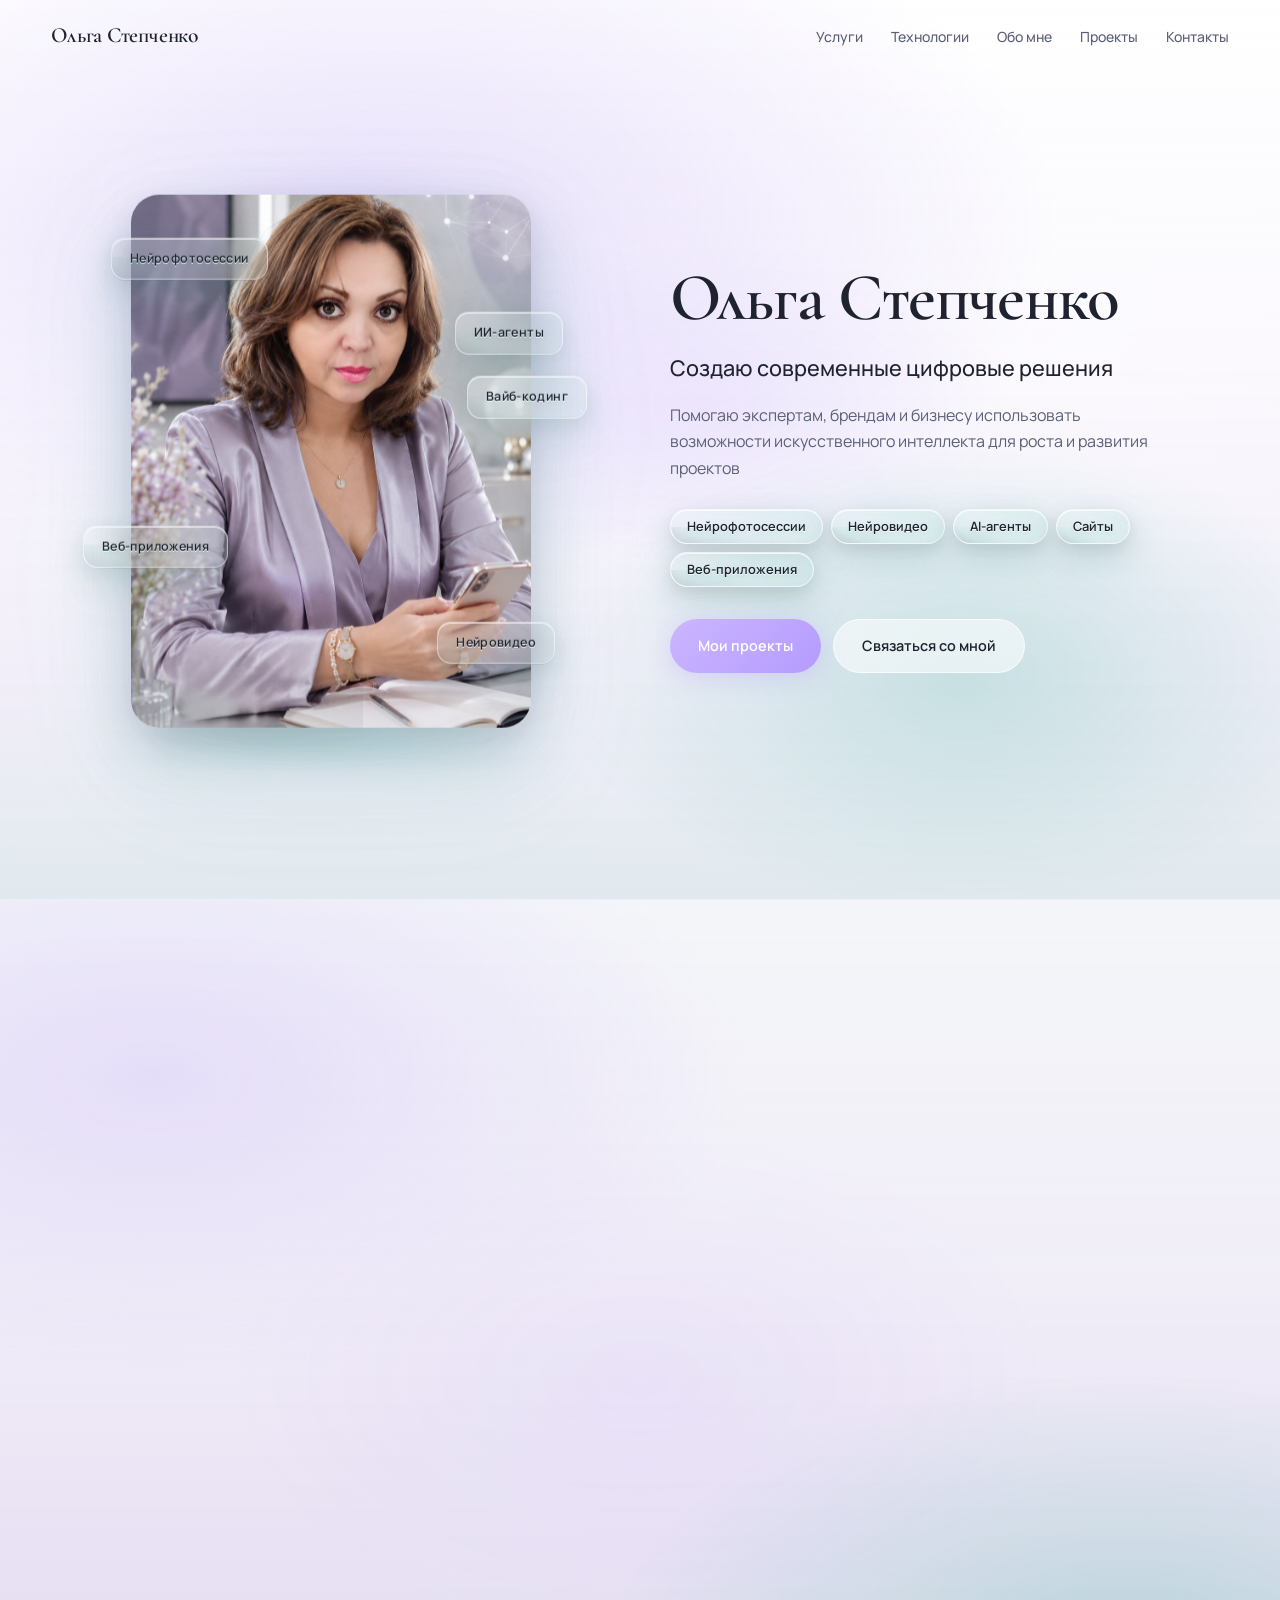
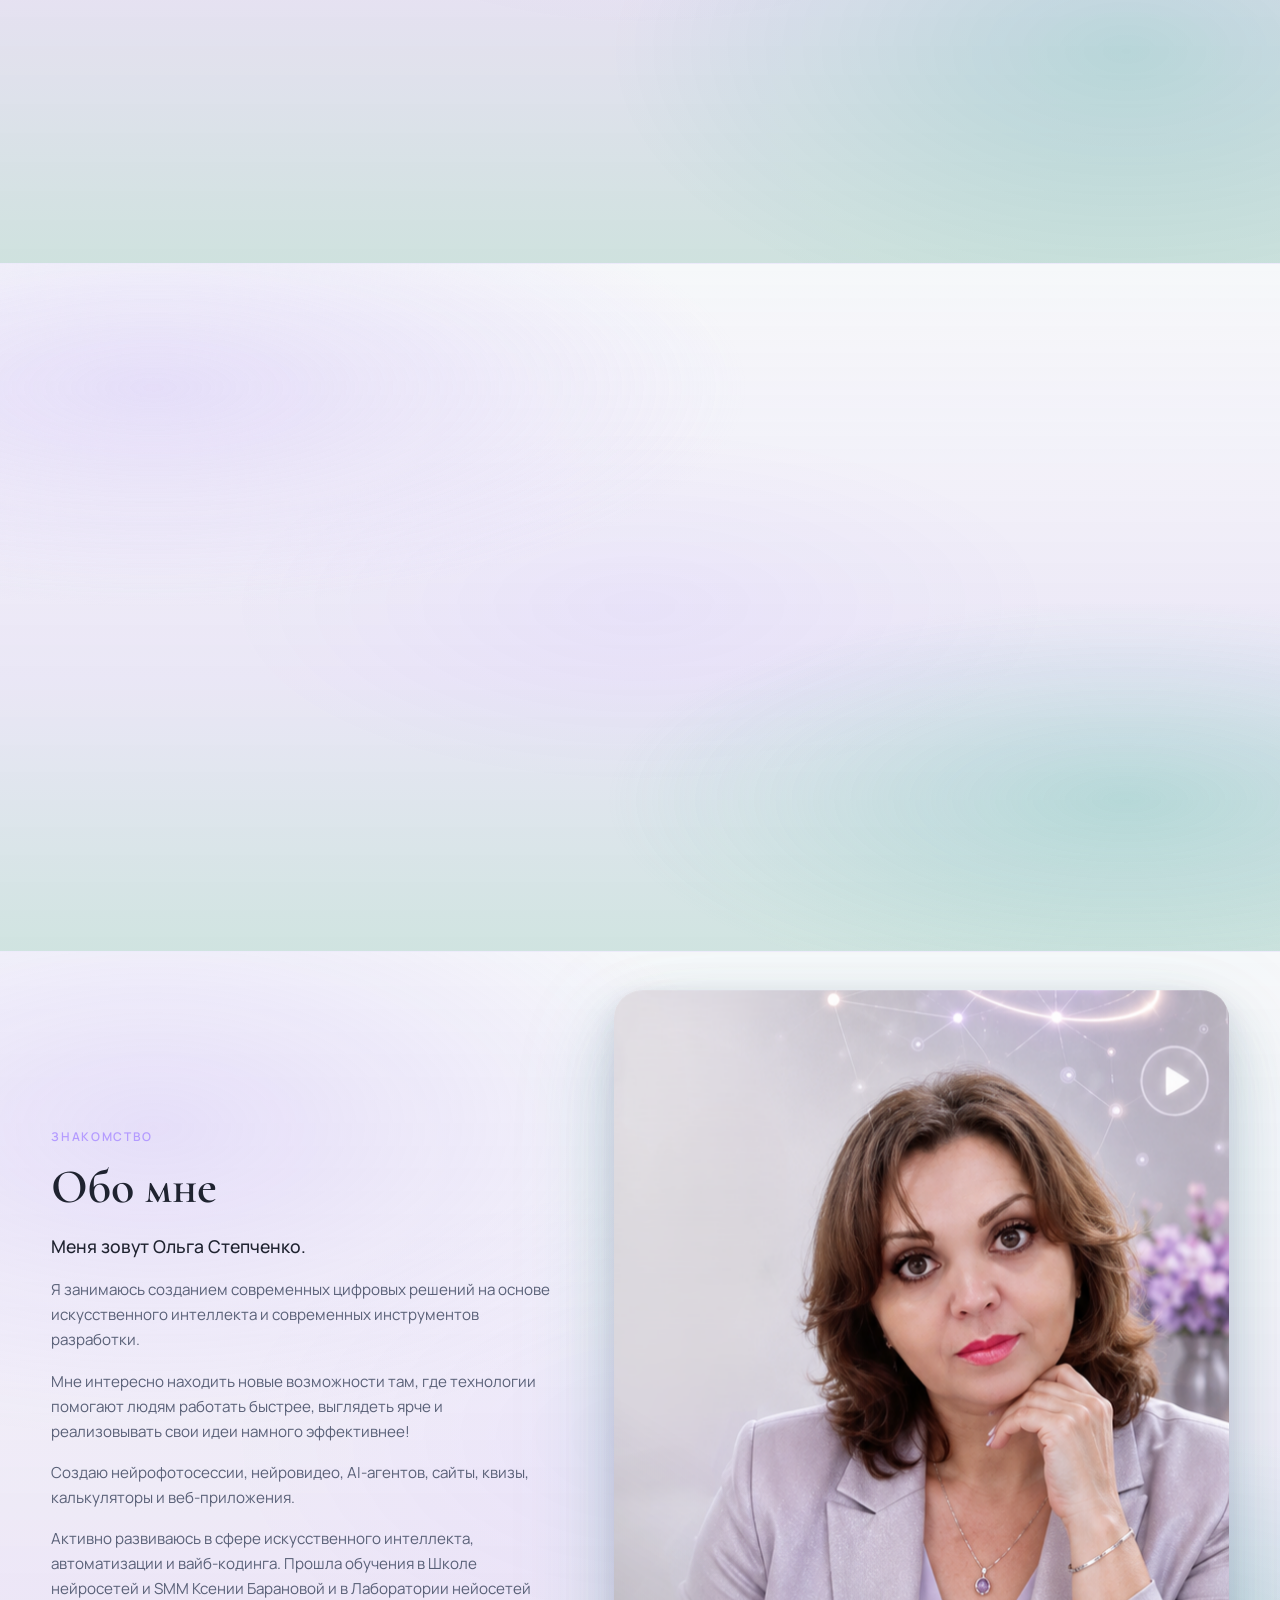
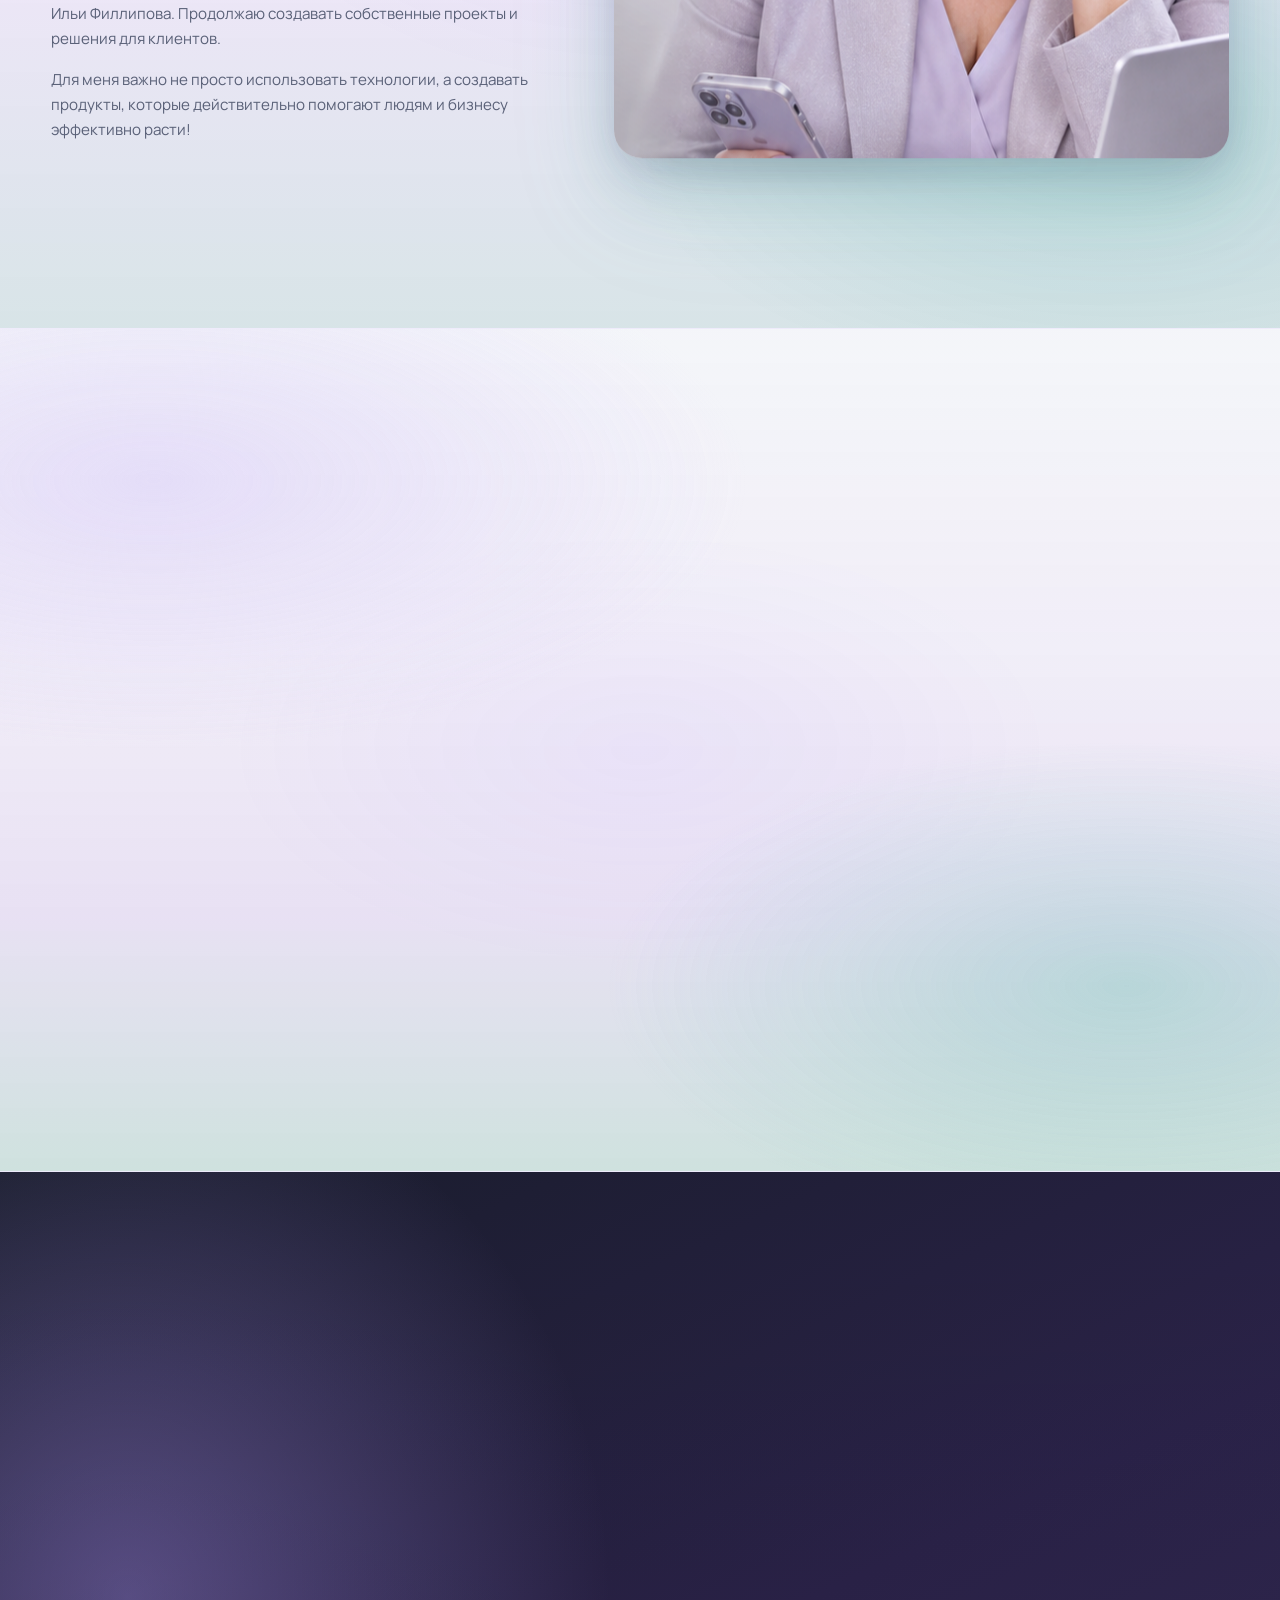
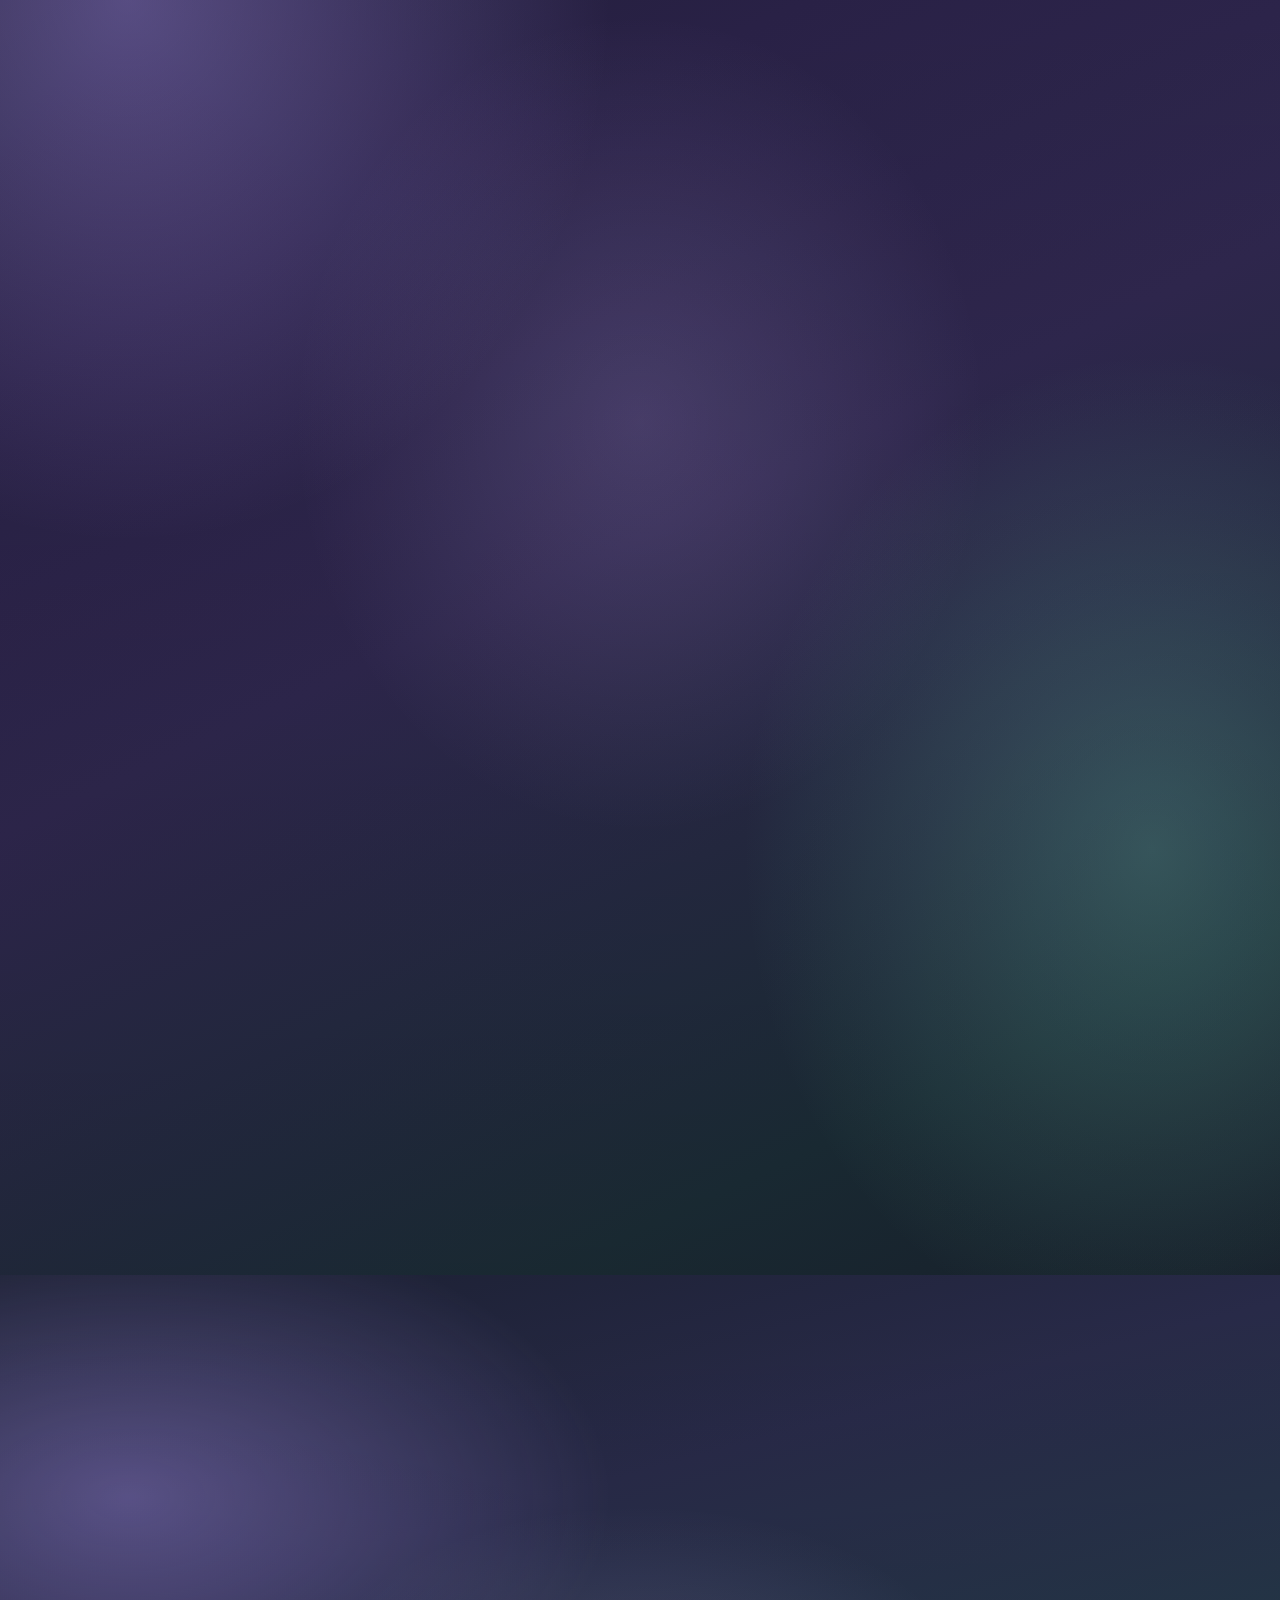
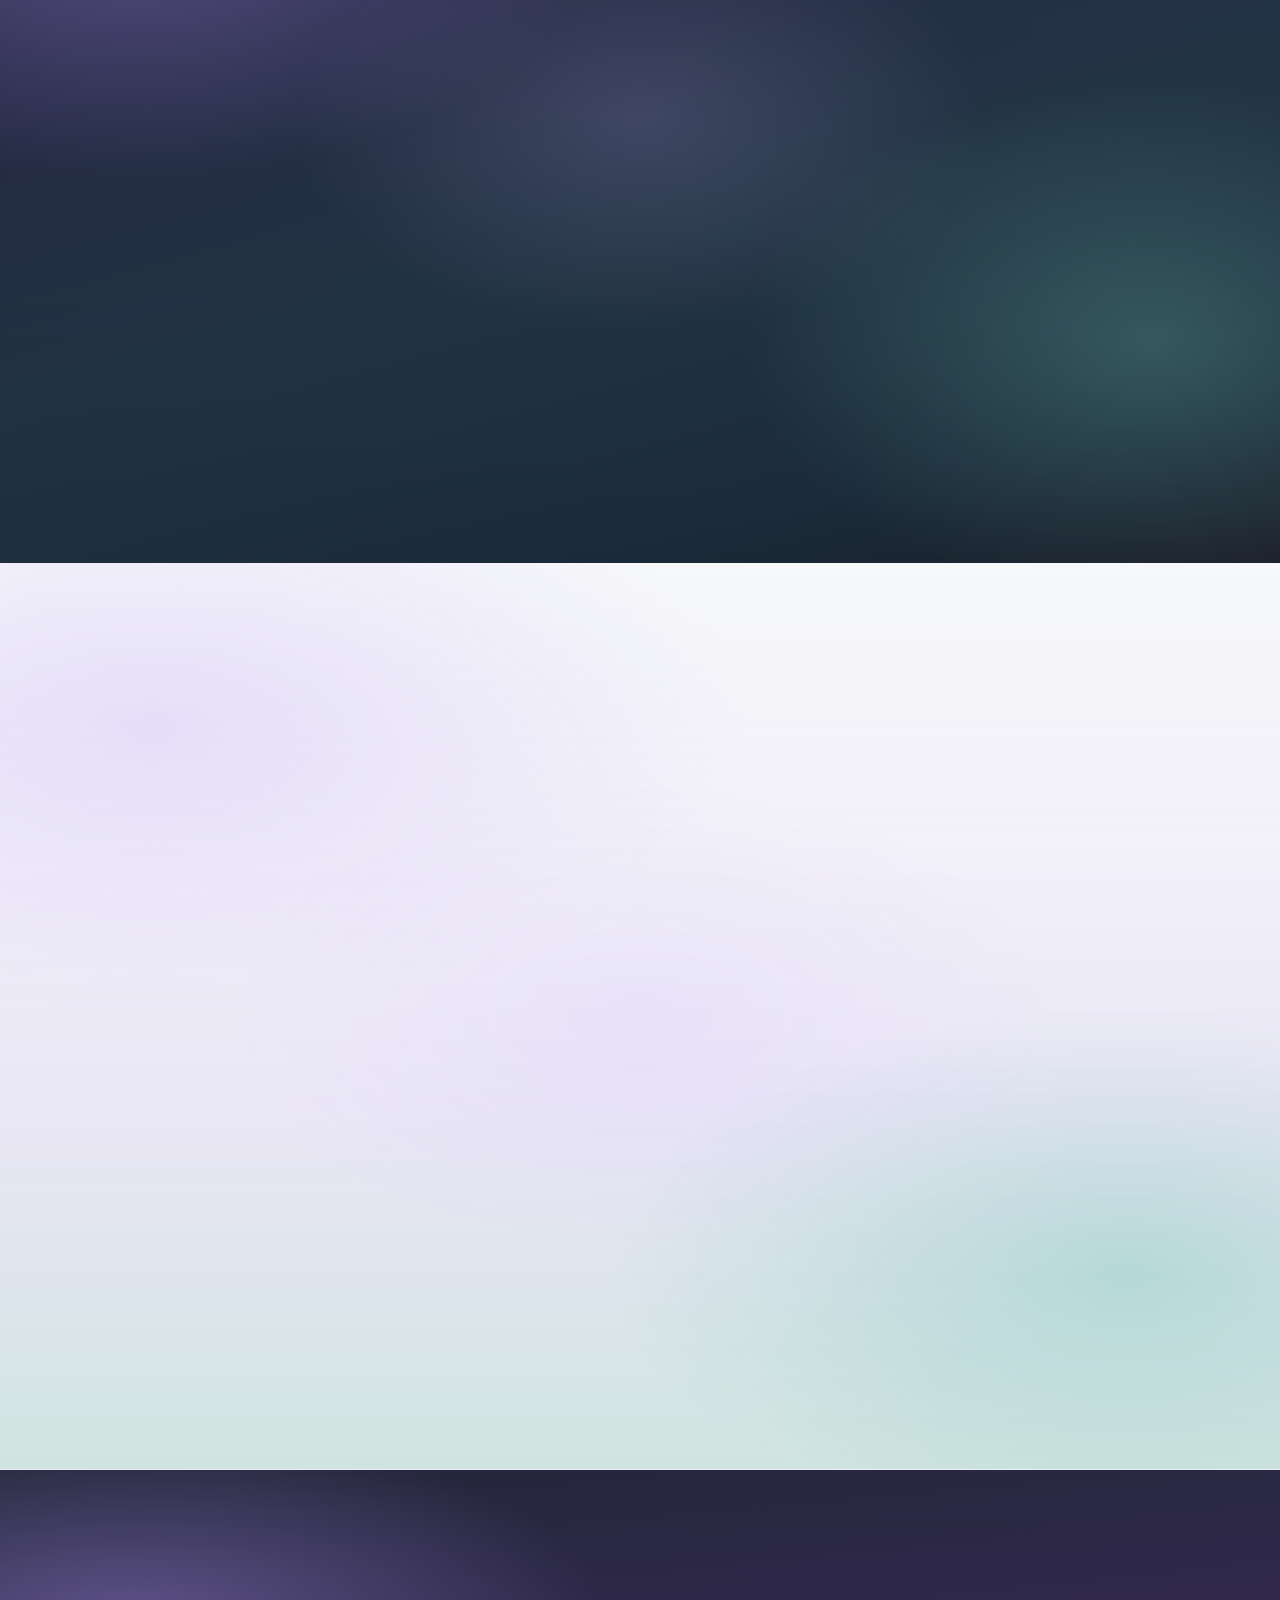
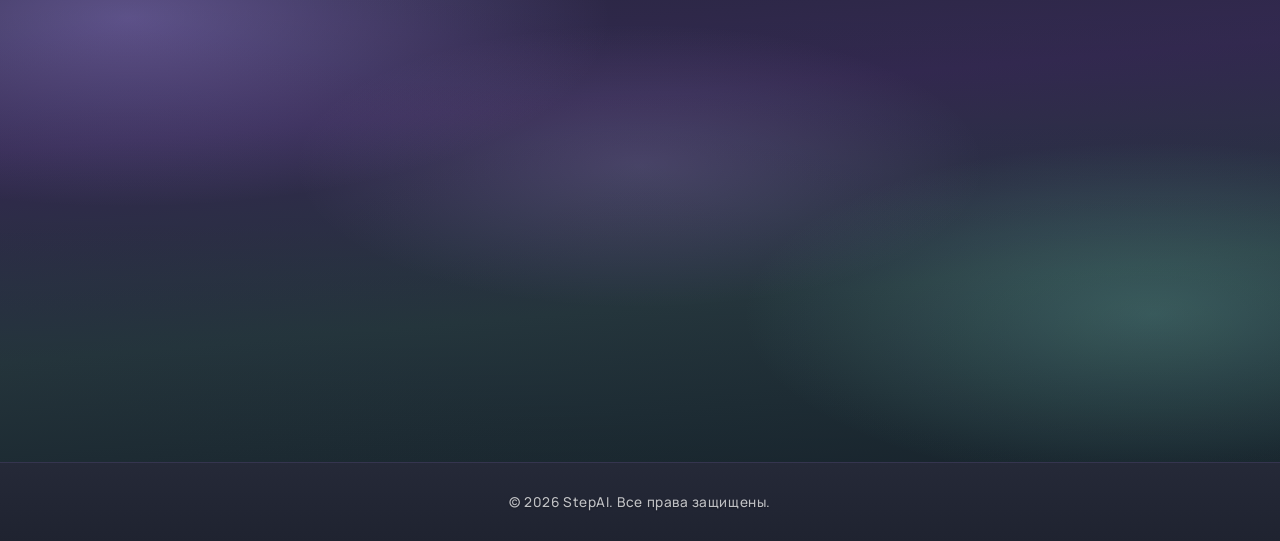
==== index.html @ 73347bc1 "Портфолио StepAI — Ольга Степченко Production-ready сайт-портфолио с демо-проектами.  Co-authored-by" ====
<!DOCTYPE html>
<html lang="ru">
<head>
  <meta charset="UTF-8">
  <meta name="viewport" content="width=device-width, initial-scale=1.0">
  <meta name="description" content="Ольга Степченко — специалист по AI, нейрофотосессиям, веб-разработке и цифровым решениям">
  <title>Ольга Степченко — AI & Digital Solutions</title>
  <link rel="preconnect" href="https://fonts.googleapis.com">
  <link rel="preconnect" href="https://fonts.gstatic.com" crossorigin>
  <link href="https://fonts.googleapis.com/css2?family=Cormorant+Garamond:ital,wght@0,400;0,500;0,600;0,700;1,400&family=Manrope:wght@300;400;500;600;700&display=swap" rel="stylesheet">
  <style>
    *, *::before, *::after { box-sizing: border-box; margin: 0; padding: 0; }

    :root {
      --white: #FFFFFF;
      --bg-1: #FAFBFC;
      --bg-2: #F5F7FA;
      --bg-3: #EEF2F5;
      --accent-1: #D9CCF8;
      --accent-2: #CBB6FF;
      --accent-3: #B49BFF;
      --teal-1: #74C2B6;
      --teal-2: #5AB5A7;
      --dark-1: #1F2330;
      --dark-2: #252938;
      --dark-3: #2B3142;
      --text: #1F2330;
      --text-muted: #5a6178;
      --glass: rgba(255, 255, 255, 0.55);
      --glass-border: rgba(255, 255, 255, 0.7);
      --radius: 20px;
      --radius-lg: 28px;
      --shadow: 0 8px 40px rgba(31, 35, 48, 0.08);
      --shadow-lg: 0 20px 60px rgba(31, 35, 48, 0.12);
      --shadow-levitate:
        0 8px 24px rgba(31, 35, 48, 0.06),
        0 22px 56px rgba(31, 35, 48, 0.11),
        0 40px 90px rgba(90, 181, 167, 0.14),
        0 16px 40px rgba(180, 155, 255, 0.08);
      --shadow-glass:
        0 6px 20px rgba(31, 35, 48, 0.08),
        0 14px 40px rgba(90, 181, 167, 0.16),
        0 24px 56px rgba(31, 35, 48, 0.06),
        inset 0 1px 0 rgba(255, 255, 255, 0.65),
        inset 0 -1px 0 rgba(116, 194, 182, 0.12);
      --font-heading: 'Cormorant Garamond', Georgia, serif;
      --font-body: 'Manrope', system-ui, sans-serif;
      --nav-h: 72px;
    }

    html { scroll-behavior: smooth; }

    body {
      font-family: var(--font-body);
      color: var(--text);
      background: #E8ECF2;
      line-height: 1.65;
      overflow-x: hidden;
      -webkit-font-smoothing: antialiased;
    }

    .page {
      position: relative;
      z-index: 1;
      background: transparent;
    }

    h1, h2, h3, h4 { font-family: var(--font-heading); font-weight: 600; line-height: 1.2; }

    img { max-width: 100%; height: auto; display: block; }

    a { color: inherit; text-decoration: none; }

    /* ─── Aurora Background ─── */
    .aurora {
      position: fixed;
      inset: 0;
      z-index: 0;
      overflow: hidden;
      pointer-events: none;
      background: linear-gradient(180deg, #FFFFFF 0%, #F8F6FC 50%, #EEF2F5 100%);
    }

    .aurora__orb {
      position: absolute;
      border-radius: 50%;
      filter: blur(60px);
      will-change: transform, opacity;
      mix-blend-mode: screen;
    }

    .aurora__ribbon {
      position: absolute;
      width: 120%;
      height: 45%;
      left: -10%;
      filter: blur(50px);
      opacity: 0.55;
      will-change: transform, opacity;
      mix-blend-mode: screen;
    }

    .aurora__ribbon--1 {
      top: 5%;
      background: linear-gradient(105deg,
        transparent 10%,
        rgba(217, 204, 248, 0.7) 35%,
        rgba(180, 155, 255, 0.5) 55%,
        rgba(116, 194, 182, 0.35) 75%,
        transparent 95%);
      animation: aurora-ribbon-1 24s ease-in-out infinite alternate;
    }

    .aurora__ribbon--2 {
      top: 40%;
      background: linear-gradient(75deg,
        transparent 5%,
        rgba(116, 194, 182, 0.45) 30%,
        rgba(203, 182, 255, 0.55) 60%,
        rgba(217, 204, 248, 0.4) 80%,
        transparent 100%);
      animation: aurora-ribbon-2 30s ease-in-out infinite alternate;
    }

    .aurora__ribbon--3 {
      bottom: 0;
      height: 50%;
      background: linear-gradient(0deg,
        rgba(90, 181, 167, 0.35) 0%,
        rgba(180, 155, 255, 0.4) 40%,
        transparent 80%);
      animation: aurora-ribbon-3 28s ease-in-out infinite alternate;
    }

    @keyframes aurora-ribbon-1 {
      0%   { transform: translateX(-5%) skewY(-3deg); opacity: 0.45; }
      100% { transform: translateX(8%) skewY(2deg); opacity: 0.72; }
    }
    @keyframes aurora-ribbon-2 {
      0%   { transform: translateX(6%) skewY(2deg); opacity: 0.4; }
      100% { transform: translateX(-8%) skewY(-2deg); opacity: 0.65; }
    }
    @keyframes aurora-ribbon-3 {
      0%   { transform: translateY(0); opacity: 0.35; }
      100% { transform: translateY(-5vh); opacity: 0.58; }
    }

    .aurora__orb--1 {
      width: 60vw; height: 60vw;
      top: -18%; left: -12%;
      background: radial-gradient(circle, rgba(217, 204, 248, 0.85) 0%, rgba(180, 155, 255, 0.3) 45%, transparent 72%);
      animation: aurora-drift-1 22s ease-in-out infinite;
    }

    .aurora__orb--2 {
      width: 50vw; height: 50vw;
      top: 15%; right: -18%;
      background: radial-gradient(circle, rgba(203, 182, 255, 0.75) 0%, rgba(180, 155, 255, 0.25) 50%, transparent 72%);
      animation: aurora-drift-2 26s ease-in-out infinite;
    }

    .aurora__orb--3 {
      width: 55vw; height: 55vw;
      bottom: 5%; left: 15%;
      background: radial-gradient(circle, rgba(116, 194, 182, 0.55) 0%, rgba(90, 181, 167, 0.2) 50%, transparent 72%);
      animation: aurora-drift-3 30s ease-in-out infinite;
    }

    .aurora__orb--4 {
      width: 40vw; height: 40vw;
      top: 45%; left: 42%;
      background: radial-gradient(circle, rgba(210, 210, 230, 0.7) 0%, rgba(217, 204, 248, 0.25) 50%, transparent 72%);
      animation: aurora-drift-4 34s ease-in-out infinite;
    }

    .aurora__orb--5 {
      width: 35vw; height: 35vw;
      bottom: 25%; right: 10%;
      background: radial-gradient(circle, rgba(180, 155, 255, 0.5) 0%, transparent 70%);
      animation: aurora-drift-5 28s ease-in-out infinite;
    }

    .aurora__orb--6 {
      width: 30vw; height: 30vw;
      top: 60%; left: -5%;
      background: radial-gradient(circle, rgba(116, 194, 182, 0.45) 0%, transparent 70%);
      animation: aurora-drift-6 32s ease-in-out infinite;
    }

    .aurora__mist {
      position: absolute;
      inset: 0;
      background:
        linear-gradient(180deg, rgba(255,255,255,0.04) 0%, transparent 45%, rgba(238,242,245,0.06) 100%);
      animation: aurora-mist-pulse 20s ease-in-out infinite alternate;
      pointer-events: none;
    }

    @keyframes aurora-drift-1 {
      0%, 100% { transform: translate(0, 0) scale(1); opacity: 0.65; }
      33%      { transform: translate(12vw, 8vh) scale(1.12); opacity: 0.8; }
      66%      { transform: translate(5vw, 14vh) scale(1.05); opacity: 0.7; }
    }
    @keyframes aurora-drift-2 {
      0%, 100% { transform: translate(0, 0) scale(1); opacity: 0.6; }
      33%      { transform: translate(-10vw, 10vh) scale(1.1); opacity: 0.75; }
      66%      { transform: translate(-14vw, 4vh) scale(1.08); opacity: 0.65; }
    }
    @keyframes aurora-drift-3 {
      0%, 100% { transform: translate(0, 0) scale(1); opacity: 0.55; }
      33%      { transform: translate(8vw, -8vh) scale(1.14); opacity: 0.7; }
      66%      { transform: translate(-6vw, -12vh) scale(1.06); opacity: 0.6; }
    }
    @keyframes aurora-drift-4 {
      0%, 100% { transform: translate(0, 0) scale(1); opacity: 0.5; }
      50%      { transform: translate(-8vw, 10vh) scale(1.15); opacity: 0.68; }
    }
    @keyframes aurora-drift-5 {
      0%, 100% { transform: translate(0, 0) scale(1); opacity: 0.45; }
      50%      { transform: translate(10vw, -6vh) scale(1.1); opacity: 0.62; }
    }
    @keyframes aurora-drift-6 {
      0%, 100% { transform: translate(0, 0) scale(1); opacity: 0.4; }
      50%      { transform: translate(6vw, 8vh) scale(1.12); opacity: 0.58; }
    }
    @keyframes aurora-mist-pulse {
      0%   { opacity: 0.7; }
      100% { opacity: 1; }
    }

    /* ─── Layout ─── */
    .container {
      width: min(1180px, 92vw);
      margin: 0 auto;
    }

    .section {
      padding: 100px 0;
      position: relative;
      overflow: hidden;
    }

    /* Светлые блоки — полупрозрачные, aurora просвечивает */
    .section--light-a {
      background: linear-gradient(180deg,
        rgba(255, 255, 255, 0.62) 0%,
        rgba(249, 245, 252, 0.68) 35%,
        rgba(238, 228, 248, 0.72) 65%,
        rgba(210, 225, 228, 0.76) 100%);
    }

    .section--light-b {
      background: linear-gradient(180deg,
        rgba(252, 252, 254, 0.6) 0%,
        rgba(245, 238, 250, 0.66) 40%,
        rgba(232, 220, 244, 0.7) 70%,
        rgba(198, 222, 215, 0.74) 100%);
    }

    .section--light-c {
      background: linear-gradient(180deg,
        rgba(255, 255, 255, 0.61) 0%,
        rgba(247, 243, 252, 0.67) 30%,
        rgba(235, 228, 248, 0.71) 60%,
        rgba(200, 225, 218, 0.75) 100%);
    }

    .section--light-a::before,
    .section--light-b::before,
    .section--light-c::before {
      content: '';
      position: absolute;
      inset: 0;
      background:
        radial-gradient(ellipse 80% 55% at 12% 18%, rgba(217, 204, 248, 0.55) 0%, transparent 58%),
        radial-gradient(ellipse 70% 50% at 88% 78%, rgba(116, 194, 182, 0.38) 0%, transparent 58%),
        radial-gradient(ellipse 50% 40% at 50% 50%, rgba(203, 182, 255, 0.15) 0%, transparent 65%);
      pointer-events: none;
      animation: section-aurora-glow 22s ease-in-out infinite alternate;
    }

    @keyframes section-aurora-glow {
      0%   { opacity: 0.65; transform: scale(1); }
      100% { opacity: 1; transform: scale(1.02); }
    }

    .section--light-a .container,
    .section--light-b .container,
    .section--light-c .container { position: relative; z-index: 1; }

    .section--light-a,
    .section--light-b,
    .section--light-c,
    .hero--light {
      border-bottom: 1px solid rgba(180, 155, 255, 0.14);
    }

    .hero--light {
      background: linear-gradient(180deg,
        rgba(255, 255, 255, 0.58) 0%,
        rgba(250, 248, 253, 0.65) 40%,
        rgba(240, 235, 248, 0.7) 75%,
        rgba(220, 230, 235, 0.74) 100%);
      position: relative;
      overflow: hidden;
    }

    .hero--light::before {
      content: '';
      position: absolute;
      inset: 0;
      background:
        radial-gradient(ellipse 85% 65% at 30% 25%, rgba(217, 204, 248, 0.6) 0%, transparent 62%),
        radial-gradient(ellipse 55% 45% at 75% 75%, rgba(116, 194, 182, 0.35) 0%, transparent 58%),
        radial-gradient(ellipse 40% 30% at 55% 45%, rgba(203, 182, 255, 0.2) 0%, transparent 60%);
      pointer-events: none;
      animation: section-aurora-glow 20s ease-in-out infinite alternate;
    }

    .hero--light .container { position: relative; z-index: 1; }

    .section--dark {
      color: var(--white);
      position: relative;
      overflow: hidden;
    }

    #projects.section--dark {
      background: linear-gradient(155deg,
        #181c2a 0%,
        #2a2248 35%,
        #302850 55%,
        #1c2e38 85%,
        #1a2430 100%);
    }

    #testimonials.section--dark {
      background: linear-gradient(165deg,
        #1a1f30 0%,
        #282a48 30%,
        #243848 60%,
        #1e3040 85%,
        #1F2330 100%);
    }

    #final.section--dark {
      background: linear-gradient(175deg,
        #222638 0%,
        #342a52 40%,
        #283a42 70%,
        #1a2832 100%);
    }

    .section--dark::before {
      content: '';
      position: absolute;
      inset: 0;
      background:
        radial-gradient(ellipse 65% 55% at 10% 25%, rgba(180, 155, 255, 0.38) 0%, transparent 58%),
        radial-gradient(ellipse 55% 50% at 90% 75%, rgba(116, 194, 182, 0.32) 0%, transparent 58%),
        radial-gradient(ellipse 45% 40% at 50% 50%, rgba(203, 182, 255, 0.18) 0%, transparent 60%);
      pointer-events: none;
      animation: dark-glow-shift 18s ease-in-out infinite alternate;
    }

    .section--dark::after {
      content: '';
      position: absolute;
      inset: 0;
      background: linear-gradient(180deg, transparent 0%, rgba(0, 0, 0, 0.12) 100%);
      pointer-events: none;
    }

    @keyframes dark-glow-shift {
      0%   { opacity: 0.85; transform: scale(1); }
      100% { opacity: 1; transform: scale(1.03); }
    }

    .section--dark .container { position: relative; z-index: 1; }

    .section__label {
      display: inline-block;
      font-size: 0.75rem;
      font-weight: 600;
      letter-spacing: 0.14em;
      text-transform: uppercase;
      color: var(--accent-3);
      margin-bottom: 12px;
    }

    .section--dark .section__label { color: var(--accent-2); }

    .section__title {
      font-size: clamp(2rem, 4vw, 3rem);
      margin-bottom: 16px;
    }

    .section__subtitle {
      font-size: 1.05rem;
      color: var(--text-muted);
      max-width: 560px;
      margin-bottom: 48px;
    }

    .section--dark .section__subtitle { color: rgba(255, 255, 255, 0.65); }

    /* ─── Navigation ─── */
    .nav {
      position: fixed;
      top: 0; left: 0; right: 0;
      z-index: 1000;
      height: var(--nav-h);
      display: flex;
      align-items: center;
      transition: background 0.4s, box-shadow 0.4s, backdrop-filter 0.4s;
    }

    .nav--scrolled {
      background: rgba(255, 255, 255, 0.75);
      backdrop-filter: blur(20px);
      -webkit-backdrop-filter: blur(20px);
      box-shadow: 0 1px 0 rgba(31, 35, 48, 0.06);
    }

    .nav__inner {
      width: min(1180px, 92vw);
      margin: 0 auto;
      display: flex;
      align-items: center;
      justify-content: space-between;
    }

    .nav__logo {
      font-family: var(--font-heading);
      font-size: 1.35rem;
      font-weight: 600;
      letter-spacing: -0.01em;
    }

    .nav__links {
      display: flex;
      gap: 28px;
      list-style: none;
    }

    .nav__links a {
      font-size: 0.875rem;
      font-weight: 500;
      color: var(--text-muted);
      transition: color 0.25s;
    }

    .nav__links a:hover { color: var(--text); }

    .nav__burger {
      display: none;
      flex-direction: column;
      gap: 5px;
      background: none;
      border: none;
      cursor: pointer;
      padding: 8px;
    }

    .nav__burger span {
      display: block;
      width: 22px;
      height: 2px;
      background: var(--text);
      border-radius: 2px;
      transition: transform 0.3s, opacity 0.3s;
    }

    .nav__burger.active span:nth-child(1) { transform: translateY(7px) rotate(45deg); }
    .nav__burger.active span:nth-child(2) { opacity: 0; }
    .nav__burger.active span:nth-child(3) { transform: translateY(-7px) rotate(-45deg); }

    /* ─── Buttons ─── */
    .btn {
      display: inline-flex;
      align-items: center;
      justify-content: center;
      gap: 8px;
      padding: 14px 28px;
      border-radius: 100px;
      font-family: var(--font-body);
      font-size: 0.9rem;
      font-weight: 600;
      border: none;
      cursor: pointer;
      transition: transform 0.3s, box-shadow 0.3s;
      position: relative;
      overflow: hidden;
    }

    .btn::after {
      content: '';
      position: absolute;
      inset: 0;
      background: linear-gradient(105deg, transparent 40%, rgba(255,255,255,0.35) 50%, transparent 60%);
      transform: translateX(-120%);
      transition: none;
    }

    .btn.shimmer::after {
      animation: btn-shimmer 0.8s ease forwards;
    }

    @keyframes btn-shimmer {
      to { transform: translateX(120%); }
    }

    .btn--primary {
      background: linear-gradient(135deg, var(--accent-2), var(--accent-3));
      color: var(--white);
      box-shadow: 0 4px 24px rgba(180, 155, 255, 0.35);
    }

    .btn--primary:hover {
      transform: translateY(-2px);
      box-shadow: 0 8px 32px rgba(180, 155, 255, 0.45);
    }

    .btn--ghost {
      background: var(--glass);
      backdrop-filter: blur(12px);
      -webkit-backdrop-filter: blur(12px);
      border: 1px solid var(--glass-border);
      color: var(--text);
    }

    .btn--ghost:hover {
      transform: translateY(-2px);
      box-shadow: var(--shadow);
    }

    .btn--outline-light {
      background: transparent;
      border: 1px solid rgba(255, 255, 255, 0.25);
      color: var(--white);
    }

    .btn--outline-light:hover {
      background: rgba(255, 255, 255, 0.08);
      transform: translateY(-2px);
    }

    /* ─── Glass panels (unified) ─── */
    .glass-card,
    .contact-list li,
    .tag {
      position: relative;
      overflow: hidden;
      background: linear-gradient(
        148deg,
        rgba(255, 255, 255, 0.34) 0%,
        rgba(215, 242, 236, 0.28) 48%,
        rgba(195, 232, 224, 0.22) 100%
      );
      backdrop-filter: blur(26px) saturate(1.35);
      -webkit-backdrop-filter: blur(26px) saturate(1.35);
      border: 1px solid rgba(255, 255, 255, 0.52);
      box-shadow:
        0 10px 28px rgba(31, 35, 48, 0.1),
        0 18px 44px rgba(90, 181, 167, 0.16),
        0 6px 16px rgba(31, 35, 48, 0.07),
        inset 0 1px 0 rgba(255, 255, 255, 0.75),
        inset 0 0 24px rgba(116, 194, 182, 0.1);
      transition: transform 0.45s cubic-bezier(0.22, 1, 0.36, 1), box-shadow 0.45s;
    }

    .glass-card::before,
    .contact-list li::before,
    .tag::before {
      content: '';
      position: absolute;
      bottom: 0;
      left: 0;
      width: 58%;
      height: 50%;
      border-bottom-left-radius: inherit;
      background: linear-gradient(
        30deg,
        rgba(31, 35, 48, 0.14) 0%,
        rgba(90, 181, 167, 0.06) 35%,
        transparent 65%
      );
      pointer-events: none;
      z-index: 0;
    }

    .glass-card::after,
    .contact-list li::after,
    .tag::after {
      content: '';
      position: absolute;
      bottom: -12px;
      left: 10%;
      width: 55%;
      height: 20px;
      background: radial-gradient(ellipse at 25% 50%,
        rgba(31, 35, 48, 0.16) 0%,
        rgba(90, 181, 167, 0.07) 50%,
        transparent 75%);
      filter: blur(10px);
      pointer-events: none;
      z-index: -1;
    }

    .glass-card > *,
    .contact-list li > * {
      position: relative;
      z-index: 1;
    }

    .glass-card h3,
    .glass-card p,
    .approach-card h3,
    .approach-card p,
    .contact-list a,
    .contact-list span,
    .tag {
      text-shadow:
        0 1px 0 rgba(255, 255, 255, 0.9),
        0 2px 4px rgba(90, 181, 167, 0.18),
        0 -0.5px 0 rgba(31, 35, 48, 0.06);
    }

    .glass-card {
      border-radius: var(--radius-lg);
    }

    .glass-card:hover,
    .contact-list li:hover {
      transform: translateY(-5px);
      box-shadow:
        0 14px 36px rgba(31, 35, 48, 0.12),
        0 24px 56px rgba(90, 181, 167, 0.2),
        0 8px 20px rgba(31, 35, 48, 0.08),
        inset 0 1px 0 rgba(255, 255, 255, 0.8),
        inset 0 0 28px rgba(116, 194, 182, 0.14);
    }

    /* ─── Fade-up ─── */
    .fade-up {
      opacity: 0;
      transform: translateY(32px);
      transition: opacity 0.7s cubic-bezier(0.22, 1, 0.36, 1), transform 0.7s cubic-bezier(0.22, 1, 0.36, 1);
    }

    .fade-up.visible {
      opacity: 1;
      transform: translateY(0);
    }

    .fade-up[data-delay="1"] { transition-delay: 0.1s; }
    .fade-up[data-delay="2"] { transition-delay: 0.2s; }
    .fade-up[data-delay="3"] { transition-delay: 0.3s; }
    .fade-up[data-delay="4"] { transition-delay: 0.4s; }
    .fade-up[data-delay="5"] { transition-delay: 0.5s; }

    /* ─── HERO ─── */
    .hero {
      min-height: 100vh;
      display: flex;
      align-items: center;
      padding: calc(var(--nav-h) + 40px) 0 80px;
    }

    @media (prefers-reduced-motion: reduce) {
      .aurora__orb, .aurora__mist, .aurora__ribbon, .living-photo, .float-card, .tech-badge,
      .section--dark::before, .section--light-a::before, .section--light-b::before,
      .section--light-c::before, .hero--light::before { animation: none !important; }
    }

    @media (min-width: 1025px) {
      .hero__visual { order: -1; }
      .hero__content { order: 1; }

      .about__layout {
        grid-template-columns: 1.1fr 0.9fr;
      }
      .about__photo-wrap { order: 2; }
      .about__text { order: 1; }
    }

    .hero__grid {
      display: grid;
      grid-template-columns: 1fr 1fr;
      gap: 60px;
      align-items: center;
    }

    .hero__title {
      font-size: clamp(2.8rem, 5.5vw, 4.2rem);
      margin-bottom: 12px;
      letter-spacing: -0.02em;
    }

    .hero__tagline {
      font-size: clamp(1.1rem, 2vw, 1.35rem);
      font-weight: 500;
      color: var(--text);
      margin-bottom: 16px;
    }

    .hero__desc {
      font-size: 1rem;
      color: var(--text-muted);
      margin-bottom: 28px;
      max-width: 480px;
    }

    .hero__tags {
      display: flex;
      flex-wrap: wrap;
      gap: 8px;
      margin-bottom: 32px;
    }

    .tag {
      padding: 6px 16px;
      border-radius: 100px;
      font-size: 0.8rem;
      font-weight: 600;
      color: var(--text);
    }

    .tag::before {
      border-bottom-left-radius: 100px;
    }

    .tag::after {
      bottom: -8px;
      height: 14px;
    }

    .hero__actions {
      display: flex;
      flex-wrap: wrap;
      gap: 12px;
    }

    .hero__visual {
      position: relative;
      display: flex;
      justify-content: center;
      align-items: center;
      min-height: 480px;
      perspective: 1400px;
    }

    .hero__photo-scene {
      position: relative;
      transform-style: preserve-3d;
      will-change: transform;
    }

    .hero__photo-wrap {
      position: relative;
      z-index: 2;
    }

    .hero__photo {
      width: min(400px, 80vw);
      aspect-ratio: 3/4;
      object-fit: cover;
      border-radius: var(--radius-lg);
      box-shadow: var(--shadow-levitate);
      will-change: transform;
    }

    .living-photo {
      animation: hero-photo-float 5.5s ease-in-out infinite;
      animation-delay: var(--photo-delay, 0s);
      will-change: transform;
    }

    .hero__photo-glow {
      position: absolute;
      inset: -28px -20px -36px -20px;
      border-radius: calc(var(--radius-lg) + 16px);
      background:
        radial-gradient(ellipse at 50% 75%, rgba(90, 181, 167, 0.22) 0%, transparent 65%),
        radial-gradient(ellipse at 50% 40%, rgba(180, 155, 255, 0.18) 0%, transparent 60%);
      z-index: -1;
      animation: hero-glow-pulse 6s ease-in-out infinite alternate;
      pointer-events: none;
      filter: blur(8px);
    }

    @keyframes hero-photo-float {
      0%, 100% { transform: translateY(0) scale(1); }
      50%      { transform: translateY(-18px) scale(1.012); }
    }

    @keyframes hero-glow-pulse {
      0%   { opacity: 0.5; transform: scale(0.98); }
      100% { opacity: 0.9; transform: scale(1.04); }
    }

    /* ─── Photo lift & parallax scenes ─── */
    .photo-scene {
      position: relative;
      transform-style: preserve-3d;
      will-change: transform;
    }

    .hero__visual,
    .services__photo-wrap,
    .tech__visual,
    .about__photo-wrap,
    .approach__photo-wrap,
    .contacts__photo-wrap {
      perspective: 1400px;
    }

    .photo-lift-wrap {
      position: relative;
      display: inline-block;
      width: 100%;
    }

    .photo-lift-ground {
      position: absolute;
      bottom: -18px;
      left: 8%;
      right: 18%;
      height: 28px;
      background: radial-gradient(ellipse at 30% 50%,
        rgba(31, 35, 48, 0.22) 0%,
        rgba(90, 181, 167, 0.08) 45%,
        transparent 75%);
      filter: blur(14px);
      z-index: 0;
      pointer-events: none;
    }

    .photo-lift-corner {
      position: absolute;
      bottom: 0;
      left: 0;
      width: 58%;
      height: 48%;
      border-bottom-left-radius: var(--radius-lg);
      background: linear-gradient(
        32deg,
        rgba(31, 35, 48, 0.2) 0%,
        rgba(31, 35, 48, 0.08) 30%,
        transparent 62%
      );
      pointer-events: none;
      z-index: 3;
    }

    .tech__photo-scene {
      display: inline-block;
      width: min(300px, 70vw);
    }

    .hero__float-desktop {
      position: absolute;
      inset: 0;
      pointer-events: none;
    }

    .float-card,
    .tech-badge {
      position: relative;
      overflow: hidden;
      background: linear-gradient(
        145deg,
        rgba(255, 255, 255, 0.28) 0%,
        rgba(210, 240, 234, 0.22) 45%,
        rgba(190, 228, 220, 0.18) 100%
      );
      backdrop-filter: blur(22px) saturate(1.2);
      -webkit-backdrop-filter: blur(22px) saturate(1.2);
      border: 1px solid rgba(255, 255, 255, 0.42);
      box-shadow: var(--shadow-glass);
      color: var(--text);
      font-weight: 600;
      letter-spacing: 0.03em;
      text-shadow:
        0 1px 0 rgba(255, 255, 255, 0.9),
        0 2px 4px rgba(90, 181, 167, 0.2),
        0 -0.5px 0 rgba(31, 35, 48, 0.08);
    }

    .float-card::before,
    .tech-badge::before {
      content: '';
      position: absolute;
      bottom: 0;
      left: 0;
      width: 55%;
      height: 55%;
      border-bottom-left-radius: inherit;
      background: linear-gradient(
        30deg,
        rgba(31, 35, 48, 0.12) 0%,
        rgba(90, 181, 167, 0.06) 40%,
        transparent 65%
      );
      pointer-events: none;
    }

    .float-card {
      position: absolute;
      padding: 10px 18px;
      border-radius: 14px;
      font-size: 0.78rem;
      white-space: nowrap;
      z-index: 3;
      animation: float-slow var(--float-dur, 8s) ease-in-out infinite alternate;
    }

    .tech-badge { position: absolute; }

    .float-card--1 { top: 8%;  left: -5%;  --float-dur: 9s;  animation-delay: 0s; }
    .float-card--2 { top: 22%; right: -8%; --float-dur: 11s; animation-delay: -2s; }
    .float-card--3 { bottom: 30%; left: -12%; --float-dur: 10s; animation-delay: -4s; }
    .float-card--4 { bottom: 12%; right: -6%; --float-dur: 12s; animation-delay: -1s; }
    .float-card--5 { top: 34%;  right: -14%; --float-dur: 8s; animation-delay: -3s; }

    @keyframes float-slow {
      0%   { transform: translateY(0) rotate(0deg); filter: drop-shadow(0 10px 24px rgba(90, 181, 167, 0.12)); }
      100% { transform: translateY(-12px) rotate(1deg); filter: drop-shadow(0 18px 36px rgba(90, 181, 167, 0.2)); }
    }

    /* ─── Services ─── */
    .services__layout {
      display: grid;
      grid-template-columns: 1fr 1.2fr;
      gap: 60px;
      align-items: center;
    }

    .services__photo {
      border-radius: var(--radius-lg);
      box-shadow: var(--shadow-levitate);
      width: 100%;
      aspect-ratio: 4/5;
      object-fit: cover;
    }

    .services__photo-wrap,
    .about__photo-wrap,
    .approach__photo-wrap,
    .contacts__photo-wrap,
    .hero__photo-wrap,
    .tech__visual {
      filter: drop-shadow(0 28px 48px rgba(90, 181, 167, 0.1));
    }

    .services__grid {
      display: grid;
      grid-template-columns: 1fr 1fr;
      gap: 20px;
    }

    .service-card {
      padding: 28px;
    }

    .service-card__icon {
      width: 44px;
      height: 44px;
      border-radius: 12px;
      display: flex;
      align-items: center;
      justify-content: center;
      font-size: 1.2rem;
      margin-bottom: 16px;
      background: linear-gradient(135deg, rgba(217, 204, 248, 0.5), rgba(180, 155, 255, 0.3));
    }

    .service-card h3 {
      font-size: 1.25rem;
      margin-bottom: 10px;
    }

    .service-card p {
      font-size: 0.88rem;
      color: var(--text-muted);
      line-height: 1.6;
    }

    /* ─── Tech ─── */
    .tech__layout {
      display: grid;
      grid-template-columns: 1fr 1fr;
      gap: 60px;
      align-items: center;
    }

    #tech.section {
      overflow: visible;
    }

    .tech__visual {
      position: relative;
      display: flex;
      flex-direction: column;
      align-items: center;
      justify-content: center;
      min-height: 460px;
      overflow: visible;
      padding: 36px 28px 44px;
    }

    .tech__photo {
      width: 100%;
      aspect-ratio: 3/4;
      object-fit: cover;
      border-radius: var(--radius-lg);
      box-shadow: var(--shadow-levitate);
      position: relative;
      z-index: 2;
    }

    .tech-badge {
      position: absolute;
      padding: 8px 16px;
      border-radius: 100px;
      font-size: 0.75rem;
      white-space: nowrap;
      animation: badge-float var(--badge-dur, 6s) ease-in-out infinite alternate;
      z-index: 3;
    }

    .tech-badge--1  { top: 8%;   left: 2%;   --badge-dur: 7s; }
    .tech-badge--2  { top: 16%;  right: -2%; --badge-dur: 8s; animation-delay: -1s; }
    .tech-badge--3  { top: 38%;  left: -10%; --badge-dur: 6s; animation-delay: -2s; }
    .tech-badge--4  {
      top: auto;
      bottom: -10px;
      left: 50%;
      right: auto;
      --badge-dur: 9s;
      animation: badge-float-center 6s ease-in-out infinite alternate;
      z-index: 5;
    }
    .tech-badge--5  { bottom: 22%; left: -6%; --badge-dur: 7s; animation-delay: -1.5s; }
    .tech-badge--6  { bottom: 14%; right: -4%; --badge-dur: 8s; animation-delay: -2.5s; }
    .tech-badge--7  { bottom: 4%;  left: 10%; --badge-dur: 6s; animation-delay: -0.5s; }
    .tech-badge--8  { top: -18px; left: 28%; --badge-dur: 10s; animation-delay: -4s; }
    .tech-badge--9  { top: 50%;  left: -16%; --badge-dur: 7s; animation-delay: -3.5s; }
    .tech-badge--10 { bottom: 36%; right: -12%; --badge-dur: 9s; animation-delay: -2s; }
    .tech-badge--11 { top: 4%;   right: -18%; --badge-dur: 8s; animation-delay: -1s; }

    @keyframes badge-float {
      0%   { transform: translateY(0); filter: drop-shadow(0 8px 20px rgba(90, 181, 167, 0.1)); }
      100% { transform: translateY(-8px); filter: drop-shadow(0 16px 32px rgba(90, 181, 167, 0.18)); }
    }

    @keyframes badge-float-center {
      0%   { transform: translateX(-50%) translateY(0); filter: drop-shadow(0 8px 20px rgba(90, 181, 167, 0.12)); }
      100% { transform: translateX(-50%) translateY(-8px); filter: drop-shadow(0 16px 32px rgba(90, 181, 167, 0.2)); }
    }

    .tech__text p {
      font-size: 1rem;
      color: var(--text-muted);
      margin-bottom: 16px;
    }

    /* ─── About ─── */
    .about__layout {
      display: grid;
      grid-template-columns: 0.9fr 1.1fr;
      gap: 60px;
      align-items: center;
    }

    .about__photo {
      border-radius: var(--radius-lg);
      box-shadow: var(--shadow-levitate);
      width: 100%;
      aspect-ratio: 4/5;
      object-fit: cover;
    }

    .about__text p {
      font-size: 0.95rem;
      color: var(--text-muted);
      margin-bottom: 16px;
    }

    .about__text p:first-of-type {
      font-size: 1.1rem;
      color: var(--text);
      font-weight: 500;
    }

    /* ─── Approach ─── */
    .approach__layout {
      display: grid;
      grid-template-columns: 1fr 1.2fr;
      gap: 60px;
      align-items: center;
    }

    .approach__photo {
      border-radius: var(--radius-lg);
      box-shadow: var(--shadow-levitate);
      width: 100%;
      aspect-ratio: 4/5;
      object-fit: cover;
    }

    .approach__grid {
      display: grid;
      grid-template-columns: 1fr 1fr;
      gap: 20px;
    }

    .approach-card {
      padding: 28px;
    }

    .approach-card h3 {
      font-size: 1.15rem;
      margin-bottom: 8px;
    }

    .approach-card p {
      font-size: 0.88rem;
      color: var(--text-muted);
    }

    /* ─── Projects ─── */
    .projects__grid {
      display: grid;
      grid-template-columns: repeat(3, 1fr);
      gap: 24px;
      margin-bottom: 48px;
    }

    .project-card {
      position: relative;
      overflow: hidden;
      background: linear-gradient(
        148deg,
        rgba(255, 255, 255, 0.1) 0%,
        rgba(116, 194, 182, 0.08) 48%,
        rgba(180, 155, 255, 0.06) 100%
      );
      backdrop-filter: blur(22px) saturate(1.25);
      -webkit-backdrop-filter: blur(22px) saturate(1.25);
      border: 1px solid rgba(255, 255, 255, 0.14);
      border-radius: var(--radius-lg);
      padding: 32px;
      display: flex;
      flex-direction: column;
      box-shadow:
        0 10px 28px rgba(0, 0, 0, 0.18),
        0 18px 44px rgba(90, 181, 167, 0.12),
        inset 0 1px 0 rgba(255, 255, 255, 0.12),
        inset 0 0 20px rgba(116, 194, 182, 0.06);
      transition: transform 0.4s, box-shadow 0.4s, border-color 0.4s;
    }

    .project-card::before {
      content: '';
      position: absolute;
      bottom: 0;
      left: 0;
      width: 58%;
      height: 50%;
      border-bottom-left-radius: var(--radius-lg);
      background: linear-gradient(
        30deg,
        rgba(0, 0, 0, 0.22) 0%,
        rgba(90, 181, 167, 0.08) 35%,
        transparent 65%
      );
      pointer-events: none;
    }

    .project-card::after {
      content: '';
      position: absolute;
      bottom: -12px;
      left: 10%;
      width: 55%;
      height: 20px;
      background: radial-gradient(ellipse at 25% 50%,
        rgba(0, 0, 0, 0.25) 0%,
        rgba(90, 181, 167, 0.1) 50%,
        transparent 75%);
      filter: blur(10px);
      pointer-events: none;
      z-index: -1;
    }

    .project-card > * { position: relative; z-index: 1; }

    .project-card h3,
    .project-card p {
      text-shadow:
        0 1px 0 rgba(255, 255, 255, 0.15),
        0 2px 6px rgba(0, 0, 0, 0.2),
        0 0 12px rgba(116, 194, 182, 0.12);
    }

    .project-card:hover {
      transform: translateY(-6px);
      border-color: rgba(180, 155, 255, 0.28);
      box-shadow:
        0 14px 36px rgba(0, 0, 0, 0.22),
        0 24px 56px rgba(90, 181, 167, 0.16),
        inset 0 1px 0 rgba(255, 255, 255, 0.16),
        inset 0 0 26px rgba(116, 194, 182, 0.1);
    }

    .project-card__num {
      font-family: var(--font-heading);
      font-size: 2.5rem;
      color: rgba(180, 155, 255, 0.3);
      line-height: 1;
      margin-bottom: 16px;
    }

    .project-card h3 {
      font-size: 1.2rem;
      margin-bottom: 10px;
      color: var(--white);
    }

    .project-card p {
      font-size: 0.88rem;
      color: rgba(255, 255, 255, 0.6);
      flex: 1;
      margin-bottom: 20px;
    }

    .project-card .btn { margin-top: auto; align-self: flex-start; }

    .quiz-embed {
      position: relative;
      border-radius: var(--radius-lg);
      overflow: hidden;
      border: 1px solid rgba(255, 255, 255, 0.14);
      background: rgba(0, 0, 0, 0.15);
      box-shadow:
        0 10px 28px rgba(0, 0, 0, 0.2),
        0 18px 44px rgba(90, 181, 167, 0.1);
    }

    .quiz-embed__header {
      position: relative;
      overflow: hidden;
      padding: 20px 28px;
      border-bottom: 1px solid rgba(255, 255, 255, 0.1);
      background: linear-gradient(
        148deg,
        rgba(255, 255, 255, 0.1) 0%,
        rgba(116, 194, 182, 0.08) 50%,
        rgba(180, 155, 255, 0.06) 100%
      );
      backdrop-filter: blur(16px);
      -webkit-backdrop-filter: blur(16px);
    }

    .quiz-embed__header::before {
      content: '';
      position: absolute;
      bottom: 0;
      left: 0;
      width: 50%;
      height: 100%;
      background: linear-gradient(30deg, rgba(0,0,0,0.15) 0%, transparent 60%);
      pointer-events: none;
    }

    .quiz-embed__header h3 {
      position: relative;
      font-size: 1.2rem;
      color: var(--white);
      text-shadow:
        0 1px 0 rgba(255, 255, 255, 0.12),
        0 2px 6px rgba(0, 0, 0, 0.2);
    }

    .quiz-embed iframe {
      width: 100%;
      height: 600px;
      border: none;
      display: block;
      background: var(--white);
    }

    /* ─── Testimonials ─── */
    .testimonials__grid {
      display: grid;
      grid-template-columns: repeat(3, 1fr);
      gap: 24px;
    }

    .testimonial-card {
      position: relative;
      overflow: hidden;
      background: linear-gradient(
        148deg,
        rgba(255, 255, 255, 0.1) 0%,
        rgba(116, 194, 182, 0.08) 48%,
        rgba(180, 155, 255, 0.06) 100%
      );
      backdrop-filter: blur(22px) saturate(1.25);
      -webkit-backdrop-filter: blur(22px) saturate(1.25);
      border: 1px solid rgba(255, 255, 255, 0.14);
      border-radius: var(--radius-lg);
      padding: 32px;
      display: flex;
      flex-direction: column;
      box-shadow:
        0 10px 28px rgba(0, 0, 0, 0.18),
        0 18px 44px rgba(90, 181, 167, 0.12),
        inset 0 1px 0 rgba(255, 255, 255, 0.12),
        inset 0 0 20px rgba(116, 194, 182, 0.06);
      transition: transform 0.4s, box-shadow 0.4s, border-color 0.4s;
    }

    .testimonial-card::before {
      content: '';
      position: absolute;
      bottom: 0;
      left: 0;
      width: 58%;
      height: 50%;
      border-bottom-left-radius: var(--radius-lg);
      background: linear-gradient(
        30deg,
        rgba(0, 0, 0, 0.22) 0%,
        rgba(90, 181, 167, 0.08) 35%,
        transparent 65%
      );
      pointer-events: none;
    }

    .testimonial-card::after {
      content: '';
      position: absolute;
      bottom: -12px;
      left: 10%;
      width: 55%;
      height: 20px;
      background: radial-gradient(ellipse at 25% 50%,
        rgba(0, 0, 0, 0.25) 0%,
        rgba(90, 181, 167, 0.1) 50%,
        transparent 75%);
      filter: blur(10px);
      pointer-events: none;
      z-index: -1;
    }

    .testimonial-card > * { position: relative; z-index: 1; }

    .testimonial-card__quote,
    .testimonial-card__author {
      text-shadow:
        0 1px 0 rgba(255, 255, 255, 0.12),
        0 2px 6px rgba(0, 0, 0, 0.18);
    }

    .testimonial-card:hover {
      transform: translateY(-5px);
      border-color: rgba(180, 155, 255, 0.28);
      box-shadow:
        0 14px 36px rgba(0, 0, 0, 0.22),
        0 24px 56px rgba(90, 181, 167, 0.16),
        inset 0 1px 0 rgba(255, 255, 255, 0.16),
        inset 0 0 26px rgba(116, 194, 182, 0.1);
    }

    .testimonial-card__quote {
      font-size: 0.92rem;
      line-height: 1.7;
      color: rgba(255, 255, 255, 0.8);
      flex: 1;
      margin-bottom: 24px;
      font-style: italic;
    }

    .testimonial-card__quote::before {
      content: '«';
      font-family: var(--font-heading);
      font-size: 2rem;
      color: var(--accent-2);
      display: block;
      line-height: 1;
      margin-bottom: 8px;
      font-style: normal;
    }

    .testimonial-card__author {
      font-size: 0.85rem;
      font-weight: 600;
      color: var(--accent-2);
    }

    /* ─── Contacts ─── */
    .contacts__layout {
      display: grid;
      grid-template-columns: 1fr 1fr;
      gap: 60px;
      align-items: center;
    }

    .contacts__photo {
      border-radius: var(--radius-lg);
      box-shadow: var(--shadow-levitate);
      width: 100%;
      aspect-ratio: 4/5;
      object-fit: cover;
    }

    .contact-list {
      list-style: none;
      display: flex;
      flex-direction: column;
      gap: 20px;
      margin-top: 32px;
    }

    .contact-list li {
      display: flex;
      align-items: center;
      gap: 16px;
      padding: 16px 20px;
      border-radius: var(--radius);
    }

    .contact-list li:hover {
      transform: translateX(4px) translateY(-3px);
    }

    .contact-list__icon {
      width: 40px;
      height: 40px;
      border-radius: 10px;
      display: flex;
      align-items: center;
      justify-content: center;
      background: linear-gradient(135deg, var(--accent-1), var(--accent-2));
      font-size: 1rem;
      flex-shrink: 0;
    }

    .contact-list__label {
      font-size: 0.75rem;
      font-weight: 600;
      text-transform: uppercase;
      letter-spacing: 0.08em;
      color: var(--text-muted);
      display: block;
      margin-bottom: 2px;
    }

    .contact-list a, .contact-list span {
      font-size: 0.95rem;
      font-weight: 500;
    }

    .contact-list a:hover { color: var(--accent-3); }

    /* ─── Final ─── */
    .final {
      text-align: center;
      padding: 120px 0;
    }

    .final__photo {
      width: min(200px, 40vw);
      aspect-ratio: 1;
      object-fit: cover;
      border-radius: 50%;
      margin: 0 auto 32px;
      box-shadow: 0 16px 48px rgba(0, 0, 0, 0.3);
      border: 3px solid rgba(180, 155, 255, 0.3);
      animation: hero-photo-float 6s ease-in-out infinite;
    }

    .final__title {
      font-size: clamp(1.8rem, 3.5vw, 2.5rem);
      margin-bottom: 16px;
      color: var(--white);
    }

    .final__text {
      font-size: 1.05rem;
      color: rgba(255, 255, 255, 0.7);
      max-width: 520px;
      margin: 0 auto;
    }

    /* ─── Footer ─── */
    .footer {
      position: relative;
      z-index: 2;
      text-align: center;
      padding: 28px 24px;
      font-size: 0.85rem;
      font-weight: 500;
      letter-spacing: 0.04em;
      color: rgba(255, 255, 255, 0.72);
      background: linear-gradient(180deg, var(--dark-2) 0%, var(--dark-1) 100%);
      border-top: 1px solid rgba(180, 155, 255, 0.15);
    }

    .footer p {
      text-shadow: 0 1px 2px rgba(0, 0, 0, 0.3);
    }

    /* ─── Mobile tech badges grid ─── */
    .tech-badges-mobile {
      display: none;
    }

    .hero__float-mobile {
      display: none;
    }

    /* ─── Responsive ─── */
    @media (max-width: 1024px) {
      .hero__grid,
      .services__layout,
      .tech__layout,
      .about__layout,
      .approach__layout,
      .contacts__layout {
        grid-template-columns: 1fr;
        gap: 40px;
      }

      .hero__visual { order: -1; }
      .services__layout .services__photo-wrap { order: -1; max-width: 400px; margin: 0 auto; }
      .about__photo-wrap { order: -1; max-width: 400px; margin: 0 auto; }
      .about__text { order: 1; }
      .approach__photo-wrap { order: -1; max-width: 400px; margin: 0 auto; }
      .tech__visual { order: -1; }
      .contacts__photo-wrap { max-width: 360px; margin: 0 auto; }

      .projects__grid,
      .testimonials__grid {
        grid-template-columns: 1fr 1fr;
      }

      .float-card--1, .float-card--3 { left: 0; }
      .float-card--2, .float-card--4, .float-card--5 { right: 0; }
    }

    @media (max-width: 768px) {
      :root { --nav-h: 64px; }

      .section { padding: 64px 0; }
      .hero { padding: calc(var(--nav-h) + 20px) 0 56px; }

      .container { width: min(1180px, 90vw); }

      .nav__links {
        position: fixed;
        top: var(--nav-h);
        left: 0; right: 0;
        background: rgba(255, 255, 255, 0.97);
        backdrop-filter: blur(20px);
        -webkit-backdrop-filter: blur(20px);
        flex-direction: column;
        padding: 20px 24px 28px;
        gap: 4px;
        transform: translateY(-120%);
        opacity: 0;
        pointer-events: none;
        transition: transform 0.35s, opacity 0.35s;
        box-shadow: 0 8px 32px rgba(31, 35, 48, 0.1);
        border-bottom: 1px solid rgba(180, 155, 255, 0.15);
      }

      .nav__links a {
        display: block;
        padding: 14px 0;
        font-size: 1rem;
        border-bottom: 1px solid rgba(31, 35, 48, 0.06);
      }

      .nav__links li:last-child a { border-bottom: none; }

      .nav__links.open {
        transform: translateY(0);
        opacity: 1;
        pointer-events: auto;
      }

      .nav__burger { display: flex; }

      .hero { min-height: auto; }
      .hero__grid { gap: 32px; }
      .hero__visual { min-height: auto; padding: 0 4px; }
      .hero__title { font-size: clamp(2.2rem, 8vw, 3rem); }
      .hero__desc { max-width: 100%; }

      .hero__float-desktop { display: none; }

      .hero__float-mobile {
        display: flex;
        flex-wrap: wrap;
        gap: 8px;
        justify-content: center;
        margin-top: 20px;
        padding: 0 8px;
      }

      .hero__float-mobile .float-card {
        position: static;
        white-space: normal;
        text-align: center;
        font-size: 0.72rem;
        padding: 8px 14px;
        animation: float-slow 7s ease-in-out infinite alternate;
      }

      .services__grid,
      .approach__grid {
        grid-template-columns: 1fr;
      }

      .projects__grid,
      .testimonials__grid {
        grid-template-columns: 1fr;
      }

      .project-card,
      .testimonial-card,
      .service-card,
      .approach-card {
        padding: 24px;
      }

      .tech__visual { min-height: auto; padding-bottom: 16px; }
      .tech__visual .tech-badge { display: none; }

      .tech-badges-mobile {
        display: flex;
        flex-wrap: wrap;
        gap: 8px;
        justify-content: center;
        margin-top: 20px;
      }

      .tech-badges-mobile .tech-badge {
        position: static;
        animation: badge-float 6s ease-in-out infinite alternate;
      }

      .quiz-embed iframe { height: 480px; }

      .contact-list li { padding: 14px 16px; }

      .final { padding: 80px 0; }
      .final__photo { width: min(160px, 45vw); }

      .section__title { font-size: clamp(1.75rem, 6vw, 2.5rem); }
      .section__subtitle { margin-bottom: 32px; font-size: 0.95rem; }
    }

    @media (max-width: 480px) {
      .section { padding: 52px 0; }

      .hero__actions { flex-direction: column; }
      .hero__actions .btn { width: 100%; min-height: 48px; }

      .hero__photo { width: min(320px, 85vw); }

      .tag { font-size: 0.72rem; padding: 5px 12px; }

      .btn { padding: 14px 24px; min-height: 48px; }

      .quiz-embed iframe { height: 420px; }

      .testimonial-card__quote { font-size: 0.88rem; }
    }
  </style>
</head>
<body>

  <!-- Aurora Background -->
  <div class="aurora" aria-hidden="true">
    <div class="aurora__orb aurora__orb--1"></div>
    <div class="aurora__orb aurora__orb--2"></div>
    <div class="aurora__orb aurora__orb--3"></div>
    <div class="aurora__orb aurora__orb--4"></div>
    <div class="aurora__orb aurora__orb--5"></div>
    <div class="aurora__orb aurora__orb--6"></div>
    <div class="aurora__ribbon aurora__ribbon--1"></div>
    <div class="aurora__ribbon aurora__ribbon--2"></div>
    <div class="aurora__ribbon aurora__ribbon--3"></div>
    <div class="aurora__mist"></div>
  </div>

  <!-- Navigation -->
  <nav class="nav" id="nav">
    <div class="nav__inner">
      <a href="#" class="nav__logo">Ольга Степченко</a>
      <ul class="nav__links" id="navLinks">
        <li><a href="#services">Услуги</a></li>
        <li><a href="#tech">Технологии</a></li>
        <li><a href="#about">Обо мне</a></li>
        <li><a href="#projects">Проекты</a></li>
        <li><a href="#contacts">Контакты</a></li>
      </ul>
      <button class="nav__burger" id="navBurger" aria-label="Меню">
        <span></span><span></span><span></span>
      </button>
    </div>
  </nav>

  <main class="page">

  <!-- HERO -->
  <section class="hero hero--light" id="hero">
    <div class="container">
      <div class="hero__grid">
        <div class="hero__content fade-up">
          <h1 class="hero__title">Ольга Степченко</h1>
          <p class="hero__tagline">Создаю современные цифровые решения</p>
          <p class="hero__desc">Помогаю экспертам, брендам и бизнесу использовать возможности искусственного интеллекта для роста и развития проектов</p>
          <div class="hero__tags">
            <span class="tag">Нейрофотосессии</span>
            <span class="tag">Нейровидео</span>
            <span class="tag">AI-агенты</span>
            <span class="tag">Сайты</span>
            <span class="tag">Веб-приложения</span>
          </div>
          <div class="hero__actions">
            <a href="#projects" class="btn btn--primary">Мои проекты</a>
            <a href="#contacts" class="btn btn--ghost">Связаться со мной</a>
          </div>
        </div>
        <div class="hero__visual fade-up" data-delay="2">
          <div class="hero__photo-scene photo-scene" id="heroPhotoScene">
            <div class="hero__photo-wrap photo-lift-wrap">
              <div class="hero__photo-glow" aria-hidden="true"></div>
              <div class="photo-lift-ground" aria-hidden="true"></div>
              <div class="photo-lift-corner" aria-hidden="true"></div>
              <img src="images/olga-main.jpg" alt="Ольга Степченко" class="hero__photo living-photo" id="heroPhoto" width="400" height="533" style="--photo-delay: 0s">
              <div class="hero__float-desktop">
                <div class="float-card float-card--1">Нейрофотосессии</div>
                <div class="float-card float-card--2">ИИ-агенты</div>
                <div class="float-card float-card--3">Веб-приложения</div>
                <div class="float-card float-card--4">Нейровидео</div>
                <div class="float-card float-card--5">Вайб-кодинг</div>
              </div>
            </div>
          </div>
          <div class="hero__float-mobile" aria-hidden="true">
            <div class="float-card">Нейрофотосессии</div>
            <div class="float-card">ИИ-агенты</div>
            <div class="float-card">Веб-приложения</div>
            <div class="float-card">Нейровидео</div>
            <div class="float-card">Вайб-кодинг</div>
          </div>
        </div>
      </div>
    </div>
  </section>

  <!-- ЧТО Я СОЗДАЮ -->
  <section class="section section--light-b" id="services">
    <div class="container">
      <div class="services__layout">
        <div class="services__photo-wrap fade-up">
          <div class="photo-scene" style="--photo-delay: 0.4s">
            <div class="photo-lift-wrap">
              <div class="photo-lift-ground" aria-hidden="true"></div>
              <div class="photo-lift-corner" aria-hidden="true"></div>
              <img src="images/olga-main2.jpg" alt="Ольга Степченко — цифровые решения" class="services__photo living-photo" width="480" height="600" style="--photo-delay: 0.4s">
            </div>
          </div>
        </div>
        <div>
          <span class="section__label fade-up">Услуги</span>
          <h2 class="section__title fade-up">Что я создаю</h2>
          <p class="section__subtitle fade-up">Комплексные AI-решения и цифровые продукты для роста вашего бизнеса</p>
          <div class="services__grid">
            <div class="glass-card service-card fade-up" data-delay="1">
              <div class="service-card__icon">✦</div>
              <h3>Нейрофотосессии</h3>
              <p>Создаю премиальные нейрофотосессии для экспертов, предпринимателей, блогеров и личных брендов. Подбираю стиль, образ и визуальную концепцию под задачи клиента!</p>
            </div>
            <div class="glass-card service-card fade-up" data-delay="2">
              <div class="service-card__icon">▶</div>
              <h3>Нейровидео</h3>
              <p>Создаю современный видеоконтент с использованием искусственного интеллекта для социальных сетей, презентаций и продвижения</p>
            </div>
            <div class="glass-card service-card fade-up" data-delay="3">
              <div class="service-card__icon">◈</div>
              <h3>AI-агенты</h3>
              <p>Разрабатываю интеллектуальных помощников для консультаций клиентов, автоматизации процессов и работы с контентом</p>
            </div>
            <div class="glass-card service-card fade-up" data-delay="4">
              <div class="service-card__icon">◇</div>
              <h3>Сайты и веб-приложения</h3>
              <p>Создаю лендинги, сайты, квизы, калькуляторы, мини-приложения и другие цифровые решения</p>
            </div>
          </div>
        </div>
      </div>
    </div>
  </section>

  <!-- ТЕХНОЛОГИИ -->
  <section class="section section--light-c" id="tech">
    <div class="container">
      <div class="tech__layout">
        <div class="tech__visual fade-up">
          <div class="photo-scene tech__photo-scene" style="--photo-delay: 0.8s">
            <div class="photo-lift-wrap">
              <div class="photo-lift-ground" aria-hidden="true"></div>
              <div class="photo-lift-corner" aria-hidden="true"></div>
              <img src="images/olga-main3.jpg" alt="Технологии" class="tech__photo living-photo" width="300" height="400" style="--photo-delay: 0.8s">
            </div>
            <span class="tech-badge tech-badge--4">HTML5</span>
          </div>
          <span class="tech-badge tech-badge--1">ChatGPT</span>
          <span class="tech-badge tech-badge--2">Perplexity</span>
          <span class="tech-badge tech-badge--3">Cursor</span>
          <span class="tech-badge tech-badge--5">CSS3</span>
          <span class="tech-badge tech-badge--6">JavaScript</span>
          <span class="tech-badge tech-badge--7">AI-агенты</span>
          <span class="tech-badge tech-badge--8">Вайб-кодинг</span>
          <span class="tech-badge tech-badge--9">UX/UI</span>
          <span class="tech-badge tech-badge--10">Автоматизация</span>
          <span class="tech-badge tech-badge--11">Prompt Engineering</span>
          <div class="tech-badges-mobile">
            <span class="tech-badge">ChatGPT</span>
            <span class="tech-badge">Perplexity</span>
            <span class="tech-badge">Cursor</span>
            <span class="tech-badge">HTML5</span>
            <span class="tech-badge">CSS3</span>
            <span class="tech-badge">JavaScript</span>
            <span class="tech-badge">AI-агенты</span>
            <span class="tech-badge">Вайб-кодинг</span>
            <span class="tech-badge">UX/UI</span>
            <span class="tech-badge">Автоматизация</span>
            <span class="tech-badge">Prompt Engineering</span>
          </div>
        </div>
        <div class="tech__text">
          <span class="section__label fade-up">Стек</span>
          <h2 class="section__title fade-up">Технологии</h2>
          <p class="fade-up">Работаю с передовыми AI-инструментами и современными технологиями веб-разработки, чтобы создавать решения, которые работают эффективно и выглядят безупречно.</p>
          <p class="fade-up" data-delay="1">От prompt engineering и автоматизации до полноценных веб-приложений — каждый проект строится на актуальном технологическом фундаменте.</p>
        </div>
      </div>
    </div>
  </section>

  <!-- ОБО МНЕ -->
  <section class="section section--light-a" id="about">
    <div class="container">
      <div class="about__layout">
        <div class="about__photo-wrap fade-up">
          <div class="photo-scene" style="--photo-delay: 1.2s">
            <div class="photo-lift-wrap">
              <div class="photo-lift-ground" aria-hidden="true"></div>
              <div class="photo-lift-corner" aria-hidden="true"></div>
              <img src="images/olga-main4.jpg" alt="Ольга Степченко" class="about__photo living-photo" width="480" height="600" style="--photo-delay: 1.2s">
            </div>
          </div>
        </div>
        <div class="about__text">
          <span class="section__label fade-up">Знакомство</span>
          <h2 class="section__title fade-up">Обо мне</h2>
          <p class="fade-up">Меня зовут Ольга Степченко.</p>
          <p class="fade-up" data-delay="1">Я занимаюсь созданием современных цифровых решений на основе искусственного интеллекта и современных инструментов разработки.</p>
          <p class="fade-up" data-delay="2">Мне интересно находить новые возможности там, где технологии помогают людям работать быстрее, выглядеть ярче и реализовывать свои идеи намного эффективнее!</p>
          <p class="fade-up" data-delay="3">Создаю нейрофотосессии, нейровидео, AI-агентов, сайты, квизы, калькуляторы и веб-приложения.</p>
          <p class="fade-up" data-delay="4">Активно развиваюсь в сфере искусственного интеллекта, автоматизации и вайб-кодинга. Прошла обучения в Школе нейросетей и SMM Ксении Барановой и в Лаборатории нейосетей Ильи Филлипова. Продолжаю создавать собственные проекты и решения для клиентов.</p>
          <p class="fade-up" data-delay="5">Для меня важно не просто использовать технологии, а создавать продукты, которые действительно помогают людям и бизнесу эффективно расти!</p>
        </div>
      </div>
    </div>
  </section>

  <!-- ПОДХОД -->
  <section class="section section--light-b" id="approach">
    <div class="container">
      <div class="approach__layout">
        <div class="approach__photo-wrap fade-up">
          <div class="photo-scene" style="--photo-delay: 1.6s">
            <div class="photo-lift-wrap">
              <div class="photo-lift-ground" aria-hidden="true"></div>
              <div class="photo-lift-corner" aria-hidden="true"></div>
              <img src="images/olga-main5.jpg" alt="Подход к сотрудничеству" class="approach__photo living-photo" width="480" height="600" style="--photo-delay: 1.6s">
            </div>
          </div>
        </div>
        <div>
          <span class="section__label fade-up">Философия</span>
          <h2 class="section__title fade-up">Мой подход к сотрудничеству</h2>
          <div class="approach__grid">
            <div class="glass-card approach-card fade-up" data-delay="1">
              <h3>Индивидуальный подход</h3>
              <p>Каждый проект создаётся под конкретную задачу клиента.</p>
            </div>
            <div class="glass-card approach-card fade-up" data-delay="2">
              <h3>Современные технологии</h3>
              <p>Использую актуальные AI-инструменты и цифровые решения.</p>
            </div>
            <div class="glass-card approach-card fade-up" data-delay="3">
              <h3>Эстетика и удобство</h3>
              <p>Объединяю визуальную привлекательность и удобство использования.</p>
            </div>
            <div class="glass-card approach-card fade-up" data-delay="4">
              <h3>Практическая польза</h3>
              <p>Проекты должны приносить результат, а не просто красиво выглядеть.</p>
            </div>
          </div>
        </div>
      </div>
    </div>
  </section>

  <!-- ПРОЕКТЫ -->
  <section class="section section--dark" id="projects">
    <div class="container">
      <span class="section__label fade-up">Портфолио</span>
      <h2 class="section__title fade-up">Мои проекты</h2>
      <p class="section__subtitle fade-up">Реальные кейсы — от образовательных платформ до интерактивных инструментов</p>

      <div class="projects__grid">
        <div class="project-card fade-up" data-delay="1">
          <div class="project-card__num">01</div>
          <h3>История Алтайского края</h3>
          <p>Интерактивная образовательная платформа для учителей и школьников.</p>
          <a href="projects/history-app/index.html" class="btn btn--outline-light" target="_blank" rel="noopener">Открыть проект</a>
        </div>
        <div class="project-card fade-up" data-delay="2">
          <div class="project-card__num">02</div>
          <h3>Персональная AI-диагностика</h3>
          <p>Интерактивный квиз для подбора цифровых решений.</p>
          <a href="projects/ai-quiz/index.html" class="btn btn--outline-light" target="_blank" rel="noopener">Пройти диагностику</a>
        </div>
        <div class="project-card fade-up" data-delay="3">
          <div class="project-card__num">03</div>
          <h3>AI-консультант</h3>
          <p>Демонстрационный AI-помощник для консультаций пользователей.</p>
          <a href="projects/ai-chat/index.html" class="btn btn--outline-light" target="_blank" rel="noopener">Открыть проект</a>
        </div>
        <div class="project-card fade-up" data-delay="4">
          <div class="project-card__num">04</div>
          <h3>Калькулятор для бьюти</h3>
          <p>Интерактивный инструмент расчёта стоимости услуг с подведением итогов.</p>
          <a href="projects/beauty-calculator/index.html" class="btn btn--outline-light" target="_blank" rel="noopener">Открыть проект</a>
        </div>
        <div class="project-card fade-up" data-delay="5">
          <div class="project-card__num">05</div>
          <h3>Калькулятор стоимости услуг</h3>
          <p>Калькулятор для расчёта стоимости проектов.</p>
          <a href="projects/services-calculator/index.html" class="btn btn--outline-light" target="_blank" rel="noopener">Открыть проект</a>
        </div>
        <div class="project-card fade-up" data-delay="5">
          <div class="project-card__num">06</div>
          <h3>Мини-игра «Лови монетки»</h3>
          <p>Пример реализации игровых механик средствами современной веб-разработки.</p>
          <a href="projects/coin-game/index.html" class="btn btn--outline-light" target="_blank" rel="noopener">Открыть проект</a>
        </div>
      </div>

      <div class="quiz-embed fade-up">
        <div class="quiz-embed__header">
          <h3>Персональная AI-диагностика</h3>
        </div>
        <iframe src="projects/ai-quiz/quiz-olga-ai.html" title="AI-диагностика" loading="lazy"></iframe>
      </div>
    </div>
  </section>

  <!-- ОТЗЫВЫ -->
  <section class="section section--dark" id="testimonials">
    <div class="container">
      <span class="section__label fade-up">Отзывы</span>
      <h2 class="section__title fade-up">Что говорят клиенты</h2>
      <p class="section__subtitle fade-up">Реальные отзывы от довольных заказчиков</p>

      <div class="testimonials__grid">
        <div class="testimonial-card fade-up" data-delay="1">
          <p class="testimonial-card__quote">Столько работ шикарных в канале у тебя! Какая же красота! Вау, сколько красоты!!! Знаешь, сколько работ я отсмотрела и ей показала)) Так вот, твои работы действительно впечатлили клиента: качественно, красиво, стильно, современно, схожесть замечательная!! Из всех вариантов именно твои понравились больше всего!!!!</p>
          <span class="testimonial-card__author">Елена Поликарова</span>
        </div>
        <div class="testimonial-card fade-up" data-delay="2">
          <p class="testimonial-card__quote">Оля, огромное спасибо тебе за такую красоту! Благодарю, что откликнулась и взяла работу! Твои аватарки получились самые стильные, оригинальные и современные, просто огонь!!! Так что продолжай, развивайся, думаю, мы ещё с удовольствием посотрудничаем!!</p>
          <span class="testimonial-card__author">Елена Поликарова</span>
        </div>
        <div class="testimonial-card fade-up" data-delay="3">
          <p class="testimonial-card__quote">Клиентке очень понравилась твоя работа! Оля, хочу сказать огромное спасибо за твою потрясающую работу! Ты просто волшебница!!! Учла все наши пожелания до мельчайших деталей, и результат превзошёл все ожидания! Клиент безумно доволен!) Аватарки получились стильные, оригинальные и главное — живые! Просто нереально красиво, у тебя талант! Потому что просто уметь пользоваться инструментом не достаточно, в твоей работе чувствуется душевный подход. Спасибо тебе ещё раз за такую красоту!!! Ты лучшая!!</p>
          <span class="testimonial-card__author">Елена Поликарова</span>
        </div>
      </div>
    </div>
  </section>

  <!-- КОНТАКТЫ -->
  <section class="section section--light-c" id="contacts">
    <div class="container">
      <div class="contacts__layout">
        <div class="contacts__photo-wrap fade-up">
          <div class="photo-scene" style="--photo-delay: 2s">
            <div class="photo-lift-wrap">
              <div class="photo-lift-ground" aria-hidden="true"></div>
              <div class="photo-lift-corner" aria-hidden="true"></div>
              <img src="images/olga-main_kontakt.jpg" alt="Связаться с Ольгой Степченко" class="contacts__photo living-photo" width="480" height="600" style="--photo-delay: 2s">
            </div>
          </div>
        </div>
        <div>
          <span class="section__label fade-up">Связь</span>
          <h2 class="section__title fade-up">Давайте обсудим ваш проект</h2>
          <ul class="contact-list">
            <li class="fade-up" data-delay="1">
              <div class="contact-list__icon">✈</div>
              <div>
                <span class="contact-list__label">Telegram</span>
                <a href="https://t.me/olga_stepchenko" target="_blank" rel="noopener">@olga_stepchenko</a>
              </div>
            </li>
            <li class="fade-up" data-delay="2">
              <div class="contact-list__icon">📢</div>
              <div>
                <span class="contact-list__label">Телеграм-канал</span>
                <a href="https://t.me/stepneurovibe" target="_blank" rel="noopener">t.me/stepneurovibe</a>
              </div>
            </li>
            <li class="fade-up" data-delay="3">
              <div class="contact-list__icon">📷</div>
              <div>
                <span class="contact-list__label">Instagram</span>
                <a href="https://instagram.com/ostepfotoai" target="_blank" rel="noopener">@ostepfotoai</a>
              </div>
            </li>
            <li class="fade-up" data-delay="4">
              <div class="contact-list__icon">✉</div>
              <div>
                <span class="contact-list__label">Email</span>
                <a href="mailto:stepchenko_olga@mail.ru">stepchenko_olga@mail.ru</a>
              </div>
            </li>
          </ul>
        </div>
      </div>
    </div>
  </section>

  <!-- ФИНАЛ -->
  <section class="section section--dark final" id="final">
    <div class="container">
      <img src="images/olga-main_itog.jpg" alt="Ольга Степченко" class="final__photo fade-up" width="200" height="200">
      <h2 class="final__title fade-up" data-delay="1">Спасибо за ваш интерес!</h2>
      <p class="final__text fade-up" data-delay="2">Буду рада сотрудничеству, новым проектам и интересным задачам!)</p>
    </div>
  </section>

  </main>

  <footer class="footer">
    <p>© 2026 StepAI. Все права защищены.</p>
  </footer>

  <script>
    (function () {
      'use strict';

      /* ─── Nav scroll & burger ─── */
      const nav = document.getElementById('nav');
      const navLinks = document.getElementById('navLinks');
      const navBurger = document.getElementById('navBurger');

      window.addEventListener('scroll', function () {
        nav.classList.toggle('nav--scrolled', window.scrollY > 40);
      }, { passive: true });

      navBurger.addEventListener('click', function () {
        navBurger.classList.toggle('active');
        navLinks.classList.toggle('open');
      });

      navLinks.querySelectorAll('a').forEach(function (link) {
        link.addEventListener('click', function () {
          navBurger.classList.remove('active');
          navLinks.classList.remove('open');
        });
      });

      /* ─── Intersection Observer: fade-up ─── */
      const fadeEls = document.querySelectorAll('.fade-up');
      const fadeObserver = new IntersectionObserver(function (entries) {
        entries.forEach(function (entry) {
          if (entry.isIntersecting) {
            entry.target.classList.add('visible');
            fadeObserver.unobserve(entry.target);
          }
        });
      }, { threshold: 0.12, rootMargin: '0px 0px -40px 0px' });

      fadeEls.forEach(function (el) { fadeObserver.observe(el); });

      /* ─── All photos: parallax, tilt, float on hover & scroll ─── */
      const prefersReduced = window.matchMedia('(prefers-reduced-motion: reduce)').matches;
      const photoScenes = document.querySelectorAll('.photo-scene');
      const pointer = { x: window.innerWidth / 2, y: window.innerHeight / 2 };

      function lerp(a, b, t) { return a + (b - a) * t; }

      if (photoScenes.length && !prefersReduced) {
        const states = Array.from(photoScenes).map(function (el) {
          return { el: el, mx: 0, my: 0, tmx: 0, tmy: 0 };
        });

        function updatePointer(clientX, clientY) {
          pointer.x = clientX;
          pointer.y = clientY;
          states.forEach(function (s) {
            const rect = s.el.getBoundingClientRect();
            const cx = rect.left + rect.width * 0.5;
            const cy = rect.top + rect.height * 0.5;
            const reach = Math.max(rect.width, rect.height) * 0.85;
            const dist = Math.hypot(clientX - cx, clientY - cy);
            if (dist < reach) {
              s.tmx = Math.max(-1, Math.min(1, (clientX - cx) / (rect.width * 0.45)));
              s.tmy = Math.max(-1, Math.min(1, (clientY - cy) / (rect.height * 0.45)));
            } else {
              s.tmx *= 0.92;
              s.tmy *= 0.92;
            }
          });
        }

        document.addEventListener('mousemove', function (e) {
          updatePointer(e.clientX, e.clientY);
        });

        document.addEventListener('touchmove', function (e) {
          if (e.touches[0]) updatePointer(e.touches[0].clientX, e.touches[0].clientY);
        }, { passive: true });

        function animatePhotos() {
          const vh = window.innerHeight;
          states.forEach(function (s) {
            s.mx = lerp(s.mx, s.tmx, 0.07);
            s.my = lerp(s.my, s.tmy, 0.07);
            const rect = s.el.getBoundingClientRect();
            const center = rect.top + rect.height * 0.5;
            const scrollDist = (center - vh * 0.5) / vh;
            const scrollLift = scrollDist * -22;
            const isHero = s.el.id === 'heroPhotoScene';
            const tiltStr = isHero ? 10 : 7;
            const tiltX = s.my * -tiltStr;
            const tiltY = s.mx * tiltStr;
            const floatY = s.my * -5 + scrollLift;
            s.el.style.transform =
              'translateY(' + floatY + 'px) rotateX(' + tiltX + 'deg) rotateY(' + tiltY + 'deg)';
          });
          requestAnimationFrame(animatePhotos);
        }

        requestAnimationFrame(animatePhotos);
      }

      /* ─── Button shimmer on scroll into view ─── */
      const buttons = document.querySelectorAll('.btn--primary, .btn--ghost');
      const btnObserver = new IntersectionObserver(function (entries) {
        entries.forEach(function (entry) {
          if (entry.isIntersecting) {
            entry.target.classList.add('shimmer');
            btnObserver.unobserve(entry.target);
          }
        });
      }, { threshold: 0.5 });

      buttons.forEach(function (btn) { btnObserver.observe(btn); });

      /* ─── Smooth anchor scroll offset for fixed nav ─── */
      document.querySelectorAll('a[href^="#"]').forEach(function (anchor) {
        anchor.addEventListener('click', function (e) {
          const id = this.getAttribute('href');
          if (id === '#') return;
          const target = document.querySelector(id);
          if (!target) return;
          e.preventDefault();
          const top = target.getBoundingClientRect().top + window.scrollY - nav.offsetHeight - 16;
          window.scrollTo({ top: top, behavior: 'smooth' });
        });
      });
    })();
  </script>
</body>
</html>
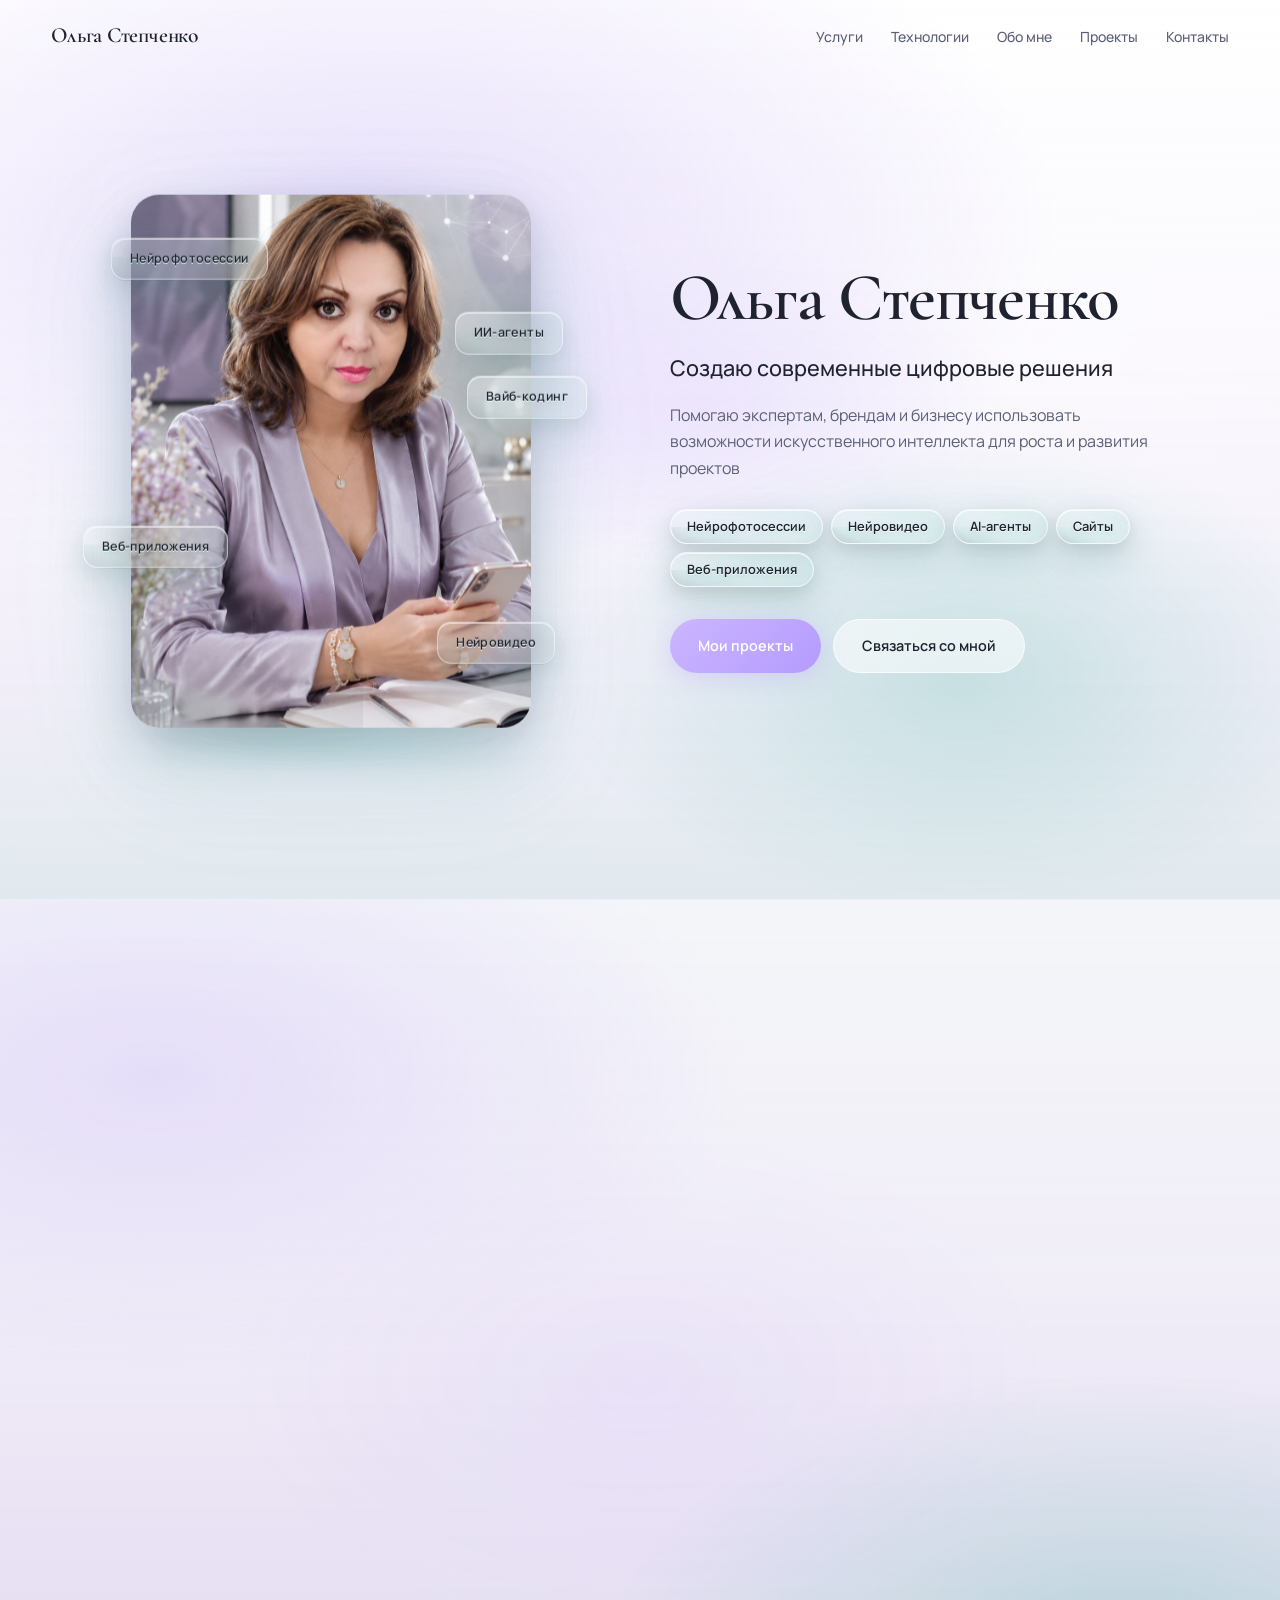
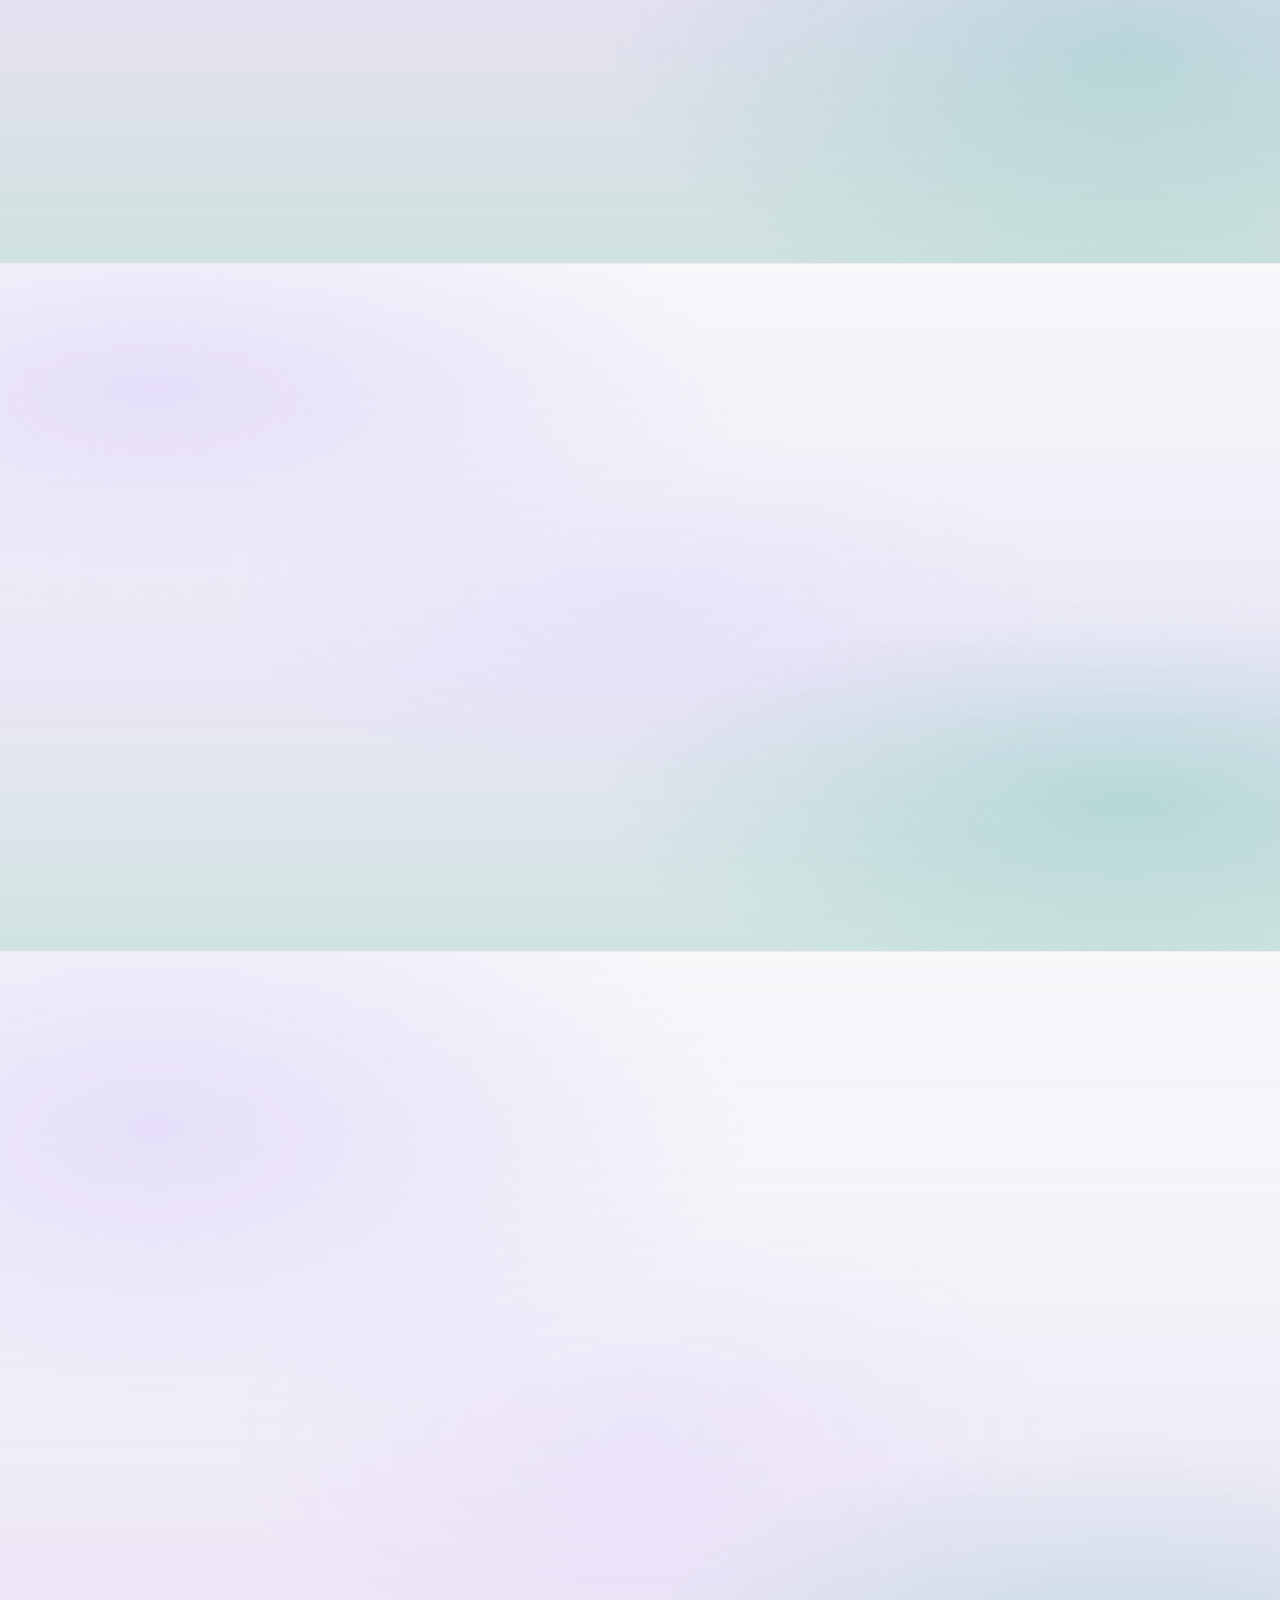
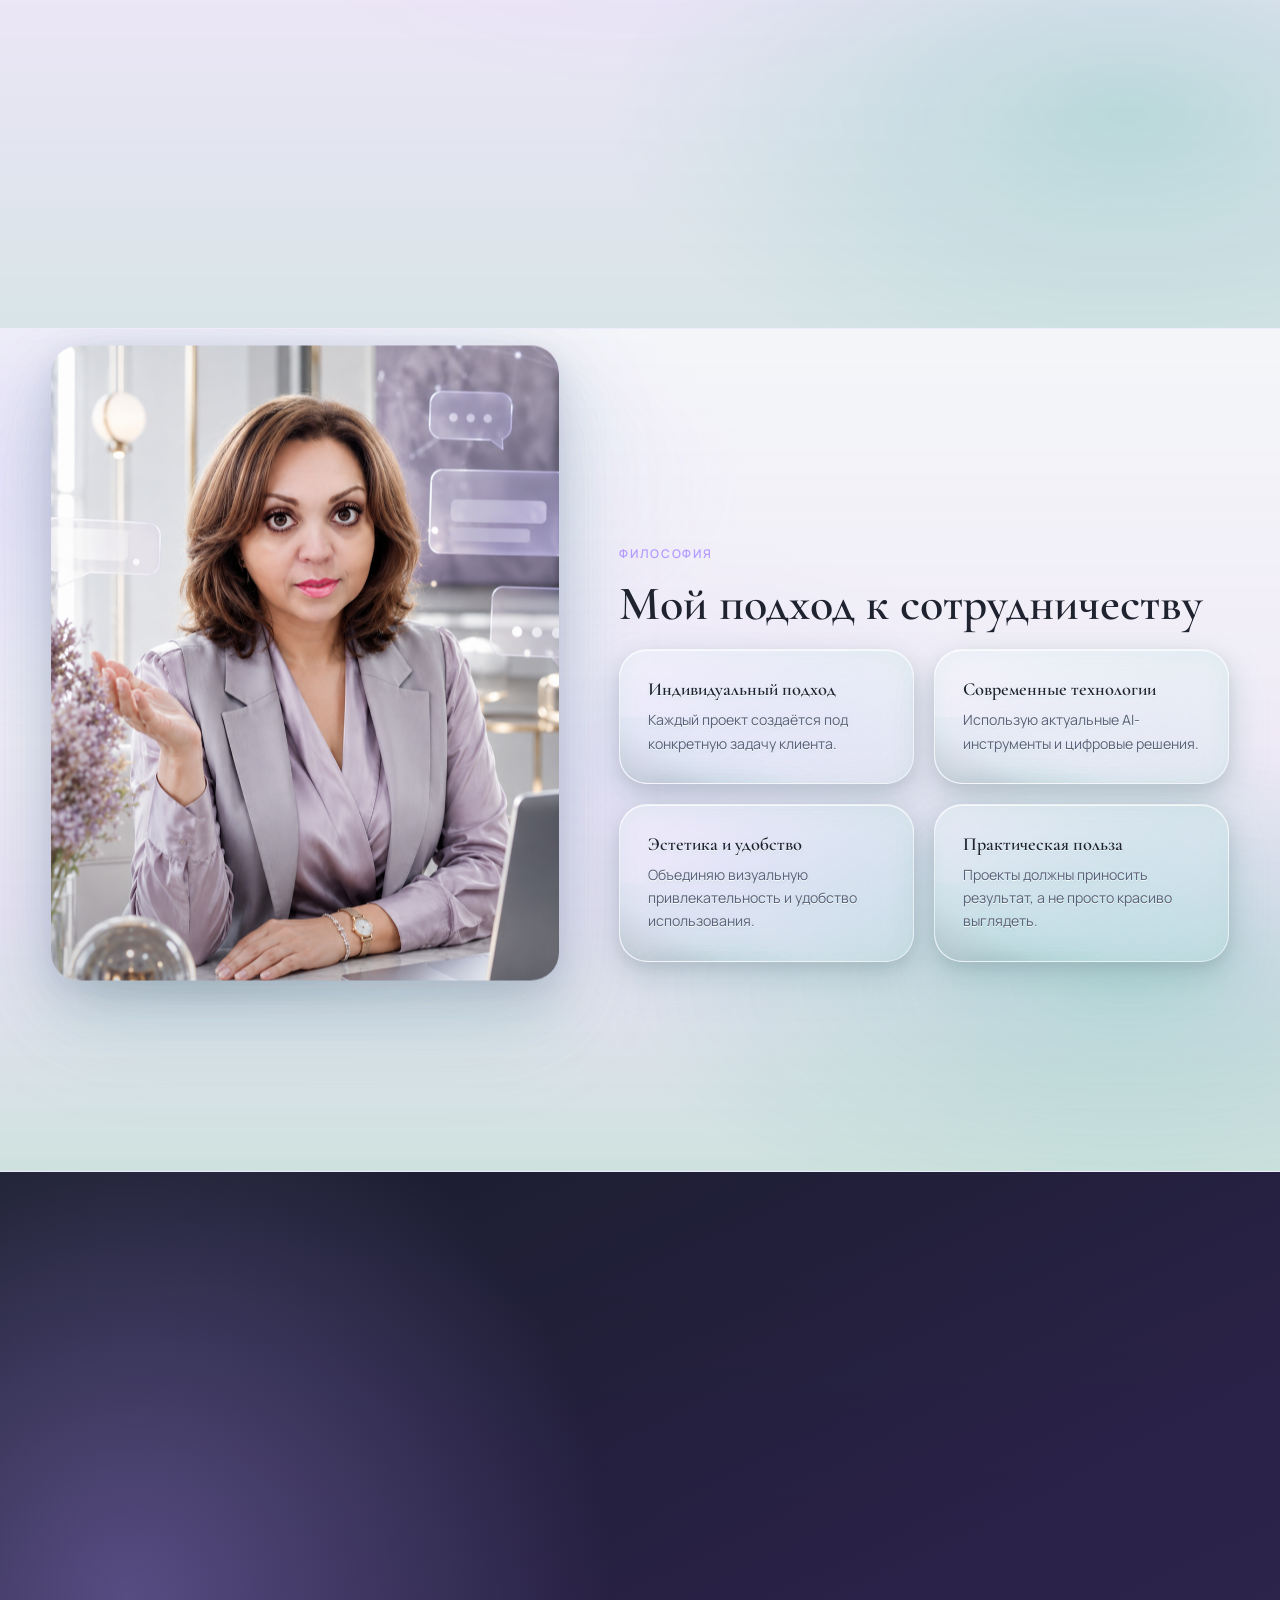
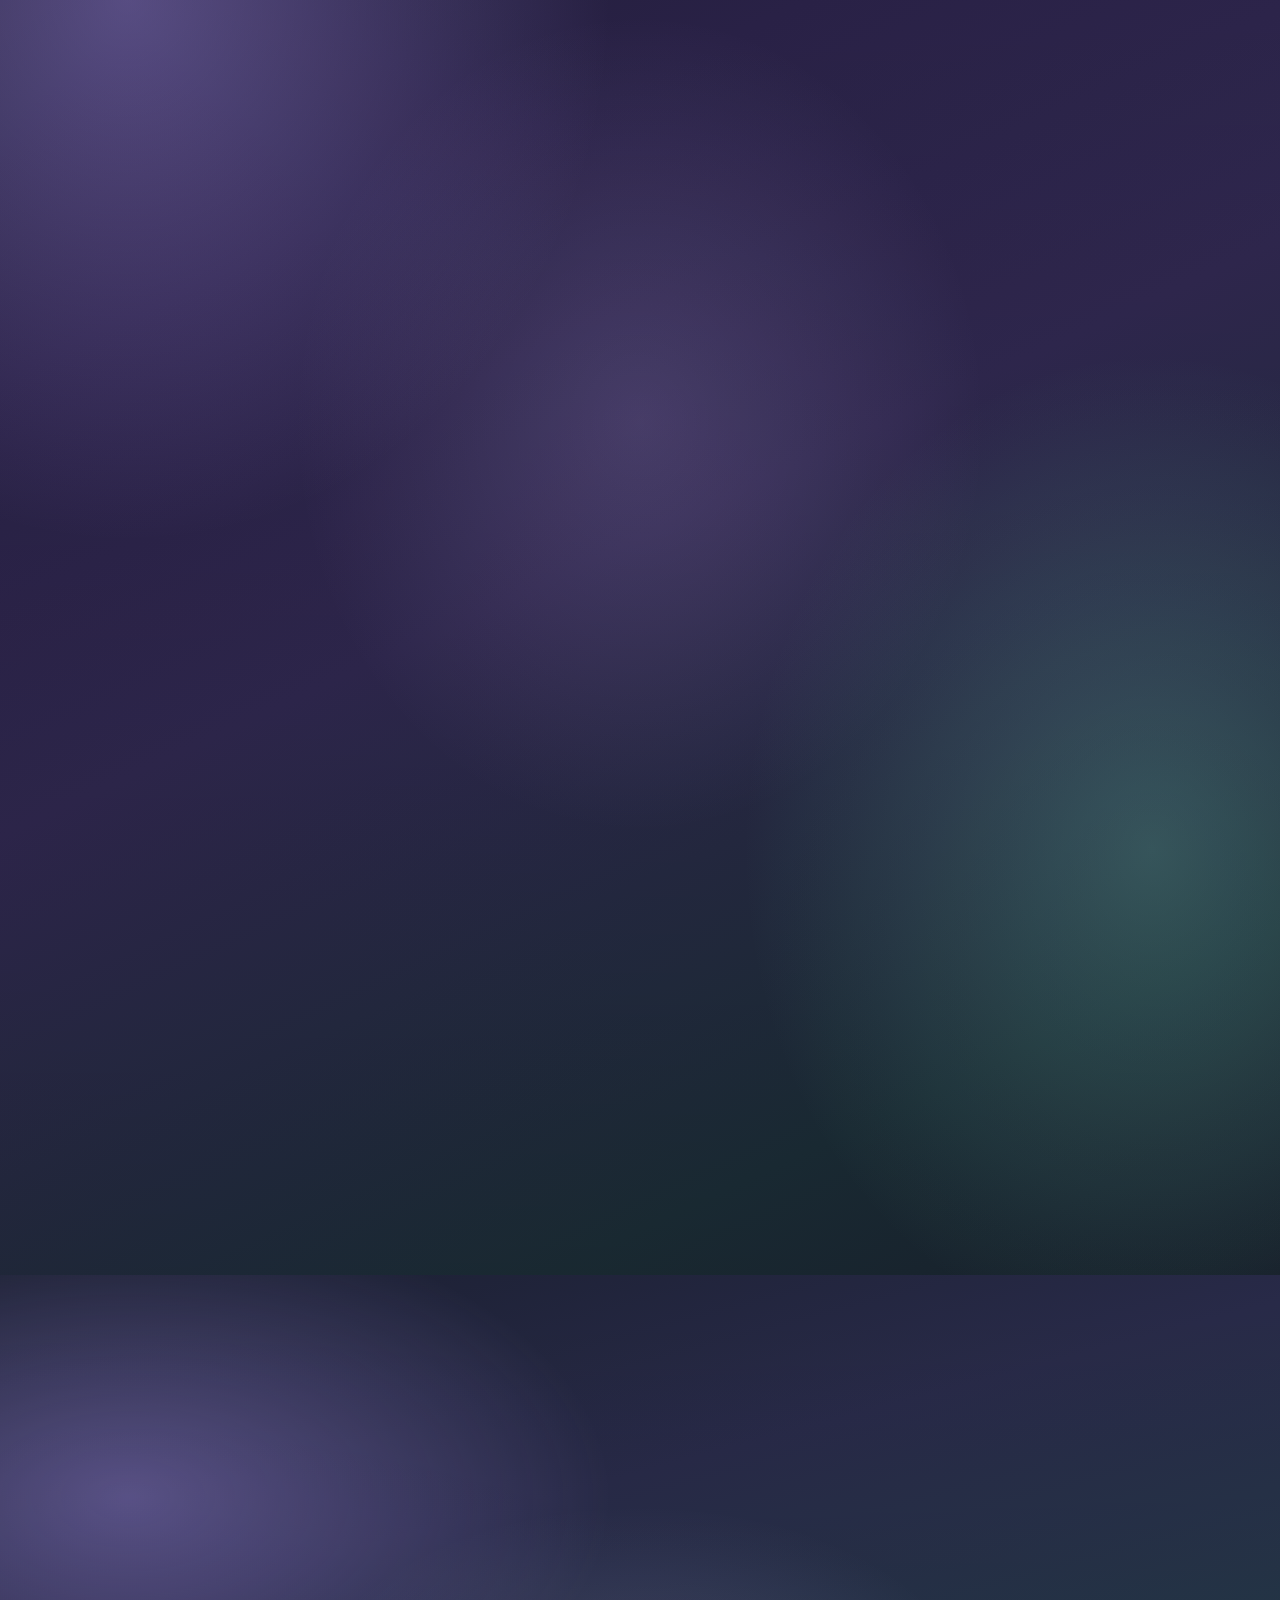
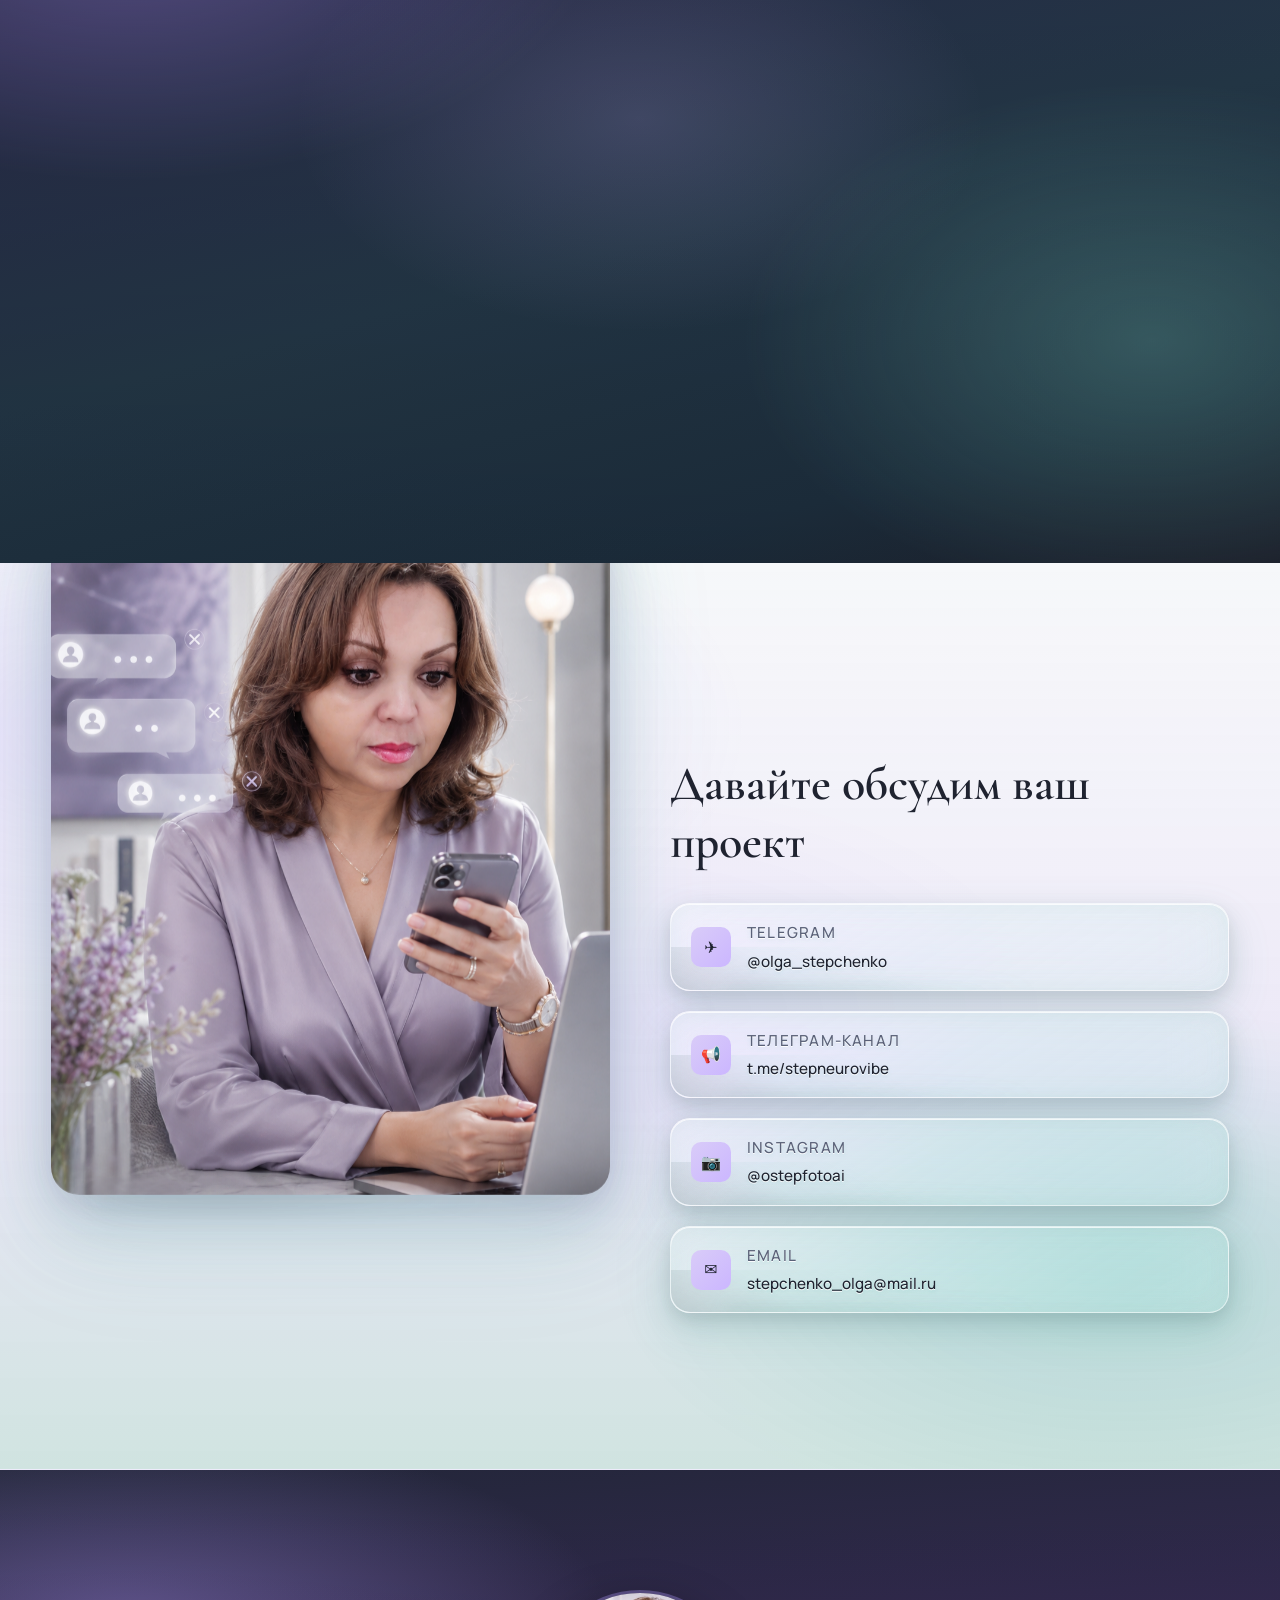
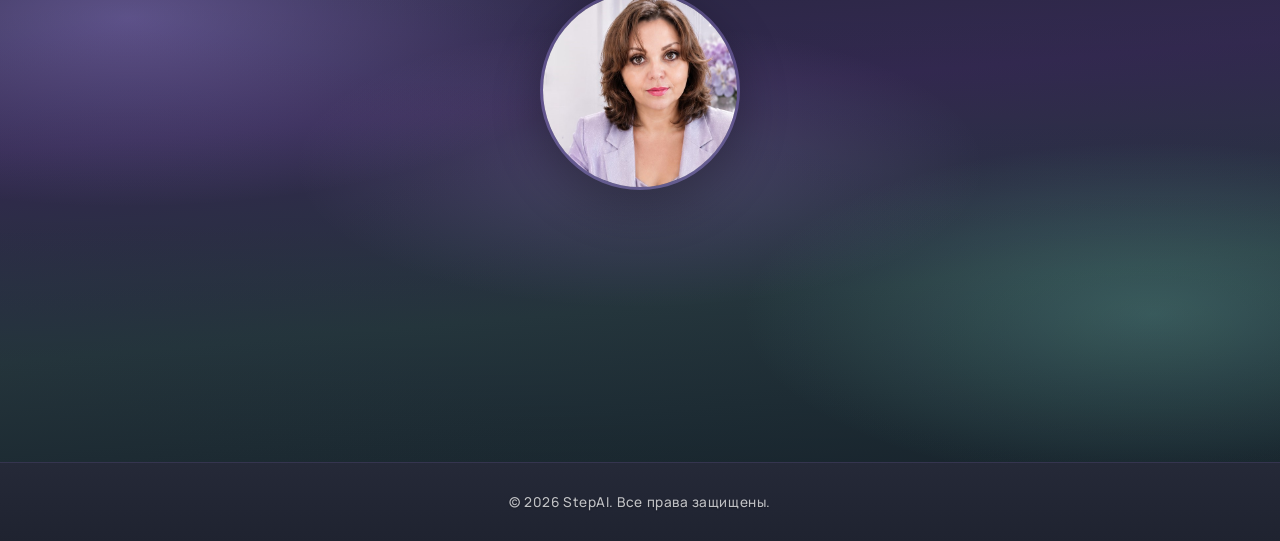
==== commit fbb4745e: "Переименовать проект в «Моё портфолио» Co-authored-by: Cursor <cursoragent@cursor.com>" ====
--- a/index.html
+++ b/index.html
@@ -3,8 +3,8 @@
 <head>
   <meta charset="UTF-8">
   <meta name="viewport" content="width=device-width, initial-scale=1.0">
-  <meta name="description" content="Ольга Степченко — специалист по AI, нейрофотосессиям, веб-разработке и цифровым решениям">
-  <title>Ольга Степченко — AI & Digital Solutions</title>
+  <meta name="description" content="Моё портфолио — Ольга Степченко, специалист по AI, нейрофотосессиям, веб-разработке и цифровым решениям">
+  <title>Моё портфолио — Ольга Степченко</title>
   <link rel="preconnect" href="https://fonts.googleapis.com">
   <link rel="preconnect" href="https://fonts.gstatic.com" crossorigin>
   <link href="https://fonts.googleapis.com/css2?family=Cormorant+Garamond:ital,wght@0,400;0,500;0,600;0,700;1,400&family=Manrope:wght@300;400;500;600;700&display=swap" rel="stylesheet">
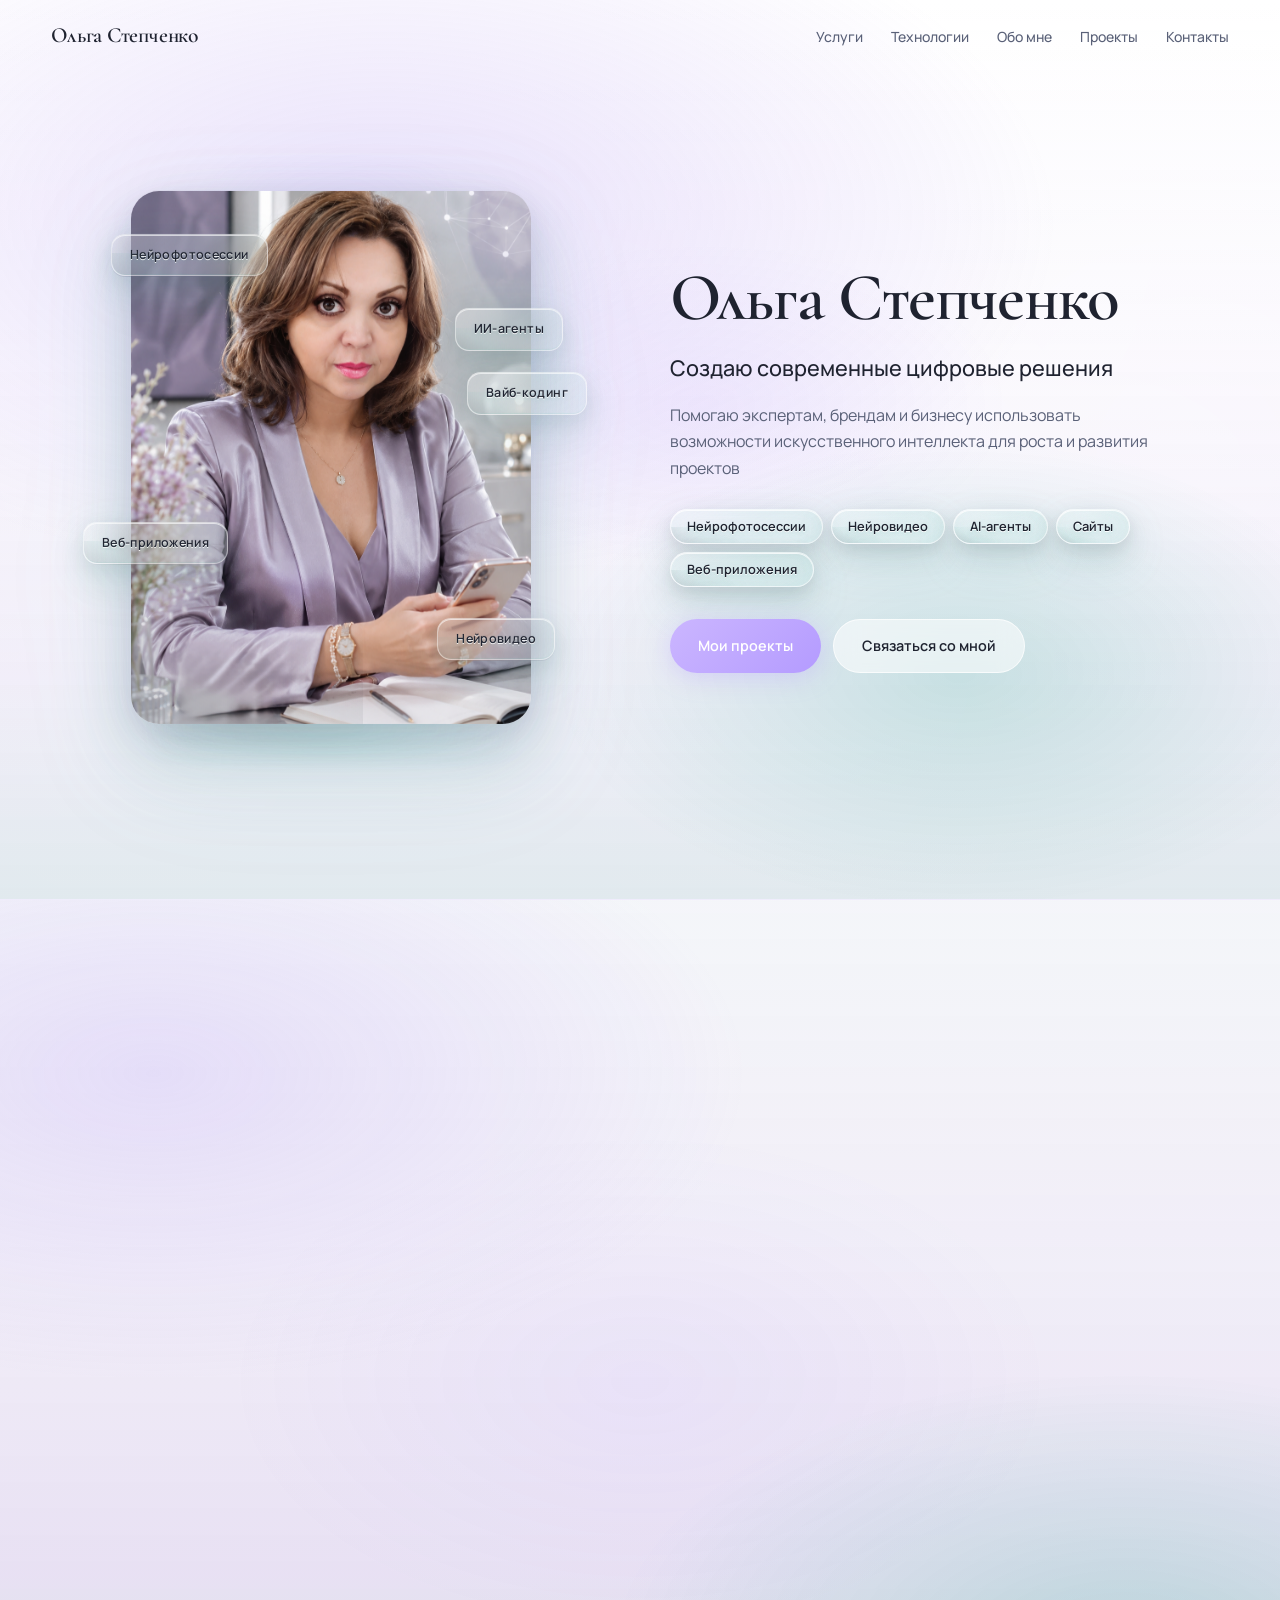
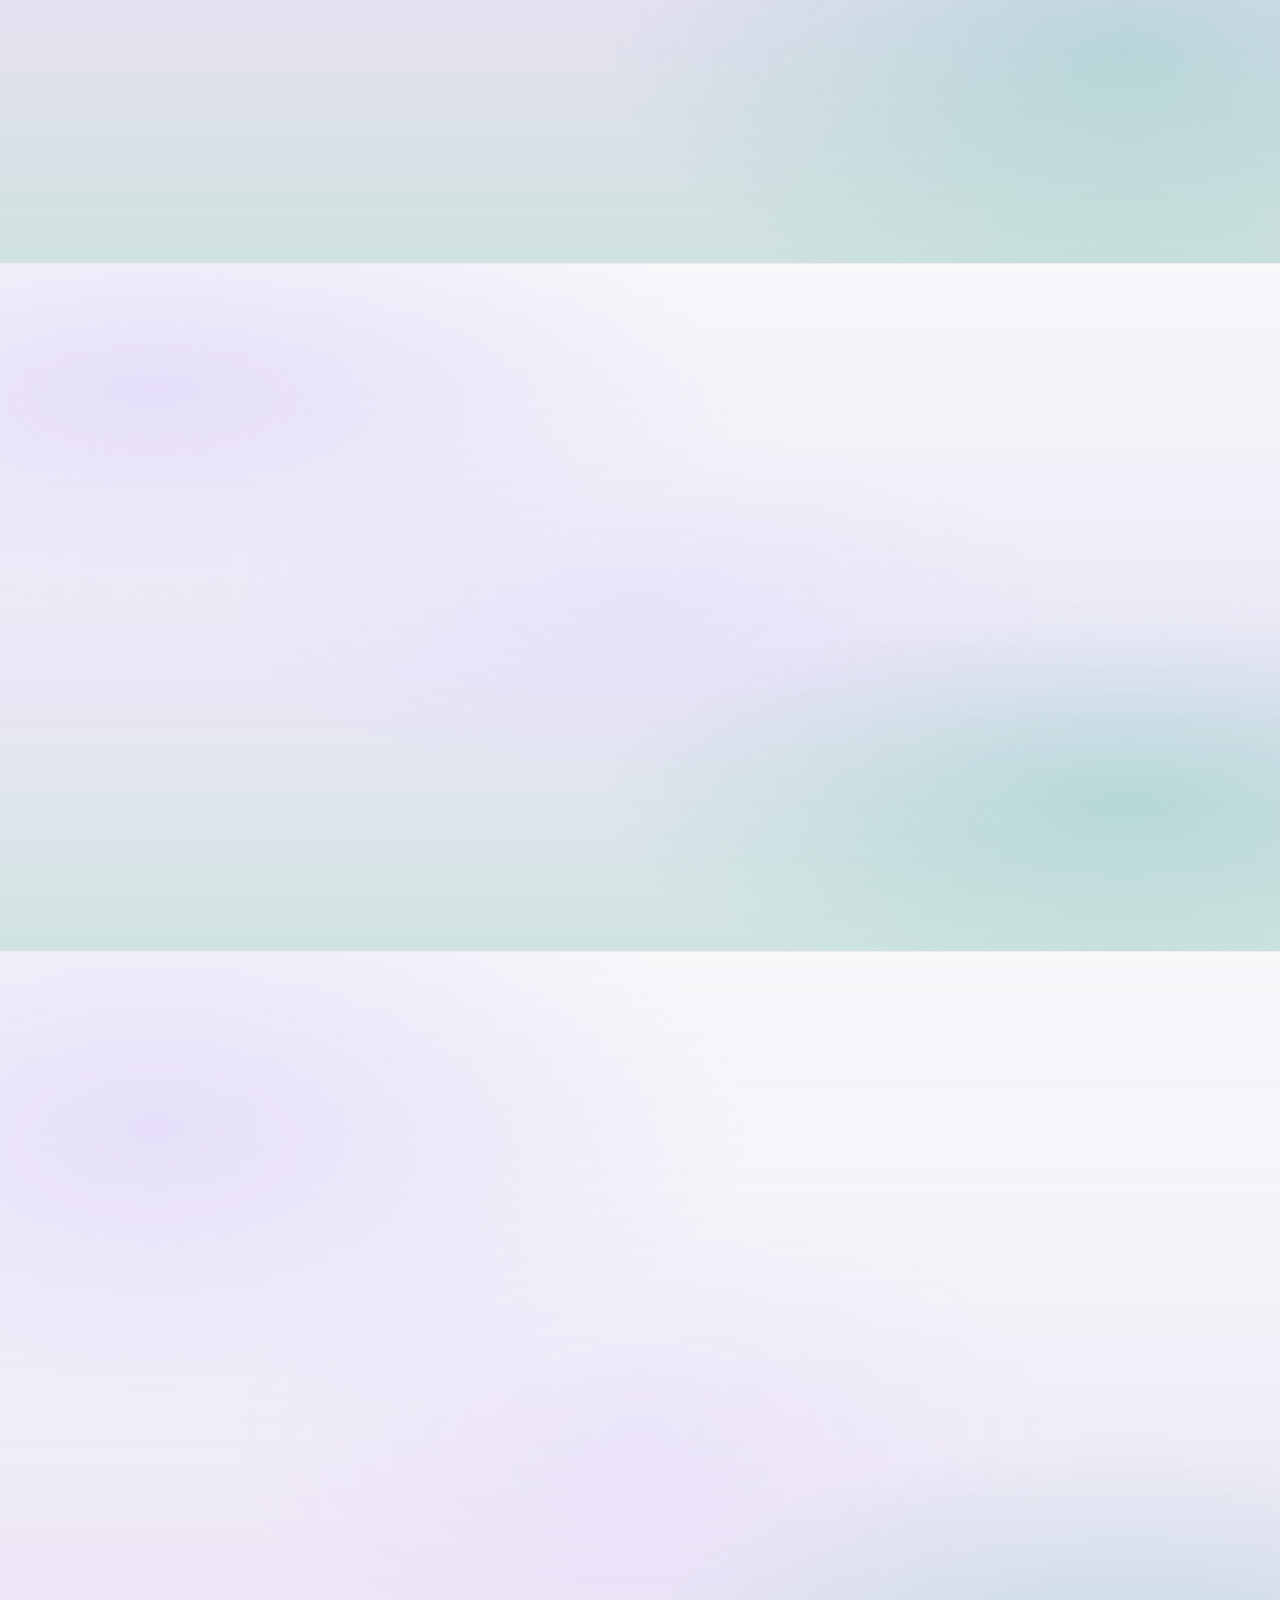
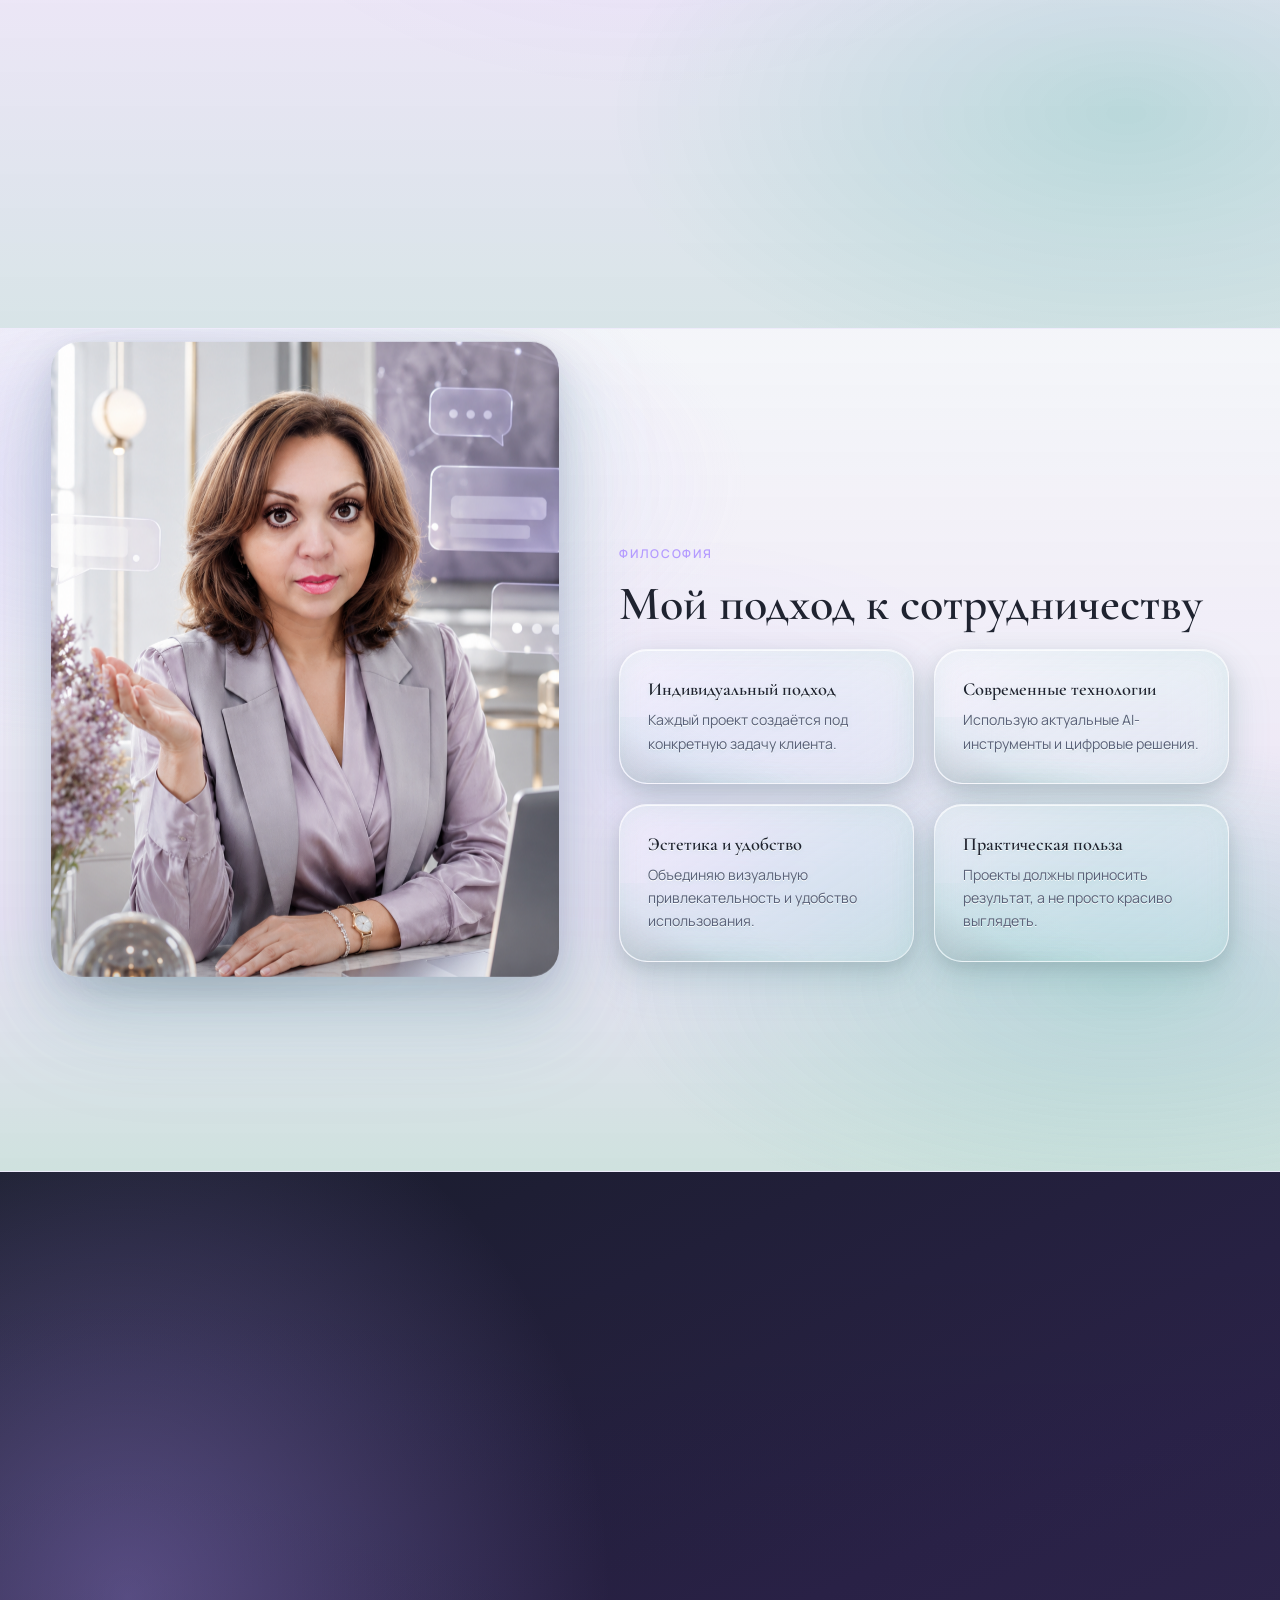
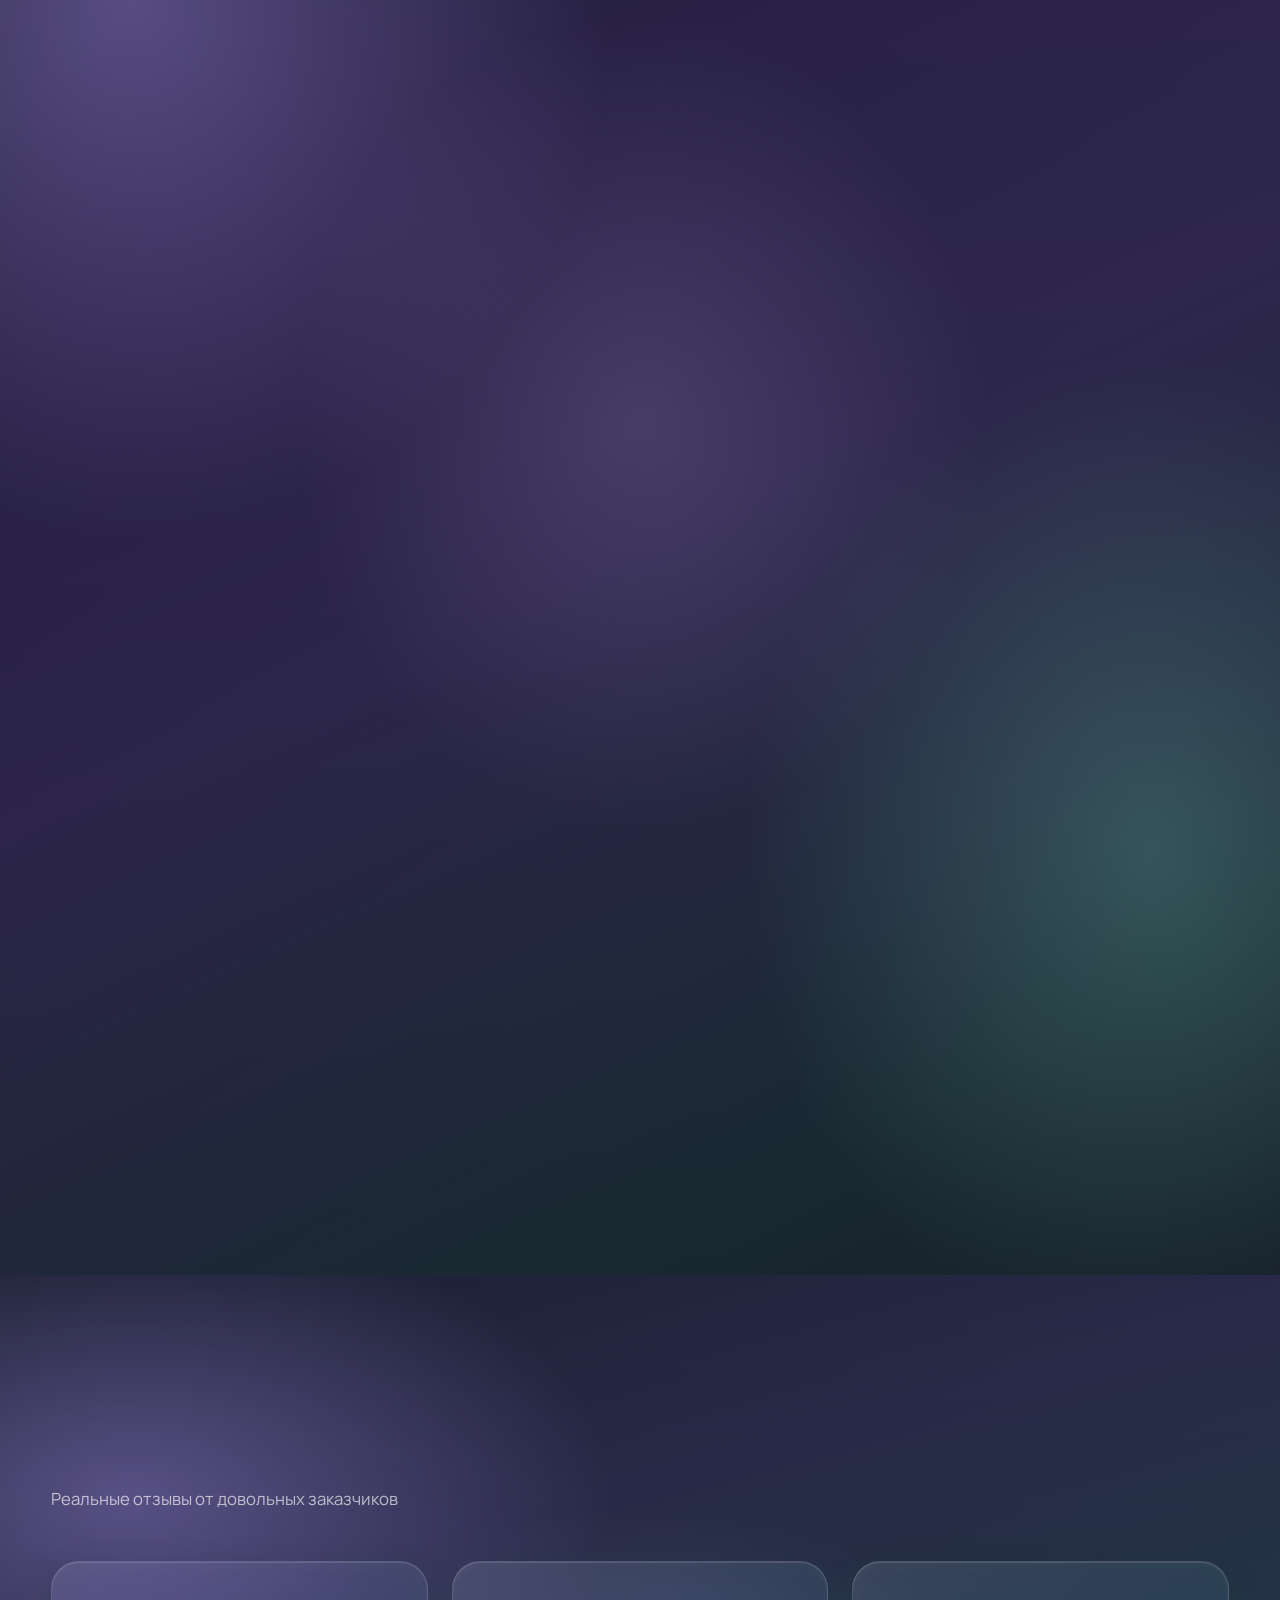
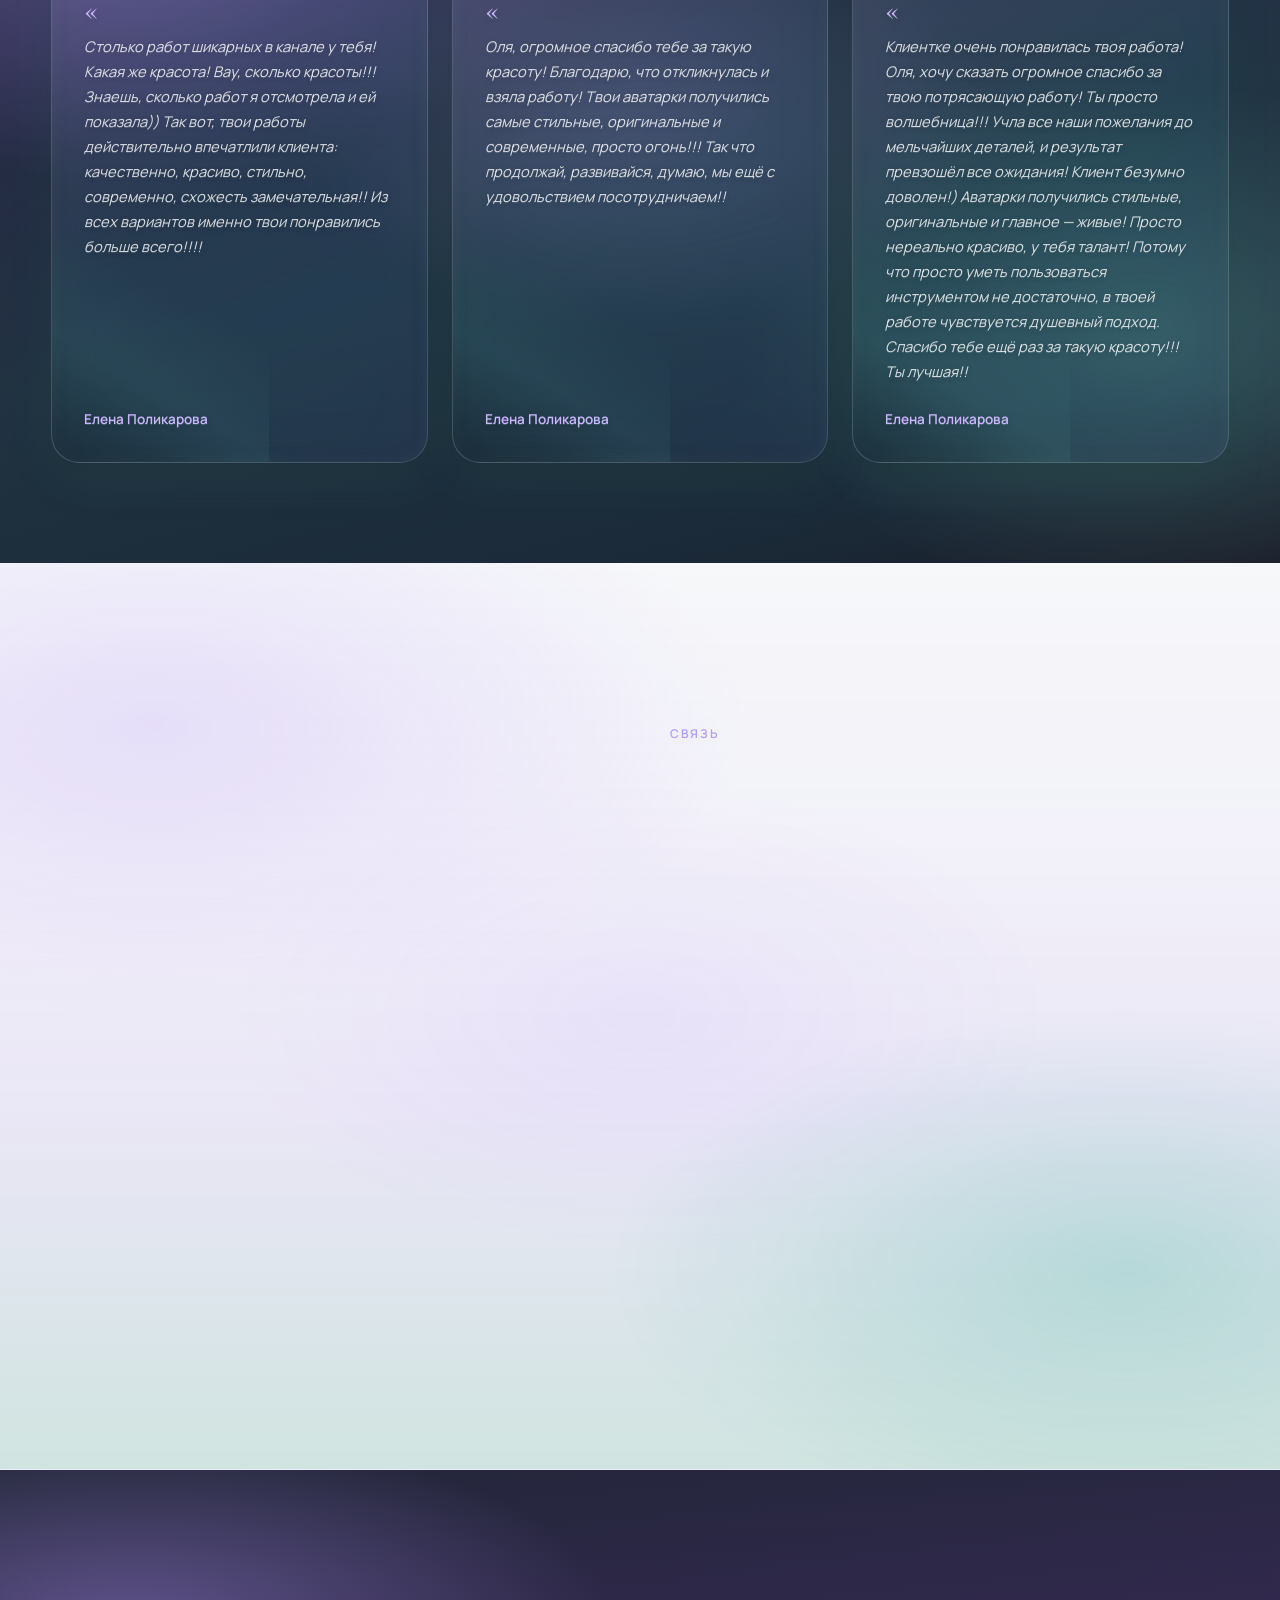
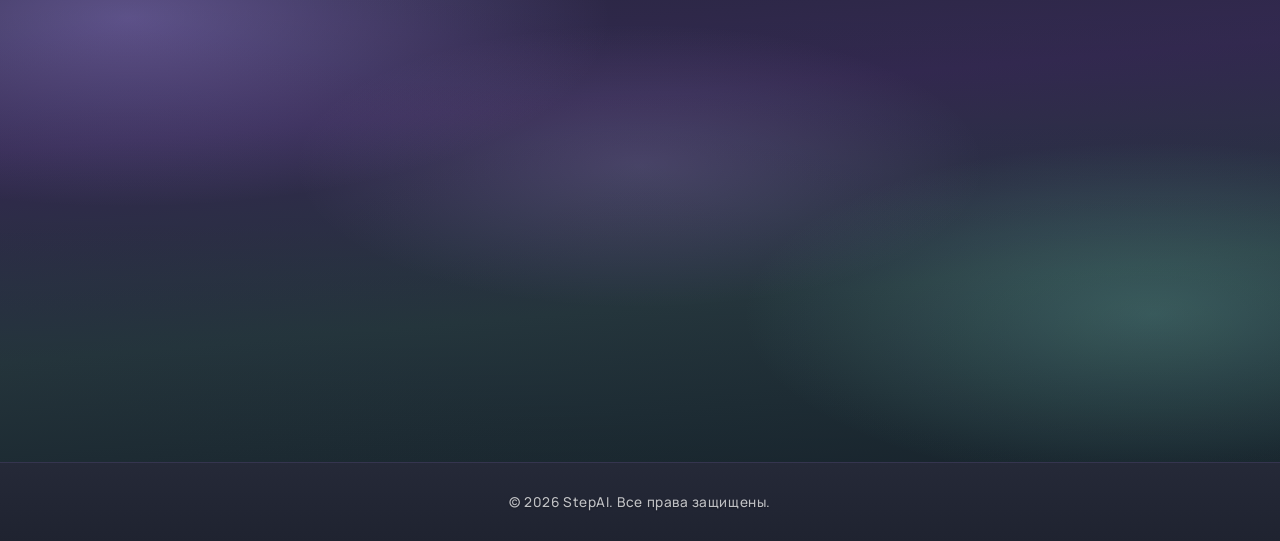
==== commit 373e883e: "Revert "Переименовать проект в «Моё портфолио»" This reverts commit fbb4745e38ae0d38aa9570d466056814" ====
--- a/index.html
+++ b/index.html
@@ -3,8 +3,8 @@
 <head>
   <meta charset="UTF-8">
   <meta name="viewport" content="width=device-width, initial-scale=1.0">
-  <meta name="description" content="Моё портфолио — Ольга Степченко, специалист по AI, нейрофотосессиям, веб-разработке и цифровым решениям">
-  <title>Моё портфолио — Ольга Степченко</title>
+  <meta name="description" content="Ольга Степченко — специалист по AI, нейрофотосессиям, веб-разработке и цифровым решениям">
+  <title>Ольга Степченко — AI & Digital Solutions</title>
   <link rel="preconnect" href="https://fonts.googleapis.com">
   <link rel="preconnect" href="https://fonts.gstatic.com" crossorigin>
   <link href="https://fonts.googleapis.com/css2?family=Cormorant+Garamond:ital,wght@0,400;0,500;0,600;0,700;1,400&family=Manrope:wght@300;400;500;600;700&display=swap" rel="stylesheet">
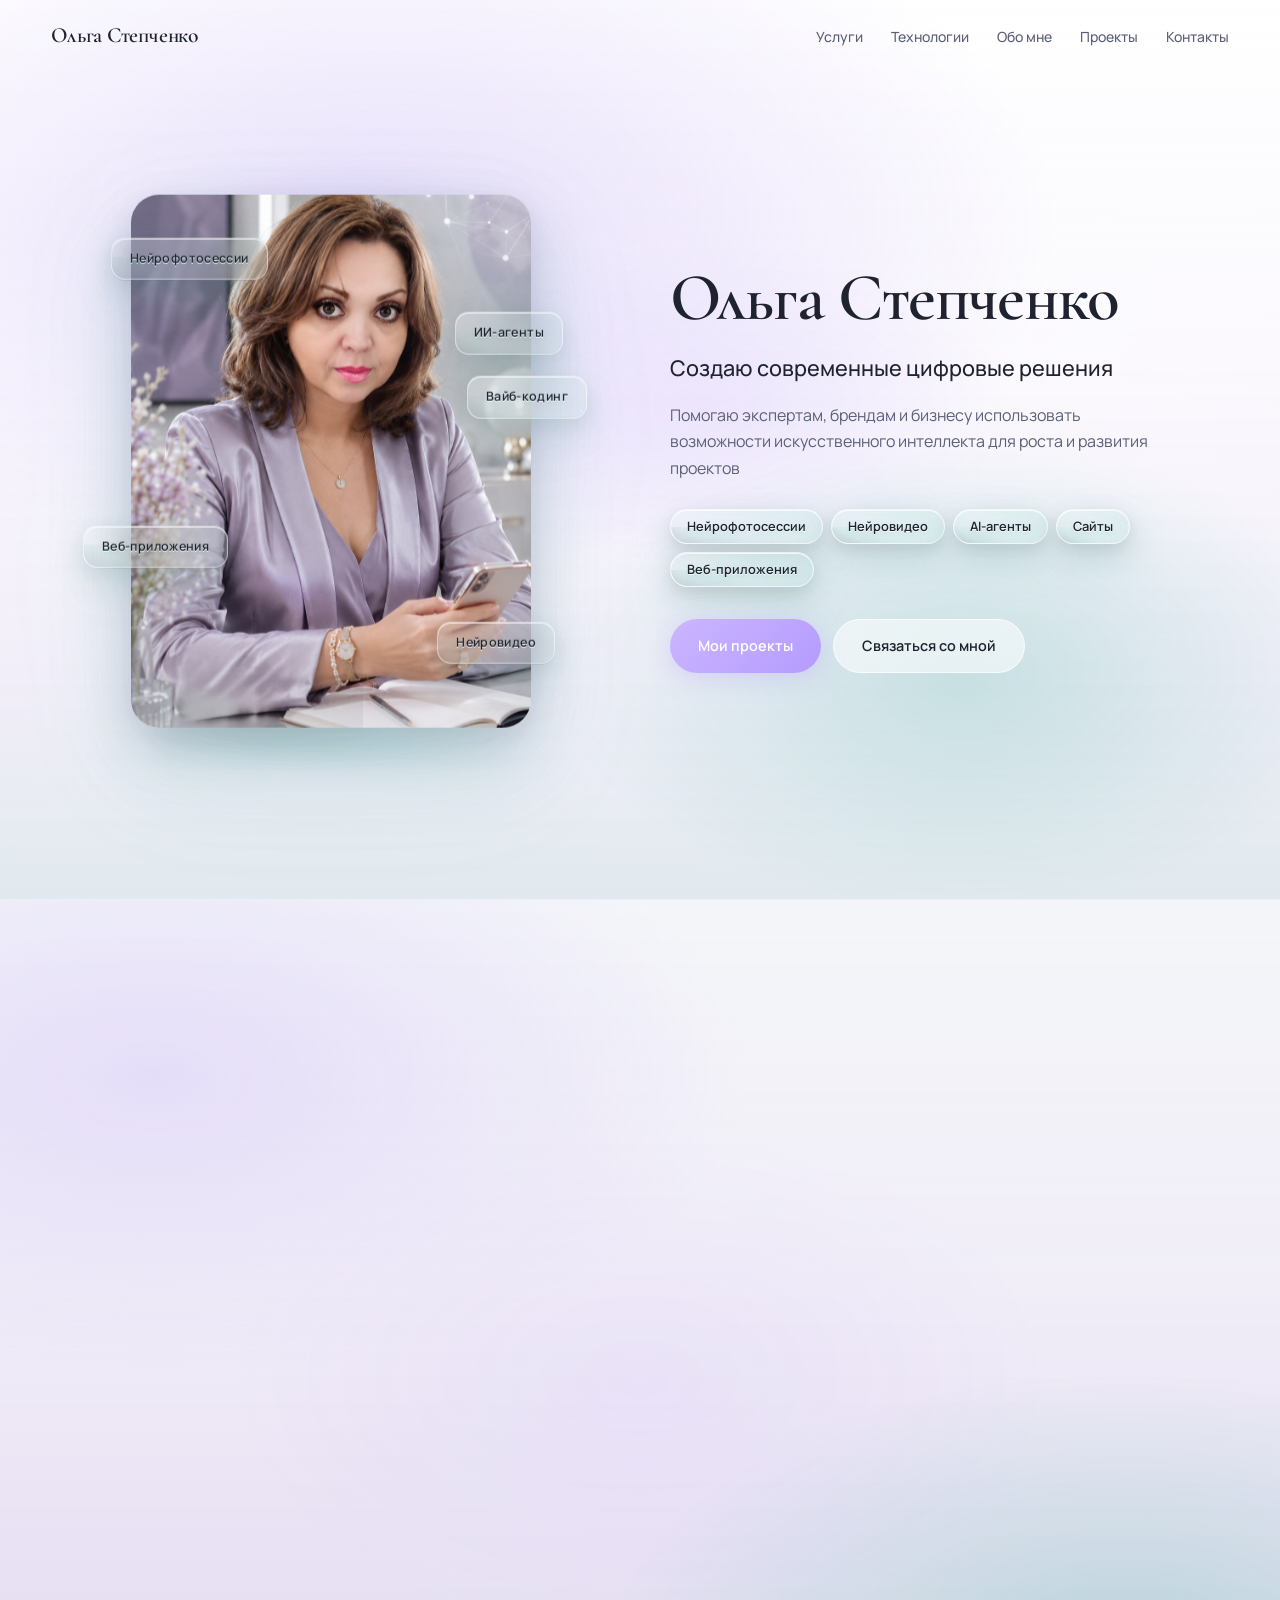
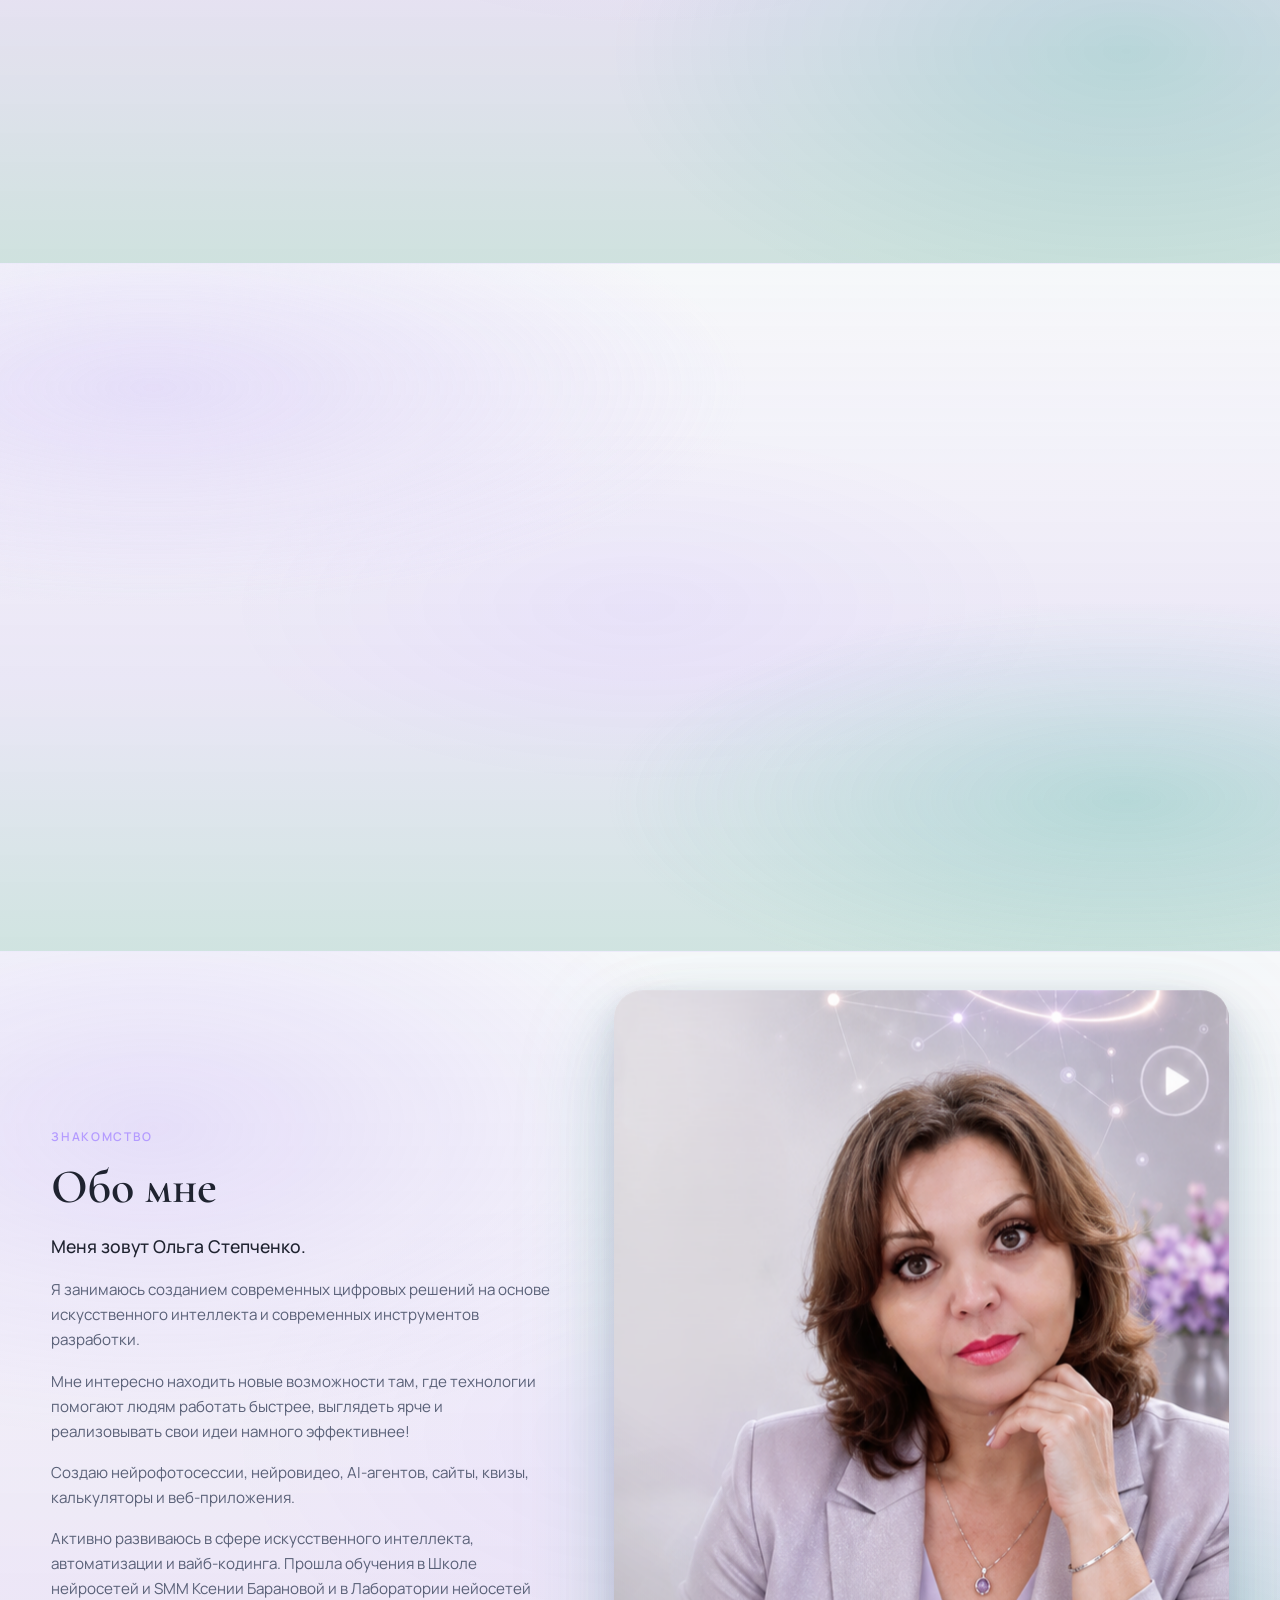
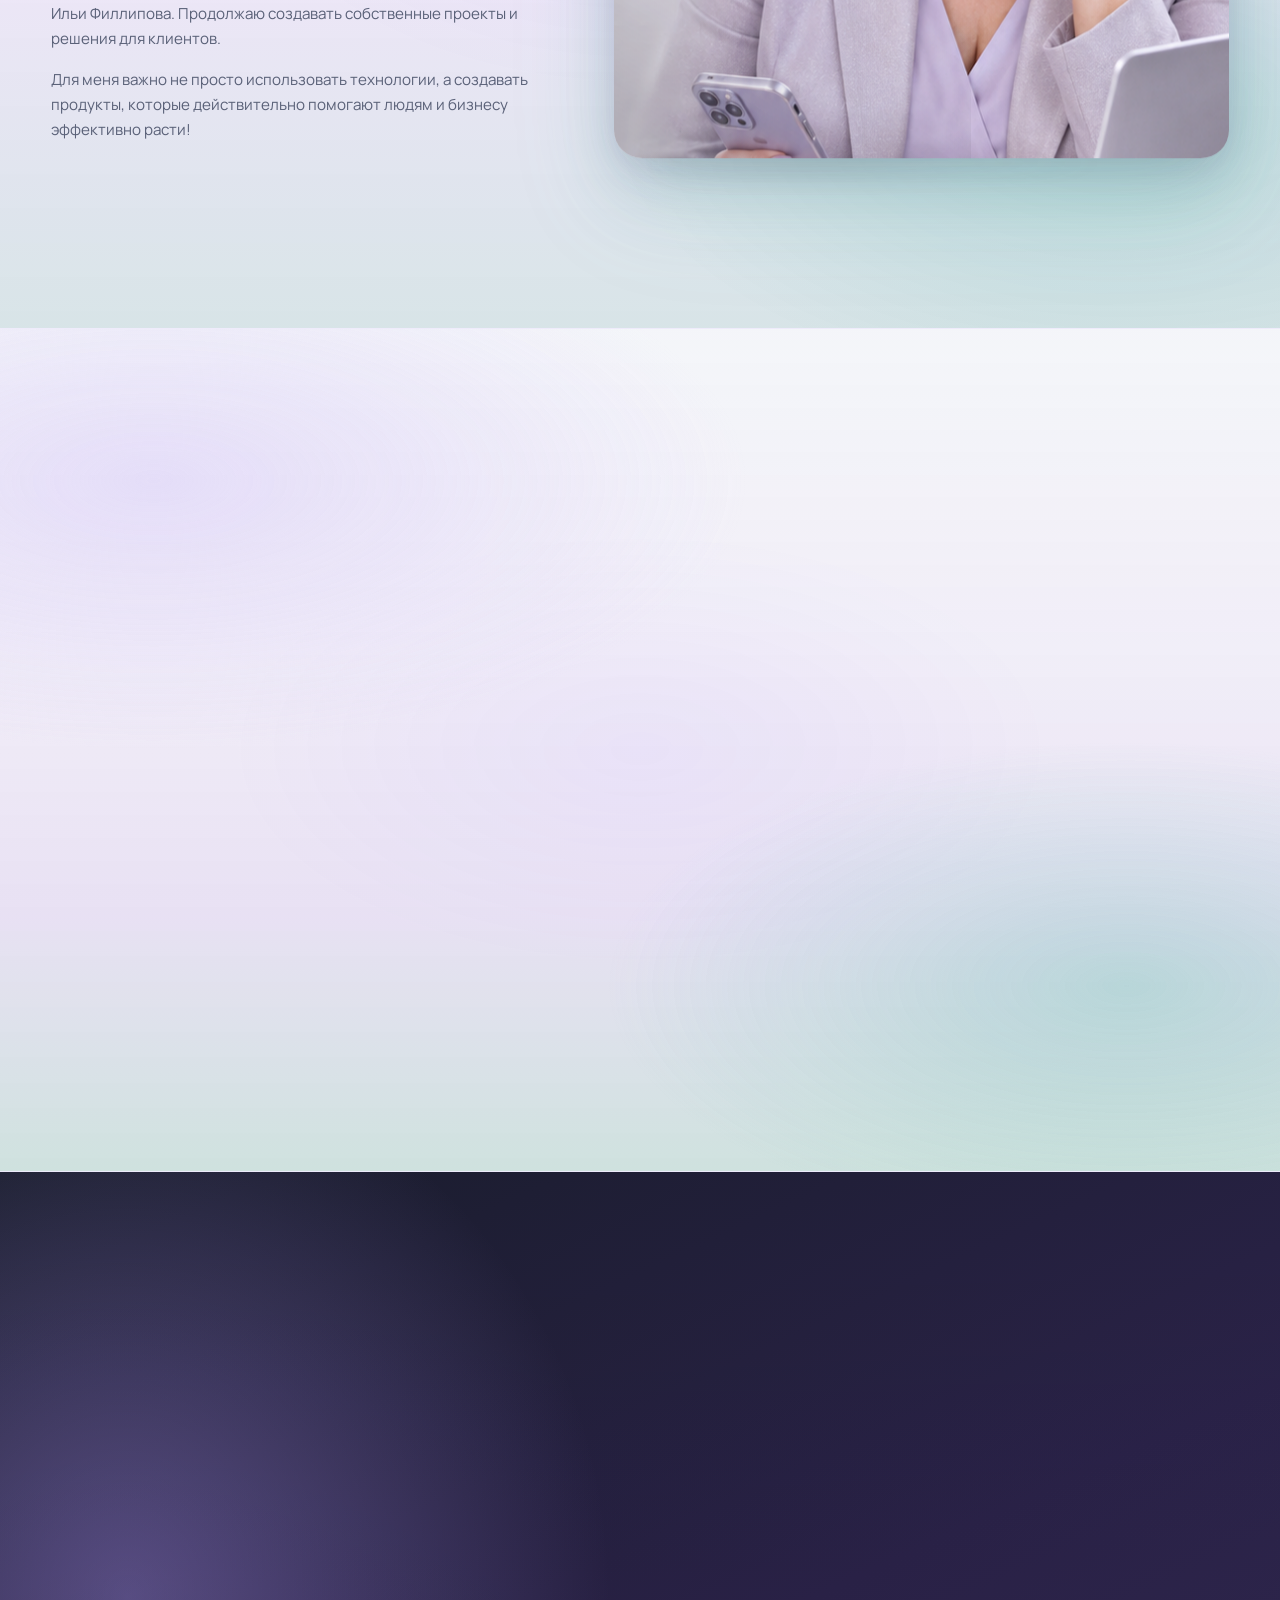
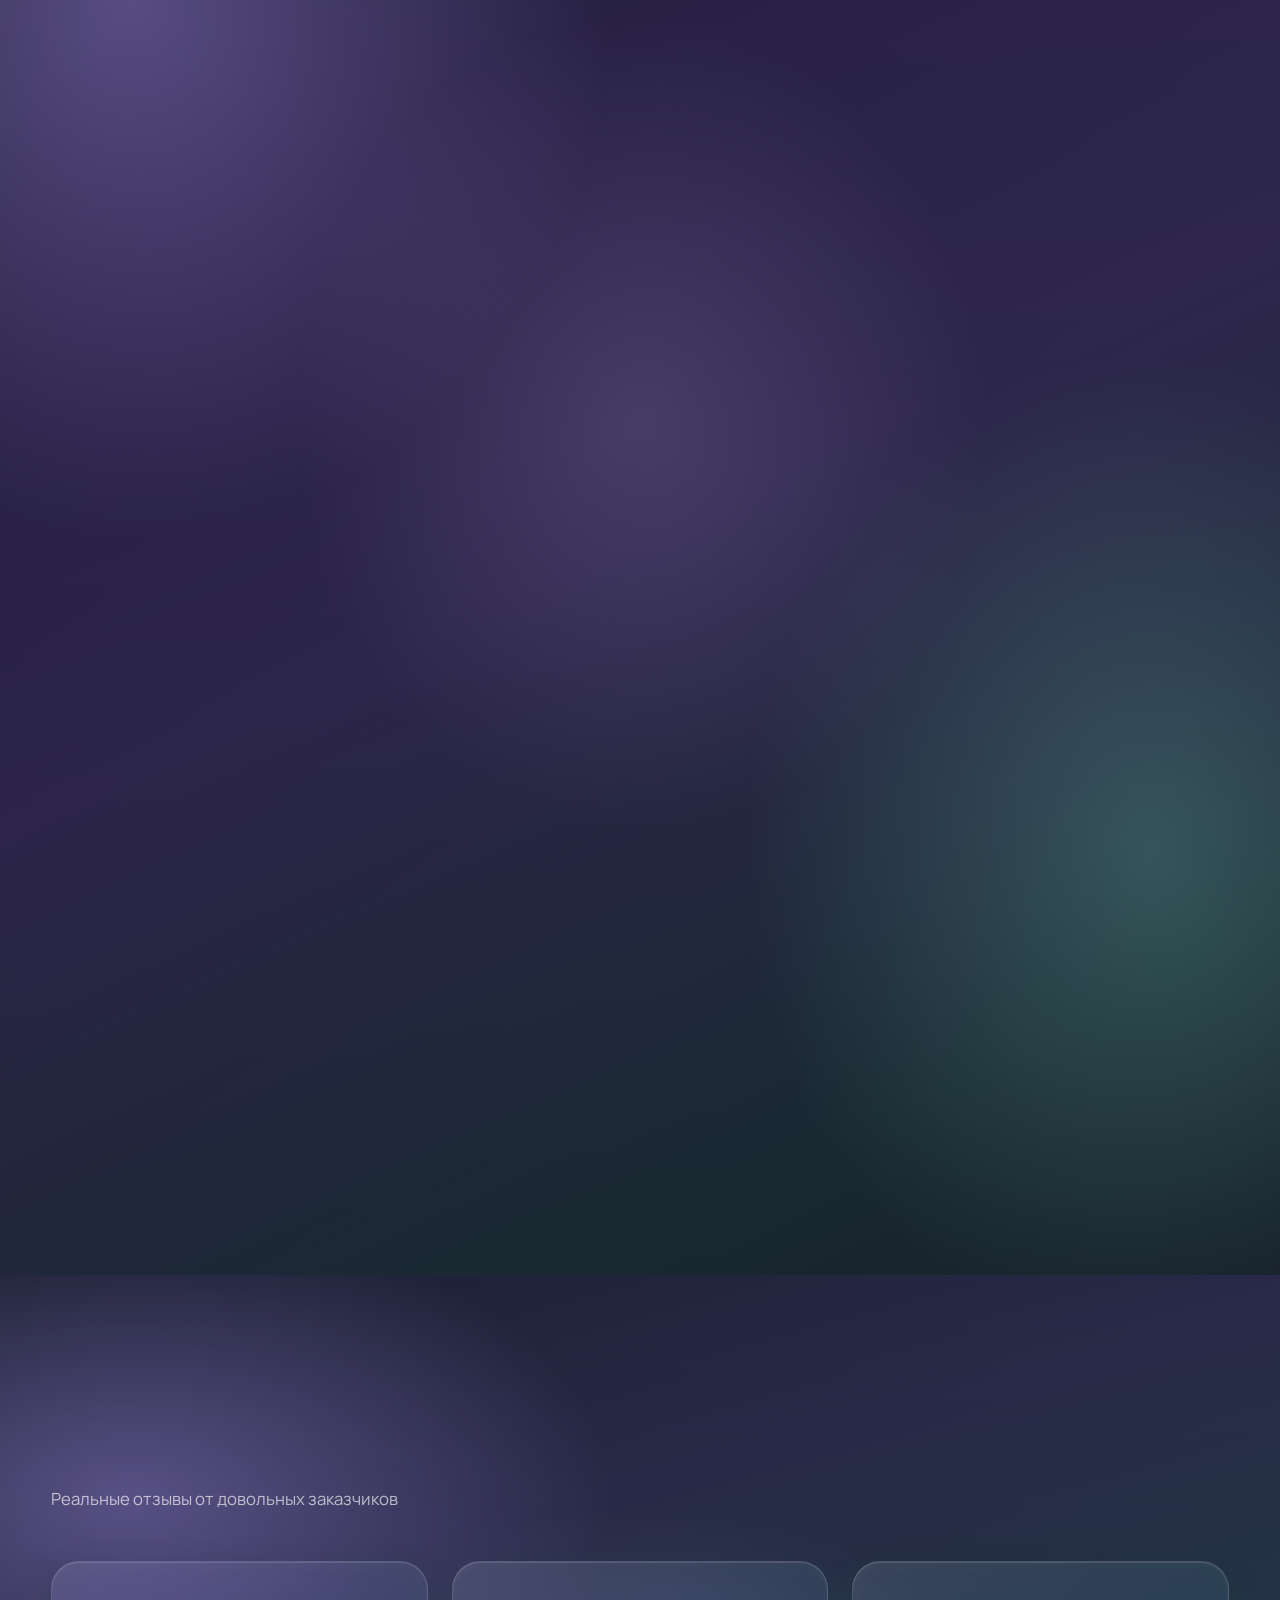
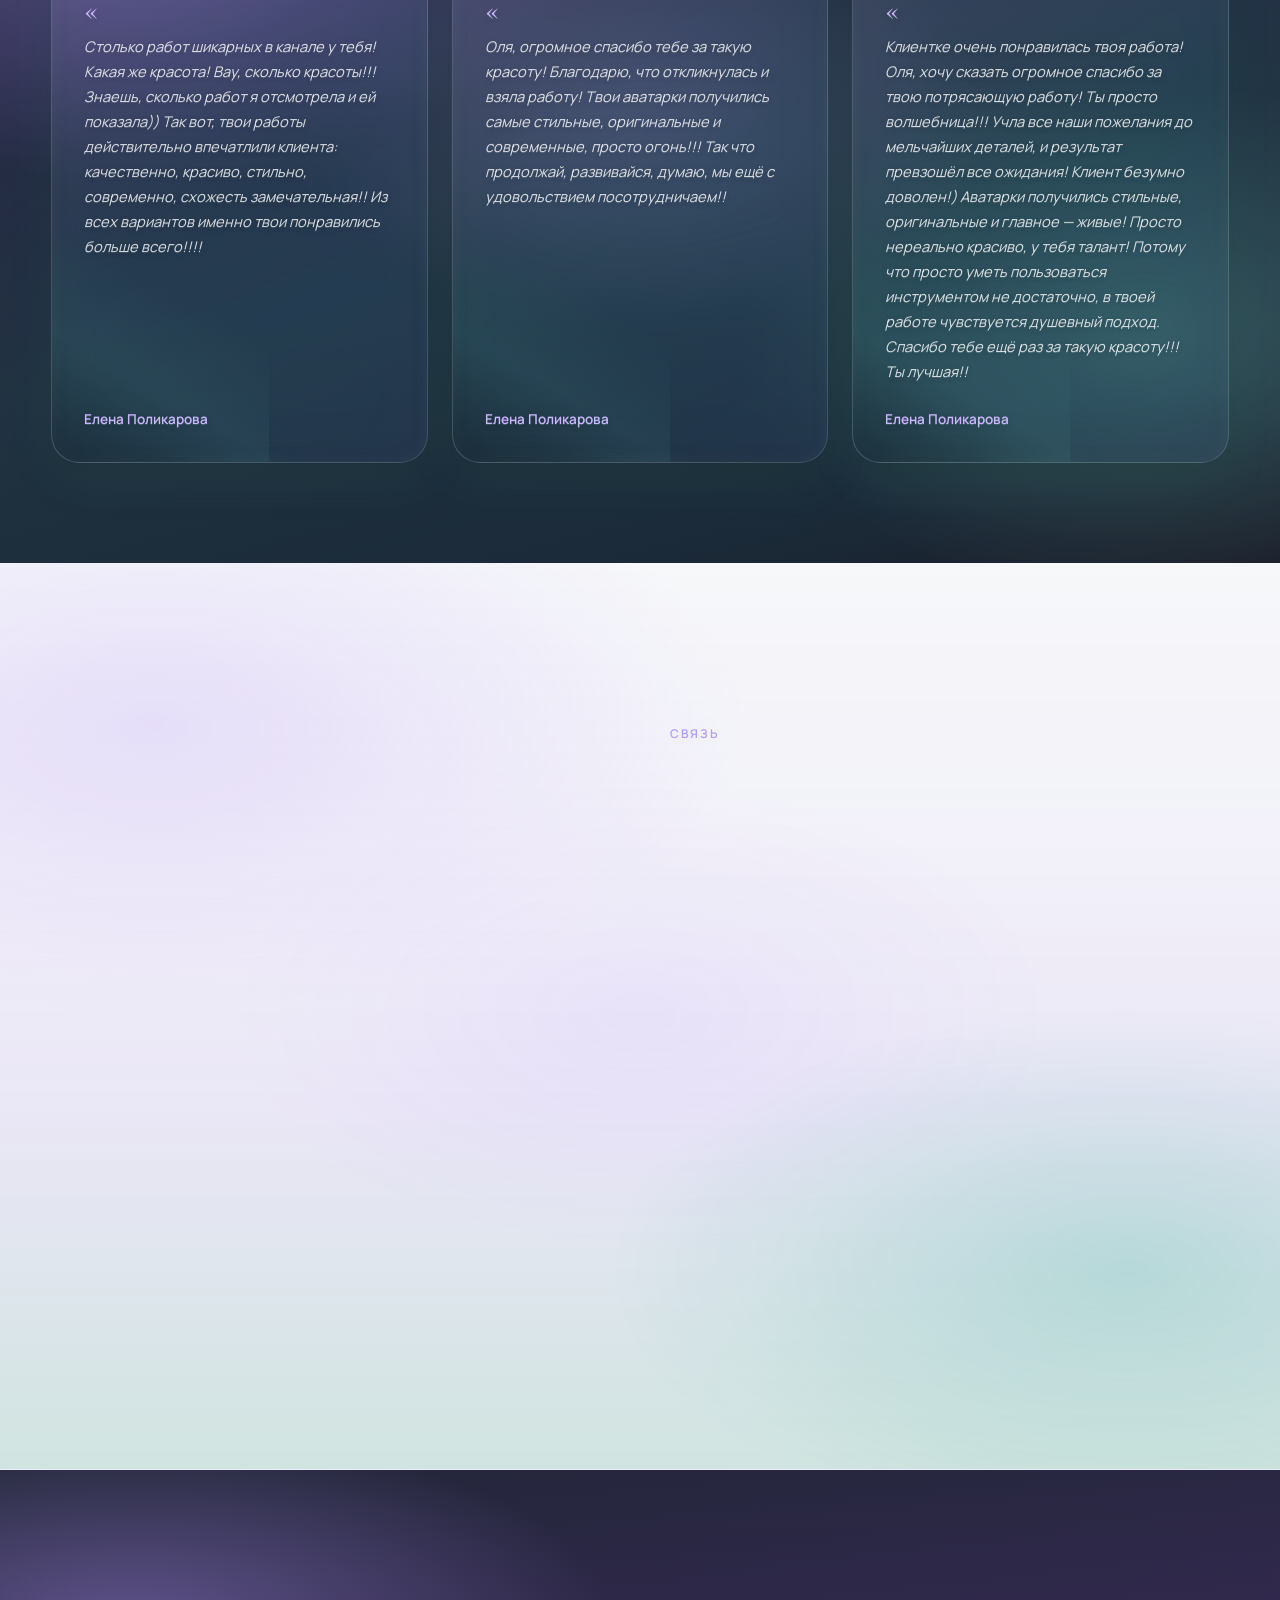
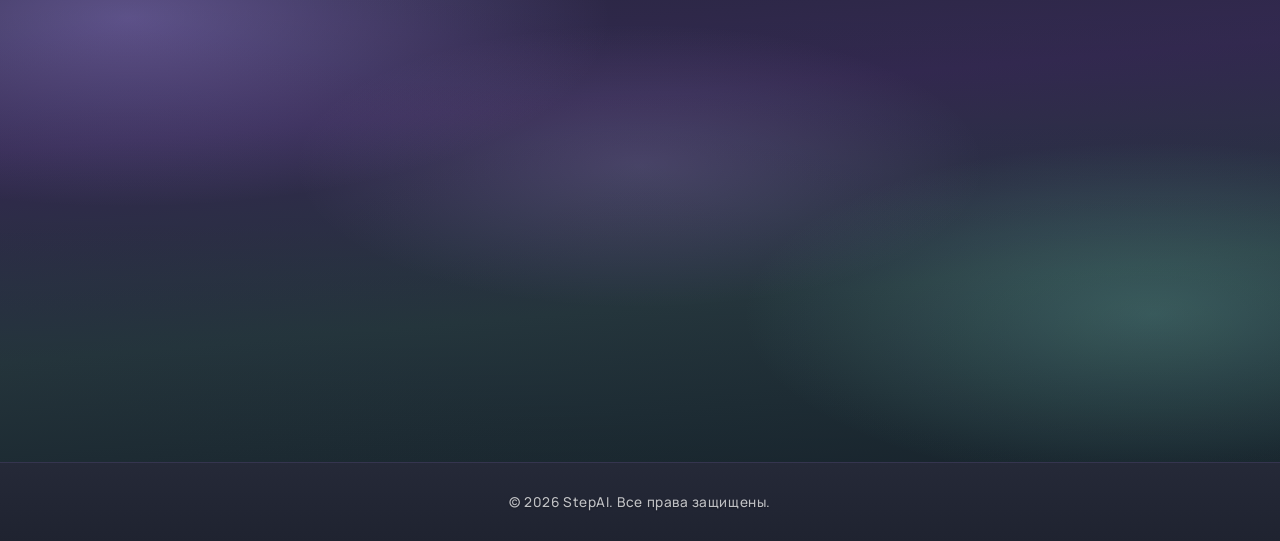
==== commit 538cc77f: "Исправить GitHub Pages: вынести CSS и добавить base-пути Вынесены стили в css/portfolio.css. Обновле" ====
--- a/index.html
+++ b/index.html
@@ -1,4 +1,4 @@
-<!DOCTYPE html>
+﻿<!DOCTYPE html>
 <html lang="ru">
 <head>
   <meta charset="UTF-8">
@@ -8,1679 +8,19 @@
   <link rel="preconnect" href="https://fonts.googleapis.com">
   <link rel="preconnect" href="https://fonts.gstatic.com" crossorigin>
   <link href="https://fonts.googleapis.com/css2?family=Cormorant+Garamond:ital,wght@0,400;0,500;0,600;0,700;1,400&family=Manrope:wght@300;400;500;600;700&display=swap" rel="stylesheet">
-  <style>
-    *, *::before, *::after { box-sizing: border-box; margin: 0; padding: 0; }
-
-    :root {
-      --white: #FFFFFF;
-      --bg-1: #FAFBFC;
-      --bg-2: #F5F7FA;
-      --bg-3: #EEF2F5;
-      --accent-1: #D9CCF8;
-      --accent-2: #CBB6FF;
-      --accent-3: #B49BFF;
-      --teal-1: #74C2B6;
-      --teal-2: #5AB5A7;
-      --dark-1: #1F2330;
-      --dark-2: #252938;
-      --dark-3: #2B3142;
-      --text: #1F2330;
-      --text-muted: #5a6178;
-      --glass: rgba(255, 255, 255, 0.55);
-      --glass-border: rgba(255, 255, 255, 0.7);
-      --radius: 20px;
-      --radius-lg: 28px;
-      --shadow: 0 8px 40px rgba(31, 35, 48, 0.08);
-      --shadow-lg: 0 20px 60px rgba(31, 35, 48, 0.12);
-      --shadow-levitate:
-        0 8px 24px rgba(31, 35, 48, 0.06),
-        0 22px 56px rgba(31, 35, 48, 0.11),
-        0 40px 90px rgba(90, 181, 167, 0.14),
-        0 16px 40px rgba(180, 155, 255, 0.08);
-      --shadow-glass:
-        0 6px 20px rgba(31, 35, 48, 0.08),
-        0 14px 40px rgba(90, 181, 167, 0.16),
-        0 24px 56px rgba(31, 35, 48, 0.06),
-        inset 0 1px 0 rgba(255, 255, 255, 0.65),
-        inset 0 -1px 0 rgba(116, 194, 182, 0.12);
-      --font-heading: 'Cormorant Garamond', Georgia, serif;
-      --font-body: 'Manrope', system-ui, sans-serif;
-      --nav-h: 72px;
-    }
-
-    html { scroll-behavior: smooth; }
-
-    body {
-      font-family: var(--font-body);
-      color: var(--text);
-      background: #E8ECF2;
-      line-height: 1.65;
-      overflow-x: hidden;
-      -webkit-font-smoothing: antialiased;
-    }
-
-    .page {
-      position: relative;
-      z-index: 1;
-      background: transparent;
-    }
-
-    h1, h2, h3, h4 { font-family: var(--font-heading); font-weight: 600; line-height: 1.2; }
-
-    img { max-width: 100%; height: auto; display: block; }
-
-    a { color: inherit; text-decoration: none; }
-
-    /* ─── Aurora Background ─── */
-    .aurora {
-      position: fixed;
-      inset: 0;
-      z-index: 0;
-      overflow: hidden;
-      pointer-events: none;
-      background: linear-gradient(180deg, #FFFFFF 0%, #F8F6FC 50%, #EEF2F5 100%);
-    }
-
-    .aurora__orb {
-      position: absolute;
-      border-radius: 50%;
-      filter: blur(60px);
-      will-change: transform, opacity;
-      mix-blend-mode: screen;
-    }
-
-    .aurora__ribbon {
-      position: absolute;
-      width: 120%;
-      height: 45%;
-      left: -10%;
-      filter: blur(50px);
-      opacity: 0.55;
-      will-change: transform, opacity;
-      mix-blend-mode: screen;
-    }
-
-    .aurora__ribbon--1 {
-      top: 5%;
-      background: linear-gradient(105deg,
-        transparent 10%,
-        rgba(217, 204, 248, 0.7) 35%,
-        rgba(180, 155, 255, 0.5) 55%,
-        rgba(116, 194, 182, 0.35) 75%,
-        transparent 95%);
-      animation: aurora-ribbon-1 24s ease-in-out infinite alternate;
-    }
-
-    .aurora__ribbon--2 {
-      top: 40%;
-      background: linear-gradient(75deg,
-        transparent 5%,
-        rgba(116, 194, 182, 0.45) 30%,
-        rgba(203, 182, 255, 0.55) 60%,
-        rgba(217, 204, 248, 0.4) 80%,
-        transparent 100%);
-      animation: aurora-ribbon-2 30s ease-in-out infinite alternate;
-    }
-
-    .aurora__ribbon--3 {
-      bottom: 0;
-      height: 50%;
-      background: linear-gradient(0deg,
-        rgba(90, 181, 167, 0.35) 0%,
-        rgba(180, 155, 255, 0.4) 40%,
-        transparent 80%);
-      animation: aurora-ribbon-3 28s ease-in-out infinite alternate;
-    }
-
-    @keyframes aurora-ribbon-1 {
-      0%   { transform: translateX(-5%) skewY(-3deg); opacity: 0.45; }
-      100% { transform: translateX(8%) skewY(2deg); opacity: 0.72; }
-    }
-    @keyframes aurora-ribbon-2 {
-      0%   { transform: translateX(6%) skewY(2deg); opacity: 0.4; }
-      100% { transform: translateX(-8%) skewY(-2deg); opacity: 0.65; }
-    }
-    @keyframes aurora-ribbon-3 {
-      0%   { transform: translateY(0); opacity: 0.35; }
-      100% { transform: translateY(-5vh); opacity: 0.58; }
-    }
-
-    .aurora__orb--1 {
-      width: 60vw; height: 60vw;
-      top: -18%; left: -12%;
-      background: radial-gradient(circle, rgba(217, 204, 248, 0.85) 0%, rgba(180, 155, 255, 0.3) 45%, transparent 72%);
-      animation: aurora-drift-1 22s ease-in-out infinite;
-    }
-
-    .aurora__orb--2 {
-      width: 50vw; height: 50vw;
-      top: 15%; right: -18%;
-      background: radial-gradient(circle, rgba(203, 182, 255, 0.75) 0%, rgba(180, 155, 255, 0.25) 50%, transparent 72%);
-      animation: aurora-drift-2 26s ease-in-out infinite;
-    }
-
-    .aurora__orb--3 {
-      width: 55vw; height: 55vw;
-      bottom: 5%; left: 15%;
-      background: radial-gradient(circle, rgba(116, 194, 182, 0.55) 0%, rgba(90, 181, 167, 0.2) 50%, transparent 72%);
-      animation: aurora-drift-3 30s ease-in-out infinite;
-    }
-
-    .aurora__orb--4 {
-      width: 40vw; height: 40vw;
-      top: 45%; left: 42%;
-      background: radial-gradient(circle, rgba(210, 210, 230, 0.7) 0%, rgba(217, 204, 248, 0.25) 50%, transparent 72%);
-      animation: aurora-drift-4 34s ease-in-out infinite;
-    }
-
-    .aurora__orb--5 {
-      width: 35vw; height: 35vw;
-      bottom: 25%; right: 10%;
-      background: radial-gradient(circle, rgba(180, 155, 255, 0.5) 0%, transparent 70%);
-      animation: aurora-drift-5 28s ease-in-out infinite;
-    }
-
-    .aurora__orb--6 {
-      width: 30vw; height: 30vw;
-      top: 60%; left: -5%;
-      background: radial-gradient(circle, rgba(116, 194, 182, 0.45) 0%, transparent 70%);
-      animation: aurora-drift-6 32s ease-in-out infinite;
-    }
-
-    .aurora__mist {
-      position: absolute;
-      inset: 0;
-      background:
-        linear-gradient(180deg, rgba(255,255,255,0.04) 0%, transparent 45%, rgba(238,242,245,0.06) 100%);
-      animation: aurora-mist-pulse 20s ease-in-out infinite alternate;
-      pointer-events: none;
-    }
-
-    @keyframes aurora-drift-1 {
-      0%, 100% { transform: translate(0, 0) scale(1); opacity: 0.65; }
-      33%      { transform: translate(12vw, 8vh) scale(1.12); opacity: 0.8; }
-      66%      { transform: translate(5vw, 14vh) scale(1.05); opacity: 0.7; }
-    }
-    @keyframes aurora-drift-2 {
-      0%, 100% { transform: translate(0, 0) scale(1); opacity: 0.6; }
-      33%      { transform: translate(-10vw, 10vh) scale(1.1); opacity: 0.75; }
-      66%      { transform: translate(-14vw, 4vh) scale(1.08); opacity: 0.65; }
-    }
-    @keyframes aurora-drift-3 {
-      0%, 100% { transform: translate(0, 0) scale(1); opacity: 0.55; }
-      33%      { transform: translate(8vw, -8vh) scale(1.14); opacity: 0.7; }
-      66%      { transform: translate(-6vw, -12vh) scale(1.06); opacity: 0.6; }
-    }
-    @keyframes aurora-drift-4 {
-      0%, 100% { transform: translate(0, 0) scale(1); opacity: 0.5; }
-      50%      { transform: translate(-8vw, 10vh) scale(1.15); opacity: 0.68; }
-    }
-    @keyframes aurora-drift-5 {
-      0%, 100% { transform: translate(0, 0) scale(1); opacity: 0.45; }
-      50%      { transform: translate(10vw, -6vh) scale(1.1); opacity: 0.62; }
-    }
-    @keyframes aurora-drift-6 {
-      0%, 100% { transform: translate(0, 0) scale(1); opacity: 0.4; }
-      50%      { transform: translate(6vw, 8vh) scale(1.12); opacity: 0.58; }
-    }
-    @keyframes aurora-mist-pulse {
-      0%   { opacity: 0.7; }
-      100% { opacity: 1; }
-    }
-
-    /* ─── Layout ─── */
-    .container {
-      width: min(1180px, 92vw);
-      margin: 0 auto;
-    }
-
-    .section {
-      padding: 100px 0;
-      position: relative;
-      overflow: hidden;
-    }
-
-    /* Светлые блоки — полупрозрачные, aurora просвечивает */
-    .section--light-a {
-      background: linear-gradient(180deg,
-        rgba(255, 255, 255, 0.62) 0%,
-        rgba(249, 245, 252, 0.68) 35%,
-        rgba(238, 228, 248, 0.72) 65%,
-        rgba(210, 225, 228, 0.76) 100%);
-    }
-
-    .section--light-b {
-      background: linear-gradient(180deg,
-        rgba(252, 252, 254, 0.6) 0%,
-        rgba(245, 238, 250, 0.66) 40%,
-        rgba(232, 220, 244, 0.7) 70%,
-        rgba(198, 222, 215, 0.74) 100%);
-    }
-
-    .section--light-c {
-      background: linear-gradient(180deg,
-        rgba(255, 255, 255, 0.61) 0%,
-        rgba(247, 243, 252, 0.67) 30%,
-        rgba(235, 228, 248, 0.71) 60%,
-        rgba(200, 225, 218, 0.75) 100%);
-    }
-
-    .section--light-a::before,
-    .section--light-b::before,
-    .section--light-c::before {
-      content: '';
-      position: absolute;
-      inset: 0;
-      background:
-        radial-gradient(ellipse 80% 55% at 12% 18%, rgba(217, 204, 248, 0.55) 0%, transparent 58%),
-        radial-gradient(ellipse 70% 50% at 88% 78%, rgba(116, 194, 182, 0.38) 0%, transparent 58%),
-        radial-gradient(ellipse 50% 40% at 50% 50%, rgba(203, 182, 255, 0.15) 0%, transparent 65%);
-      pointer-events: none;
-      animation: section-aurora-glow 22s ease-in-out infinite alternate;
-    }
-
-    @keyframes section-aurora-glow {
-      0%   { opacity: 0.65; transform: scale(1); }
-      100% { opacity: 1; transform: scale(1.02); }
-    }
-
-    .section--light-a .container,
-    .section--light-b .container,
-    .section--light-c .container { position: relative; z-index: 1; }
-
-    .section--light-a,
-    .section--light-b,
-    .section--light-c,
-    .hero--light {
-      border-bottom: 1px solid rgba(180, 155, 255, 0.14);
-    }
-
-    .hero--light {
-      background: linear-gradient(180deg,
-        rgba(255, 255, 255, 0.58) 0%,
-        rgba(250, 248, 253, 0.65) 40%,
-        rgba(240, 235, 248, 0.7) 75%,
-        rgba(220, 230, 235, 0.74) 100%);
-      position: relative;
-      overflow: hidden;
-    }
-
-    .hero--light::before {
-      content: '';
-      position: absolute;
-      inset: 0;
-      background:
-        radial-gradient(ellipse 85% 65% at 30% 25%, rgba(217, 204, 248, 0.6) 0%, transparent 62%),
-        radial-gradient(ellipse 55% 45% at 75% 75%, rgba(116, 194, 182, 0.35) 0%, transparent 58%),
-        radial-gradient(ellipse 40% 30% at 55% 45%, rgba(203, 182, 255, 0.2) 0%, transparent 60%);
-      pointer-events: none;
-      animation: section-aurora-glow 20s ease-in-out infinite alternate;
-    }
-
-    .hero--light .container { position: relative; z-index: 1; }
-
-    .section--dark {
-      color: var(--white);
-      position: relative;
-      overflow: hidden;
-    }
-
-    #projects.section--dark {
-      background: linear-gradient(155deg,
-        #181c2a 0%,
-        #2a2248 35%,
-        #302850 55%,
-        #1c2e38 85%,
-        #1a2430 100%);
-    }
-
-    #testimonials.section--dark {
-      background: linear-gradient(165deg,
-        #1a1f30 0%,
-        #282a48 30%,
-        #243848 60%,
-        #1e3040 85%,
-        #1F2330 100%);
-    }
-
-    #final.section--dark {
-      background: linear-gradient(175deg,
-        #222638 0%,
-        #342a52 40%,
-        #283a42 70%,
-        #1a2832 100%);
-    }
-
-    .section--dark::before {
-      content: '';
-      position: absolute;
-      inset: 0;
-      background:
-        radial-gradient(ellipse 65% 55% at 10% 25%, rgba(180, 155, 255, 0.38) 0%, transparent 58%),
-        radial-gradient(ellipse 55% 50% at 90% 75%, rgba(116, 194, 182, 0.32) 0%, transparent 58%),
-        radial-gradient(ellipse 45% 40% at 50% 50%, rgba(203, 182, 255, 0.18) 0%, transparent 60%);
-      pointer-events: none;
-      animation: dark-glow-shift 18s ease-in-out infinite alternate;
-    }
-
-    .section--dark::after {
-      content: '';
-      position: absolute;
-      inset: 0;
-      background: linear-gradient(180deg, transparent 0%, rgba(0, 0, 0, 0.12) 100%);
-      pointer-events: none;
-    }
-
-    @keyframes dark-glow-shift {
-      0%   { opacity: 0.85; transform: scale(1); }
-      100% { opacity: 1; transform: scale(1.03); }
-    }
-
-    .section--dark .container { position: relative; z-index: 1; }
-
-    .section__label {
-      display: inline-block;
-      font-size: 0.75rem;
-      font-weight: 600;
-      letter-spacing: 0.14em;
-      text-transform: uppercase;
-      color: var(--accent-3);
-      margin-bottom: 12px;
-    }
-
-    .section--dark .section__label { color: var(--accent-2); }
-
-    .section__title {
-      font-size: clamp(2rem, 4vw, 3rem);
-      margin-bottom: 16px;
-    }
-
-    .section__subtitle {
-      font-size: 1.05rem;
-      color: var(--text-muted);
-      max-width: 560px;
-      margin-bottom: 48px;
-    }
-
-    .section--dark .section__subtitle { color: rgba(255, 255, 255, 0.65); }
-
-    /* ─── Navigation ─── */
-    .nav {
-      position: fixed;
-      top: 0; left: 0; right: 0;
-      z-index: 1000;
-      height: var(--nav-h);
-      display: flex;
-      align-items: center;
-      transition: background 0.4s, box-shadow 0.4s, backdrop-filter 0.4s;
-    }
-
-    .nav--scrolled {
-      background: rgba(255, 255, 255, 0.75);
-      backdrop-filter: blur(20px);
-      -webkit-backdrop-filter: blur(20px);
-      box-shadow: 0 1px 0 rgba(31, 35, 48, 0.06);
-    }
-
-    .nav__inner {
-      width: min(1180px, 92vw);
-      margin: 0 auto;
-      display: flex;
-      align-items: center;
-      justify-content: space-between;
-    }
-
-    .nav__logo {
-      font-family: var(--font-heading);
-      font-size: 1.35rem;
-      font-weight: 600;
-      letter-spacing: -0.01em;
-    }
-
-    .nav__links {
-      display: flex;
-      gap: 28px;
-      list-style: none;
-    }
-
-    .nav__links a {
-      font-size: 0.875rem;
-      font-weight: 500;
-      color: var(--text-muted);
-      transition: color 0.25s;
-    }
-
-    .nav__links a:hover { color: var(--text); }
-
-    .nav__burger {
-      display: none;
-      flex-direction: column;
-      gap: 5px;
-      background: none;
-      border: none;
-      cursor: pointer;
-      padding: 8px;
-    }
-
-    .nav__burger span {
-      display: block;
-      width: 22px;
-      height: 2px;
-      background: var(--text);
-      border-radius: 2px;
-      transition: transform 0.3s, opacity 0.3s;
-    }
-
-    .nav__burger.active span:nth-child(1) { transform: translateY(7px) rotate(45deg); }
-    .nav__burger.active span:nth-child(2) { opacity: 0; }
-    .nav__burger.active span:nth-child(3) { transform: translateY(-7px) rotate(-45deg); }
-
-    /* ─── Buttons ─── */
-    .btn {
-      display: inline-flex;
-      align-items: center;
-      justify-content: center;
-      gap: 8px;
-      padding: 14px 28px;
-      border-radius: 100px;
-      font-family: var(--font-body);
-      font-size: 0.9rem;
-      font-weight: 600;
-      border: none;
-      cursor: pointer;
-      transition: transform 0.3s, box-shadow 0.3s;
-      position: relative;
-      overflow: hidden;
-    }
-
-    .btn::after {
-      content: '';
-      position: absolute;
-      inset: 0;
-      background: linear-gradient(105deg, transparent 40%, rgba(255,255,255,0.35) 50%, transparent 60%);
-      transform: translateX(-120%);
-      transition: none;
-    }
-
-    .btn.shimmer::after {
-      animation: btn-shimmer 0.8s ease forwards;
-    }
-
-    @keyframes btn-shimmer {
-      to { transform: translateX(120%); }
-    }
-
-    .btn--primary {
-      background: linear-gradient(135deg, var(--accent-2), var(--accent-3));
-      color: var(--white);
-      box-shadow: 0 4px 24px rgba(180, 155, 255, 0.35);
-    }
-
-    .btn--primary:hover {
-      transform: translateY(-2px);
-      box-shadow: 0 8px 32px rgba(180, 155, 255, 0.45);
-    }
-
-    .btn--ghost {
-      background: var(--glass);
-      backdrop-filter: blur(12px);
-      -webkit-backdrop-filter: blur(12px);
-      border: 1px solid var(--glass-border);
-      color: var(--text);
-    }
-
-    .btn--ghost:hover {
-      transform: translateY(-2px);
-      box-shadow: var(--shadow);
-    }
-
-    .btn--outline-light {
-      background: transparent;
-      border: 1px solid rgba(255, 255, 255, 0.25);
-      color: var(--white);
-    }
-
-    .btn--outline-light:hover {
-      background: rgba(255, 255, 255, 0.08);
-      transform: translateY(-2px);
-    }
-
-    /* ─── Glass panels (unified) ─── */
-    .glass-card,
-    .contact-list li,
-    .tag {
-      position: relative;
-      overflow: hidden;
-      background: linear-gradient(
-        148deg,
-        rgba(255, 255, 255, 0.34) 0%,
-        rgba(215, 242, 236, 0.28) 48%,
-        rgba(195, 232, 224, 0.22) 100%
-      );
-      backdrop-filter: blur(26px) saturate(1.35);
-      -webkit-backdrop-filter: blur(26px) saturate(1.35);
-      border: 1px solid rgba(255, 255, 255, 0.52);
-      box-shadow:
-        0 10px 28px rgba(31, 35, 48, 0.1),
-        0 18px 44px rgba(90, 181, 167, 0.16),
-        0 6px 16px rgba(31, 35, 48, 0.07),
-        inset 0 1px 0 rgba(255, 255, 255, 0.75),
-        inset 0 0 24px rgba(116, 194, 182, 0.1);
-      transition: transform 0.45s cubic-bezier(0.22, 1, 0.36, 1), box-shadow 0.45s;
-    }
-
-    .glass-card::before,
-    .contact-list li::before,
-    .tag::before {
-      content: '';
-      position: absolute;
-      bottom: 0;
-      left: 0;
-      width: 58%;
-      height: 50%;
-      border-bottom-left-radius: inherit;
-      background: linear-gradient(
-        30deg,
-        rgba(31, 35, 48, 0.14) 0%,
-        rgba(90, 181, 167, 0.06) 35%,
-        transparent 65%
-      );
-      pointer-events: none;
-      z-index: 0;
-    }
-
-    .glass-card::after,
-    .contact-list li::after,
-    .tag::after {
-      content: '';
-      position: absolute;
-      bottom: -12px;
-      left: 10%;
-      width: 55%;
-      height: 20px;
-      background: radial-gradient(ellipse at 25% 50%,
-        rgba(31, 35, 48, 0.16) 0%,
-        rgba(90, 181, 167, 0.07) 50%,
-        transparent 75%);
-      filter: blur(10px);
-      pointer-events: none;
-      z-index: -1;
-    }
-
-    .glass-card > *,
-    .contact-list li > * {
-      position: relative;
-      z-index: 1;
-    }
-
-    .glass-card h3,
-    .glass-card p,
-    .approach-card h3,
-    .approach-card p,
-    .contact-list a,
-    .contact-list span,
-    .tag {
-      text-shadow:
-        0 1px 0 rgba(255, 255, 255, 0.9),
-        0 2px 4px rgba(90, 181, 167, 0.18),
-        0 -0.5px 0 rgba(31, 35, 48, 0.06);
-    }
-
-    .glass-card {
-      border-radius: var(--radius-lg);
-    }
-
-    .glass-card:hover,
-    .contact-list li:hover {
-      transform: translateY(-5px);
-      box-shadow:
-        0 14px 36px rgba(31, 35, 48, 0.12),
-        0 24px 56px rgba(90, 181, 167, 0.2),
-        0 8px 20px rgba(31, 35, 48, 0.08),
-        inset 0 1px 0 rgba(255, 255, 255, 0.8),
-        inset 0 0 28px rgba(116, 194, 182, 0.14);
-    }
-
-    /* ─── Fade-up ─── */
-    .fade-up {
-      opacity: 0;
-      transform: translateY(32px);
-      transition: opacity 0.7s cubic-bezier(0.22, 1, 0.36, 1), transform 0.7s cubic-bezier(0.22, 1, 0.36, 1);
-    }
-
-    .fade-up.visible {
-      opacity: 1;
-      transform: translateY(0);
-    }
-
-    .fade-up[data-delay="1"] { transition-delay: 0.1s; }
-    .fade-up[data-delay="2"] { transition-delay: 0.2s; }
-    .fade-up[data-delay="3"] { transition-delay: 0.3s; }
-    .fade-up[data-delay="4"] { transition-delay: 0.4s; }
-    .fade-up[data-delay="5"] { transition-delay: 0.5s; }
-
-    /* ─── HERO ─── */
-    .hero {
-      min-height: 100vh;
-      display: flex;
-      align-items: center;
-      padding: calc(var(--nav-h) + 40px) 0 80px;
-    }
-
-    @media (prefers-reduced-motion: reduce) {
-      .aurora__orb, .aurora__mist, .aurora__ribbon, .living-photo, .float-card, .tech-badge,
-      .section--dark::before, .section--light-a::before, .section--light-b::before,
-      .section--light-c::before, .hero--light::before { animation: none !important; }
-    }
-
-    @media (min-width: 1025px) {
-      .hero__visual { order: -1; }
-      .hero__content { order: 1; }
-
-      .about__layout {
-        grid-template-columns: 1.1fr 0.9fr;
+  <base href="./" id="site-base">
+  <script>
+    (function () {
+      var host = location.hostname;
+      if (!host.endsWith('github.io')) return;
+      var parts = location.pathname.split('/').filter(Boolean);
+      if (parts.length && parts[0].indexOf('.') === -1) {
+        document.getElementById('site-base').href = '/' + parts[0] + '/';
       }
-      .about__photo-wrap { order: 2; }
-      .about__text { order: 1; }
-    }
-
-    .hero__grid {
-      display: grid;
-      grid-template-columns: 1fr 1fr;
-      gap: 60px;
-      align-items: center;
-    }
-
-    .hero__title {
-      font-size: clamp(2.8rem, 5.5vw, 4.2rem);
-      margin-bottom: 12px;
-      letter-spacing: -0.02em;
-    }
-
-    .hero__tagline {
-      font-size: clamp(1.1rem, 2vw, 1.35rem);
-      font-weight: 500;
-      color: var(--text);
-      margin-bottom: 16px;
-    }
-
-    .hero__desc {
-      font-size: 1rem;
-      color: var(--text-muted);
-      margin-bottom: 28px;
-      max-width: 480px;
-    }
-
-    .hero__tags {
-      display: flex;
-      flex-wrap: wrap;
-      gap: 8px;
-      margin-bottom: 32px;
-    }
-
-    .tag {
-      padding: 6px 16px;
-      border-radius: 100px;
-      font-size: 0.8rem;
-      font-weight: 600;
-      color: var(--text);
-    }
-
-    .tag::before {
-      border-bottom-left-radius: 100px;
-    }
-
-    .tag::after {
-      bottom: -8px;
-      height: 14px;
-    }
-
-    .hero__actions {
-      display: flex;
-      flex-wrap: wrap;
-      gap: 12px;
-    }
-
-    .hero__visual {
-      position: relative;
-      display: flex;
-      justify-content: center;
-      align-items: center;
-      min-height: 480px;
-      perspective: 1400px;
-    }
-
-    .hero__photo-scene {
-      position: relative;
-      transform-style: preserve-3d;
-      will-change: transform;
-    }
-
-    .hero__photo-wrap {
-      position: relative;
-      z-index: 2;
-    }
-
-    .hero__photo {
-      width: min(400px, 80vw);
-      aspect-ratio: 3/4;
-      object-fit: cover;
-      border-radius: var(--radius-lg);
-      box-shadow: var(--shadow-levitate);
-      will-change: transform;
-    }
-
-    .living-photo {
-      animation: hero-photo-float 5.5s ease-in-out infinite;
-      animation-delay: var(--photo-delay, 0s);
-      will-change: transform;
-    }
-
-    .hero__photo-glow {
-      position: absolute;
-      inset: -28px -20px -36px -20px;
-      border-radius: calc(var(--radius-lg) + 16px);
-      background:
-        radial-gradient(ellipse at 50% 75%, rgba(90, 181, 167, 0.22) 0%, transparent 65%),
-        radial-gradient(ellipse at 50% 40%, rgba(180, 155, 255, 0.18) 0%, transparent 60%);
-      z-index: -1;
-      animation: hero-glow-pulse 6s ease-in-out infinite alternate;
-      pointer-events: none;
-      filter: blur(8px);
-    }
-
-    @keyframes hero-photo-float {
-      0%, 100% { transform: translateY(0) scale(1); }
-      50%      { transform: translateY(-18px) scale(1.012); }
-    }
-
-    @keyframes hero-glow-pulse {
-      0%   { opacity: 0.5; transform: scale(0.98); }
-      100% { opacity: 0.9; transform: scale(1.04); }
-    }
-
-    /* ─── Photo lift & parallax scenes ─── */
-    .photo-scene {
-      position: relative;
-      transform-style: preserve-3d;
-      will-change: transform;
-    }
-
-    .hero__visual,
-    .services__photo-wrap,
-    .tech__visual,
-    .about__photo-wrap,
-    .approach__photo-wrap,
-    .contacts__photo-wrap {
-      perspective: 1400px;
-    }
-
-    .photo-lift-wrap {
-      position: relative;
-      display: inline-block;
-      width: 100%;
-    }
-
-    .photo-lift-ground {
-      position: absolute;
-      bottom: -18px;
-      left: 8%;
-      right: 18%;
-      height: 28px;
-      background: radial-gradient(ellipse at 30% 50%,
-        rgba(31, 35, 48, 0.22) 0%,
-        rgba(90, 181, 167, 0.08) 45%,
-        transparent 75%);
-      filter: blur(14px);
-      z-index: 0;
-      pointer-events: none;
-    }
-
-    .photo-lift-corner {
-      position: absolute;
-      bottom: 0;
-      left: 0;
-      width: 58%;
-      height: 48%;
-      border-bottom-left-radius: var(--radius-lg);
-      background: linear-gradient(
-        32deg,
-        rgba(31, 35, 48, 0.2) 0%,
-        rgba(31, 35, 48, 0.08) 30%,
-        transparent 62%
-      );
-      pointer-events: none;
-      z-index: 3;
-    }
-
-    .tech__photo-scene {
-      display: inline-block;
-      width: min(300px, 70vw);
-    }
-
-    .hero__float-desktop {
-      position: absolute;
-      inset: 0;
-      pointer-events: none;
-    }
-
-    .float-card,
-    .tech-badge {
-      position: relative;
-      overflow: hidden;
-      background: linear-gradient(
-        145deg,
-        rgba(255, 255, 255, 0.28) 0%,
-        rgba(210, 240, 234, 0.22) 45%,
-        rgba(190, 228, 220, 0.18) 100%
-      );
-      backdrop-filter: blur(22px) saturate(1.2);
-      -webkit-backdrop-filter: blur(22px) saturate(1.2);
-      border: 1px solid rgba(255, 255, 255, 0.42);
-      box-shadow: var(--shadow-glass);
-      color: var(--text);
-      font-weight: 600;
-      letter-spacing: 0.03em;
-      text-shadow:
-        0 1px 0 rgba(255, 255, 255, 0.9),
-        0 2px 4px rgba(90, 181, 167, 0.2),
-        0 -0.5px 0 rgba(31, 35, 48, 0.08);
-    }
-
-    .float-card::before,
-    .tech-badge::before {
-      content: '';
-      position: absolute;
-      bottom: 0;
-      left: 0;
-      width: 55%;
-      height: 55%;
-      border-bottom-left-radius: inherit;
-      background: linear-gradient(
-        30deg,
-        rgba(31, 35, 48, 0.12) 0%,
-        rgba(90, 181, 167, 0.06) 40%,
-        transparent 65%
-      );
-      pointer-events: none;
-    }
-
-    .float-card {
-      position: absolute;
-      padding: 10px 18px;
-      border-radius: 14px;
-      font-size: 0.78rem;
-      white-space: nowrap;
-      z-index: 3;
-      animation: float-slow var(--float-dur, 8s) ease-in-out infinite alternate;
-    }
-
-    .tech-badge { position: absolute; }
-
-    .float-card--1 { top: 8%;  left: -5%;  --float-dur: 9s;  animation-delay: 0s; }
-    .float-card--2 { top: 22%; right: -8%; --float-dur: 11s; animation-delay: -2s; }
-    .float-card--3 { bottom: 30%; left: -12%; --float-dur: 10s; animation-delay: -4s; }
-    .float-card--4 { bottom: 12%; right: -6%; --float-dur: 12s; animation-delay: -1s; }
-    .float-card--5 { top: 34%;  right: -14%; --float-dur: 8s; animation-delay: -3s; }
-
-    @keyframes float-slow {
-      0%   { transform: translateY(0) rotate(0deg); filter: drop-shadow(0 10px 24px rgba(90, 181, 167, 0.12)); }
-      100% { transform: translateY(-12px) rotate(1deg); filter: drop-shadow(0 18px 36px rgba(90, 181, 167, 0.2)); }
-    }
-
-    /* ─── Services ─── */
-    .services__layout {
-      display: grid;
-      grid-template-columns: 1fr 1.2fr;
-      gap: 60px;
-      align-items: center;
-    }
-
-    .services__photo {
-      border-radius: var(--radius-lg);
-      box-shadow: var(--shadow-levitate);
-      width: 100%;
-      aspect-ratio: 4/5;
-      object-fit: cover;
-    }
-
-    .services__photo-wrap,
-    .about__photo-wrap,
-    .approach__photo-wrap,
-    .contacts__photo-wrap,
-    .hero__photo-wrap,
-    .tech__visual {
-      filter: drop-shadow(0 28px 48px rgba(90, 181, 167, 0.1));
-    }
-
-    .services__grid {
-      display: grid;
-      grid-template-columns: 1fr 1fr;
-      gap: 20px;
-    }
-
-    .service-card {
-      padding: 28px;
-    }
-
-    .service-card__icon {
-      width: 44px;
-      height: 44px;
-      border-radius: 12px;
-      display: flex;
-      align-items: center;
-      justify-content: center;
-      font-size: 1.2rem;
-      margin-bottom: 16px;
-      background: linear-gradient(135deg, rgba(217, 204, 248, 0.5), rgba(180, 155, 255, 0.3));
-    }
-
-    .service-card h3 {
-      font-size: 1.25rem;
-      margin-bottom: 10px;
-    }
-
-    .service-card p {
-      font-size: 0.88rem;
-      color: var(--text-muted);
-      line-height: 1.6;
-    }
-
-    /* ─── Tech ─── */
-    .tech__layout {
-      display: grid;
-      grid-template-columns: 1fr 1fr;
-      gap: 60px;
-      align-items: center;
-    }
-
-    #tech.section {
-      overflow: visible;
-    }
-
-    .tech__visual {
-      position: relative;
-      display: flex;
-      flex-direction: column;
-      align-items: center;
-      justify-content: center;
-      min-height: 460px;
-      overflow: visible;
-      padding: 36px 28px 44px;
-    }
-
-    .tech__photo {
-      width: 100%;
-      aspect-ratio: 3/4;
-      object-fit: cover;
-      border-radius: var(--radius-lg);
-      box-shadow: var(--shadow-levitate);
-      position: relative;
-      z-index: 2;
-    }
-
-    .tech-badge {
-      position: absolute;
-      padding: 8px 16px;
-      border-radius: 100px;
-      font-size: 0.75rem;
-      white-space: nowrap;
-      animation: badge-float var(--badge-dur, 6s) ease-in-out infinite alternate;
-      z-index: 3;
-    }
-
-    .tech-badge--1  { top: 8%;   left: 2%;   --badge-dur: 7s; }
-    .tech-badge--2  { top: 16%;  right: -2%; --badge-dur: 8s; animation-delay: -1s; }
-    .tech-badge--3  { top: 38%;  left: -10%; --badge-dur: 6s; animation-delay: -2s; }
-    .tech-badge--4  {
-      top: auto;
-      bottom: -10px;
-      left: 50%;
-      right: auto;
-      --badge-dur: 9s;
-      animation: badge-float-center 6s ease-in-out infinite alternate;
-      z-index: 5;
-    }
-    .tech-badge--5  { bottom: 22%; left: -6%; --badge-dur: 7s; animation-delay: -1.5s; }
-    .tech-badge--6  { bottom: 14%; right: -4%; --badge-dur: 8s; animation-delay: -2.5s; }
-    .tech-badge--7  { bottom: 4%;  left: 10%; --badge-dur: 6s; animation-delay: -0.5s; }
-    .tech-badge--8  { top: -18px; left: 28%; --badge-dur: 10s; animation-delay: -4s; }
-    .tech-badge--9  { top: 50%;  left: -16%; --badge-dur: 7s; animation-delay: -3.5s; }
-    .tech-badge--10 { bottom: 36%; right: -12%; --badge-dur: 9s; animation-delay: -2s; }
-    .tech-badge--11 { top: 4%;   right: -18%; --badge-dur: 8s; animation-delay: -1s; }
-
-    @keyframes badge-float {
-      0%   { transform: translateY(0); filter: drop-shadow(0 8px 20px rgba(90, 181, 167, 0.1)); }
-      100% { transform: translateY(-8px); filter: drop-shadow(0 16px 32px rgba(90, 181, 167, 0.18)); }
-    }
-
-    @keyframes badge-float-center {
-      0%   { transform: translateX(-50%) translateY(0); filter: drop-shadow(0 8px 20px rgba(90, 181, 167, 0.12)); }
-      100% { transform: translateX(-50%) translateY(-8px); filter: drop-shadow(0 16px 32px rgba(90, 181, 167, 0.2)); }
-    }
-
-    .tech__text p {
-      font-size: 1rem;
-      color: var(--text-muted);
-      margin-bottom: 16px;
-    }
-
-    /* ─── About ─── */
-    .about__layout {
-      display: grid;
-      grid-template-columns: 0.9fr 1.1fr;
-      gap: 60px;
-      align-items: center;
-    }
-
-    .about__photo {
-      border-radius: var(--radius-lg);
-      box-shadow: var(--shadow-levitate);
-      width: 100%;
-      aspect-ratio: 4/5;
-      object-fit: cover;
-    }
-
-    .about__text p {
-      font-size: 0.95rem;
-      color: var(--text-muted);
-      margin-bottom: 16px;
-    }
-
-    .about__text p:first-of-type {
-      font-size: 1.1rem;
-      color: var(--text);
-      font-weight: 500;
-    }
-
-    /* ─── Approach ─── */
-    .approach__layout {
-      display: grid;
-      grid-template-columns: 1fr 1.2fr;
-      gap: 60px;
-      align-items: center;
-    }
-
-    .approach__photo {
-      border-radius: var(--radius-lg);
-      box-shadow: var(--shadow-levitate);
-      width: 100%;
-      aspect-ratio: 4/5;
-      object-fit: cover;
-    }
-
-    .approach__grid {
-      display: grid;
-      grid-template-columns: 1fr 1fr;
-      gap: 20px;
-    }
-
-    .approach-card {
-      padding: 28px;
-    }
-
-    .approach-card h3 {
-      font-size: 1.15rem;
-      margin-bottom: 8px;
-    }
-
-    .approach-card p {
-      font-size: 0.88rem;
-      color: var(--text-muted);
-    }
-
-    /* ─── Projects ─── */
-    .projects__grid {
-      display: grid;
-      grid-template-columns: repeat(3, 1fr);
-      gap: 24px;
-      margin-bottom: 48px;
-    }
-
-    .project-card {
-      position: relative;
-      overflow: hidden;
-      background: linear-gradient(
-        148deg,
-        rgba(255, 255, 255, 0.1) 0%,
-        rgba(116, 194, 182, 0.08) 48%,
-        rgba(180, 155, 255, 0.06) 100%
-      );
-      backdrop-filter: blur(22px) saturate(1.25);
-      -webkit-backdrop-filter: blur(22px) saturate(1.25);
-      border: 1px solid rgba(255, 255, 255, 0.14);
-      border-radius: var(--radius-lg);
-      padding: 32px;
-      display: flex;
-      flex-direction: column;
-      box-shadow:
-        0 10px 28px rgba(0, 0, 0, 0.18),
-        0 18px 44px rgba(90, 181, 167, 0.12),
-        inset 0 1px 0 rgba(255, 255, 255, 0.12),
-        inset 0 0 20px rgba(116, 194, 182, 0.06);
-      transition: transform 0.4s, box-shadow 0.4s, border-color 0.4s;
-    }
-
-    .project-card::before {
-      content: '';
-      position: absolute;
-      bottom: 0;
-      left: 0;
-      width: 58%;
-      height: 50%;
-      border-bottom-left-radius: var(--radius-lg);
-      background: linear-gradient(
-        30deg,
-        rgba(0, 0, 0, 0.22) 0%,
-        rgba(90, 181, 167, 0.08) 35%,
-        transparent 65%
-      );
-      pointer-events: none;
-    }
-
-    .project-card::after {
-      content: '';
-      position: absolute;
-      bottom: -12px;
-      left: 10%;
-      width: 55%;
-      height: 20px;
-      background: radial-gradient(ellipse at 25% 50%,
-        rgba(0, 0, 0, 0.25) 0%,
-        rgba(90, 181, 167, 0.1) 50%,
-        transparent 75%);
-      filter: blur(10px);
-      pointer-events: none;
-      z-index: -1;
-    }
-
-    .project-card > * { position: relative; z-index: 1; }
-
-    .project-card h3,
-    .project-card p {
-      text-shadow:
-        0 1px 0 rgba(255, 255, 255, 0.15),
-        0 2px 6px rgba(0, 0, 0, 0.2),
-        0 0 12px rgba(116, 194, 182, 0.12);
-    }
-
-    .project-card:hover {
-      transform: translateY(-6px);
-      border-color: rgba(180, 155, 255, 0.28);
-      box-shadow:
-        0 14px 36px rgba(0, 0, 0, 0.22),
-        0 24px 56px rgba(90, 181, 167, 0.16),
-        inset 0 1px 0 rgba(255, 255, 255, 0.16),
-        inset 0 0 26px rgba(116, 194, 182, 0.1);
-    }
-
-    .project-card__num {
-      font-family: var(--font-heading);
-      font-size: 2.5rem;
-      color: rgba(180, 155, 255, 0.3);
-      line-height: 1;
-      margin-bottom: 16px;
-    }
-
-    .project-card h3 {
-      font-size: 1.2rem;
-      margin-bottom: 10px;
-      color: var(--white);
-    }
-
-    .project-card p {
-      font-size: 0.88rem;
-      color: rgba(255, 255, 255, 0.6);
-      flex: 1;
-      margin-bottom: 20px;
-    }
-
-    .project-card .btn { margin-top: auto; align-self: flex-start; }
-
-    .quiz-embed {
-      position: relative;
-      border-radius: var(--radius-lg);
-      overflow: hidden;
-      border: 1px solid rgba(255, 255, 255, 0.14);
-      background: rgba(0, 0, 0, 0.15);
-      box-shadow:
-        0 10px 28px rgba(0, 0, 0, 0.2),
-        0 18px 44px rgba(90, 181, 167, 0.1);
-    }
-
-    .quiz-embed__header {
-      position: relative;
-      overflow: hidden;
-      padding: 20px 28px;
-      border-bottom: 1px solid rgba(255, 255, 255, 0.1);
-      background: linear-gradient(
-        148deg,
-        rgba(255, 255, 255, 0.1) 0%,
-        rgba(116, 194, 182, 0.08) 50%,
-        rgba(180, 155, 255, 0.06) 100%
-      );
-      backdrop-filter: blur(16px);
-      -webkit-backdrop-filter: blur(16px);
-    }
-
-    .quiz-embed__header::before {
-      content: '';
-      position: absolute;
-      bottom: 0;
-      left: 0;
-      width: 50%;
-      height: 100%;
-      background: linear-gradient(30deg, rgba(0,0,0,0.15) 0%, transparent 60%);
-      pointer-events: none;
-    }
-
-    .quiz-embed__header h3 {
-      position: relative;
-      font-size: 1.2rem;
-      color: var(--white);
-      text-shadow:
-        0 1px 0 rgba(255, 255, 255, 0.12),
-        0 2px 6px rgba(0, 0, 0, 0.2);
-    }
-
-    .quiz-embed iframe {
-      width: 100%;
-      height: 600px;
-      border: none;
-      display: block;
-      background: var(--white);
-    }
-
-    /* ─── Testimonials ─── */
-    .testimonials__grid {
-      display: grid;
-      grid-template-columns: repeat(3, 1fr);
-      gap: 24px;
-    }
-
-    .testimonial-card {
-      position: relative;
-      overflow: hidden;
-      background: linear-gradient(
-        148deg,
-        rgba(255, 255, 255, 0.1) 0%,
-        rgba(116, 194, 182, 0.08) 48%,
-        rgba(180, 155, 255, 0.06) 100%
-      );
-      backdrop-filter: blur(22px) saturate(1.25);
-      -webkit-backdrop-filter: blur(22px) saturate(1.25);
-      border: 1px solid rgba(255, 255, 255, 0.14);
-      border-radius: var(--radius-lg);
-      padding: 32px;
-      display: flex;
-      flex-direction: column;
-      box-shadow:
-        0 10px 28px rgba(0, 0, 0, 0.18),
-        0 18px 44px rgba(90, 181, 167, 0.12),
-        inset 0 1px 0 rgba(255, 255, 255, 0.12),
-        inset 0 0 20px rgba(116, 194, 182, 0.06);
-      transition: transform 0.4s, box-shadow 0.4s, border-color 0.4s;
-    }
-
-    .testimonial-card::before {
-      content: '';
-      position: absolute;
-      bottom: 0;
-      left: 0;
-      width: 58%;
-      height: 50%;
-      border-bottom-left-radius: var(--radius-lg);
-      background: linear-gradient(
-        30deg,
-        rgba(0, 0, 0, 0.22) 0%,
-        rgba(90, 181, 167, 0.08) 35%,
-        transparent 65%
-      );
-      pointer-events: none;
-    }
-
-    .testimonial-card::after {
-      content: '';
-      position: absolute;
-      bottom: -12px;
-      left: 10%;
-      width: 55%;
-      height: 20px;
-      background: radial-gradient(ellipse at 25% 50%,
-        rgba(0, 0, 0, 0.25) 0%,
-        rgba(90, 181, 167, 0.1) 50%,
-        transparent 75%);
-      filter: blur(10px);
-      pointer-events: none;
-      z-index: -1;
-    }
-
-    .testimonial-card > * { position: relative; z-index: 1; }
-
-    .testimonial-card__quote,
-    .testimonial-card__author {
-      text-shadow:
-        0 1px 0 rgba(255, 255, 255, 0.12),
-        0 2px 6px rgba(0, 0, 0, 0.18);
-    }
-
-    .testimonial-card:hover {
-      transform: translateY(-5px);
-      border-color: rgba(180, 155, 255, 0.28);
-      box-shadow:
-        0 14px 36px rgba(0, 0, 0, 0.22),
-        0 24px 56px rgba(90, 181, 167, 0.16),
-        inset 0 1px 0 rgba(255, 255, 255, 0.16),
-        inset 0 0 26px rgba(116, 194, 182, 0.1);
-    }
-
-    .testimonial-card__quote {
-      font-size: 0.92rem;
-      line-height: 1.7;
-      color: rgba(255, 255, 255, 0.8);
-      flex: 1;
-      margin-bottom: 24px;
-      font-style: italic;
-    }
-
-    .testimonial-card__quote::before {
-      content: '«';
-      font-family: var(--font-heading);
-      font-size: 2rem;
-      color: var(--accent-2);
-      display: block;
-      line-height: 1;
-      margin-bottom: 8px;
-      font-style: normal;
-    }
-
-    .testimonial-card__author {
-      font-size: 0.85rem;
-      font-weight: 600;
-      color: var(--accent-2);
-    }
-
-    /* ─── Contacts ─── */
-    .contacts__layout {
-      display: grid;
-      grid-template-columns: 1fr 1fr;
-      gap: 60px;
-      align-items: center;
-    }
-
-    .contacts__photo {
-      border-radius: var(--radius-lg);
-      box-shadow: var(--shadow-levitate);
-      width: 100%;
-      aspect-ratio: 4/5;
-      object-fit: cover;
-    }
-
-    .contact-list {
-      list-style: none;
-      display: flex;
-      flex-direction: column;
-      gap: 20px;
-      margin-top: 32px;
-    }
-
-    .contact-list li {
-      display: flex;
-      align-items: center;
-      gap: 16px;
-      padding: 16px 20px;
-      border-radius: var(--radius);
-    }
-
-    .contact-list li:hover {
-      transform: translateX(4px) translateY(-3px);
-    }
-
-    .contact-list__icon {
-      width: 40px;
-      height: 40px;
-      border-radius: 10px;
-      display: flex;
-      align-items: center;
-      justify-content: center;
-      background: linear-gradient(135deg, var(--accent-1), var(--accent-2));
-      font-size: 1rem;
-      flex-shrink: 0;
-    }
-
-    .contact-list__label {
-      font-size: 0.75rem;
-      font-weight: 600;
-      text-transform: uppercase;
-      letter-spacing: 0.08em;
-      color: var(--text-muted);
-      display: block;
-      margin-bottom: 2px;
-    }
-
-    .contact-list a, .contact-list span {
-      font-size: 0.95rem;
-      font-weight: 500;
-    }
-
-    .contact-list a:hover { color: var(--accent-3); }
-
-    /* ─── Final ─── */
-    .final {
-      text-align: center;
-      padding: 120px 0;
-    }
-
-    .final__photo {
-      width: min(200px, 40vw);
-      aspect-ratio: 1;
-      object-fit: cover;
-      border-radius: 50%;
-      margin: 0 auto 32px;
-      box-shadow: 0 16px 48px rgba(0, 0, 0, 0.3);
-      border: 3px solid rgba(180, 155, 255, 0.3);
-      animation: hero-photo-float 6s ease-in-out infinite;
-    }
-
-    .final__title {
-      font-size: clamp(1.8rem, 3.5vw, 2.5rem);
-      margin-bottom: 16px;
-      color: var(--white);
-    }
-
-    .final__text {
-      font-size: 1.05rem;
-      color: rgba(255, 255, 255, 0.7);
-      max-width: 520px;
-      margin: 0 auto;
-    }
-
-    /* ─── Footer ─── */
-    .footer {
-      position: relative;
-      z-index: 2;
-      text-align: center;
-      padding: 28px 24px;
-      font-size: 0.85rem;
-      font-weight: 500;
-      letter-spacing: 0.04em;
-      color: rgba(255, 255, 255, 0.72);
-      background: linear-gradient(180deg, var(--dark-2) 0%, var(--dark-1) 100%);
-      border-top: 1px solid rgba(180, 155, 255, 0.15);
-    }
-
-    .footer p {
-      text-shadow: 0 1px 2px rgba(0, 0, 0, 0.3);
-    }
-
-    /* ─── Mobile tech badges grid ─── */
-    .tech-badges-mobile {
-      display: none;
-    }
-
-    .hero__float-mobile {
-      display: none;
-    }
-
-    /* ─── Responsive ─── */
-    @media (max-width: 1024px) {
-      .hero__grid,
-      .services__layout,
-      .tech__layout,
-      .about__layout,
-      .approach__layout,
-      .contacts__layout {
-        grid-template-columns: 1fr;
-        gap: 40px;
-      }
-
-      .hero__visual { order: -1; }
-      .services__layout .services__photo-wrap { order: -1; max-width: 400px; margin: 0 auto; }
-      .about__photo-wrap { order: -1; max-width: 400px; margin: 0 auto; }
-      .about__text { order: 1; }
-      .approach__photo-wrap { order: -1; max-width: 400px; margin: 0 auto; }
-      .tech__visual { order: -1; }
-      .contacts__photo-wrap { max-width: 360px; margin: 0 auto; }
-
-      .projects__grid,
-      .testimonials__grid {
-        grid-template-columns: 1fr 1fr;
-      }
-
-      .float-card--1, .float-card--3 { left: 0; }
-      .float-card--2, .float-card--4, .float-card--5 { right: 0; }
-    }
-
-    @media (max-width: 768px) {
-      :root { --nav-h: 64px; }
-
-      .section { padding: 64px 0; }
-      .hero { padding: calc(var(--nav-h) + 20px) 0 56px; }
-
-      .container { width: min(1180px, 90vw); }
-
-      .nav__links {
-        position: fixed;
-        top: var(--nav-h);
-        left: 0; right: 0;
-        background: rgba(255, 255, 255, 0.97);
-        backdrop-filter: blur(20px);
-        -webkit-backdrop-filter: blur(20px);
-        flex-direction: column;
-        padding: 20px 24px 28px;
-        gap: 4px;
-        transform: translateY(-120%);
-        opacity: 0;
-        pointer-events: none;
-        transition: transform 0.35s, opacity 0.35s;
-        box-shadow: 0 8px 32px rgba(31, 35, 48, 0.1);
-        border-bottom: 1px solid rgba(180, 155, 255, 0.15);
-      }
-
-      .nav__links a {
-        display: block;
-        padding: 14px 0;
-        font-size: 1rem;
-        border-bottom: 1px solid rgba(31, 35, 48, 0.06);
-      }
-
-      .nav__links li:last-child a { border-bottom: none; }
-
-      .nav__links.open {
-        transform: translateY(0);
-        opacity: 1;
-        pointer-events: auto;
-      }
-
-      .nav__burger { display: flex; }
-
-      .hero { min-height: auto; }
-      .hero__grid { gap: 32px; }
-      .hero__visual { min-height: auto; padding: 0 4px; }
-      .hero__title { font-size: clamp(2.2rem, 8vw, 3rem); }
-      .hero__desc { max-width: 100%; }
-
-      .hero__float-desktop { display: none; }
-
-      .hero__float-mobile {
-        display: flex;
-        flex-wrap: wrap;
-        gap: 8px;
-        justify-content: center;
-        margin-top: 20px;
-        padding: 0 8px;
-      }
-
-      .hero__float-mobile .float-card {
-        position: static;
-        white-space: normal;
-        text-align: center;
-        font-size: 0.72rem;
-        padding: 8px 14px;
-        animation: float-slow 7s ease-in-out infinite alternate;
-      }
-
-      .services__grid,
-      .approach__grid {
-        grid-template-columns: 1fr;
-      }
-
-      .projects__grid,
-      .testimonials__grid {
-        grid-template-columns: 1fr;
-      }
-
-      .project-card,
-      .testimonial-card,
-      .service-card,
-      .approach-card {
-        padding: 24px;
-      }
-
-      .tech__visual { min-height: auto; padding-bottom: 16px; }
-      .tech__visual .tech-badge { display: none; }
-
-      .tech-badges-mobile {
-        display: flex;
-        flex-wrap: wrap;
-        gap: 8px;
-        justify-content: center;
-        margin-top: 20px;
-      }
-
-      .tech-badges-mobile .tech-badge {
-        position: static;
-        animation: badge-float 6s ease-in-out infinite alternate;
-      }
-
-      .quiz-embed iframe { height: 480px; }
-
-      .contact-list li { padding: 14px 16px; }
-
-      .final { padding: 80px 0; }
-      .final__photo { width: min(160px, 45vw); }
-
-      .section__title { font-size: clamp(1.75rem, 6vw, 2.5rem); }
-      .section__subtitle { margin-bottom: 32px; font-size: 0.95rem; }
-    }
-
-    @media (max-width: 480px) {
-      .section { padding: 52px 0; }
-
-      .hero__actions { flex-direction: column; }
-      .hero__actions .btn { width: 100%; min-height: 48px; }
-
-      .hero__photo { width: min(320px, 85vw); }
-
-      .tag { font-size: 0.72rem; padding: 5px 12px; }
-
-      .btn { padding: 14px 24px; min-height: 48px; }
-
-      .quiz-embed iframe { height: 420px; }
-
-      .testimonial-card__quote { font-size: 0.88rem; }
-    }
-  </style>
+    })();
+  </script>
+  <link rel="stylesheet" href="css/portfolio.css">
+
 </head>
 <body>
 
--- a/css/portfolio.css
+++ b/css/portfolio.css
@@ -0,0 +1,1676 @@
+﻿/* Портфолио Ольги Степченко · StepAI
+ * Luxury Soft Tech Premium Portfolio
+ * По ТЗ + дополнения: aurora-фон, стеклянные карточки, parallax фото
+ */
+
+*, *::before, *::after { box-sizing: border-box; margin: 0; padding: 0; }
+
+    :root {
+      --white: #FFFFFF;
+      --bg-1: #FAFBFC;
+      --bg-2: #F5F7FA;
+      --bg-3: #EEF2F5;
+      --accent-1: #D9CCF8;
+      --accent-2: #CBB6FF;
+      --accent-3: #B49BFF;
+      --teal-1: #74C2B6;
+      --teal-2: #5AB5A7;
+      --dark-1: #1F2330;
+      --dark-2: #252938;
+      --dark-3: #2B3142;
+      --text: #1F2330;
+      --text-muted: #5a6178;
+      --glass: rgba(255, 255, 255, 0.55);
+      --glass-border: rgba(255, 255, 255, 0.7);
+      --radius: 20px;
+      --radius-lg: 28px;
+      --shadow: 0 8px 40px rgba(31, 35, 48, 0.08);
+      --shadow-lg: 0 20px 60px rgba(31, 35, 48, 0.12);
+      --shadow-levitate:
+        0 8px 24px rgba(31, 35, 48, 0.06),
+        0 22px 56px rgba(31, 35, 48, 0.11),
+        0 40px 90px rgba(90, 181, 167, 0.14),
+        0 16px 40px rgba(180, 155, 255, 0.08);
+      --shadow-glass:
+        0 6px 20px rgba(31, 35, 48, 0.08),
+        0 14px 40px rgba(90, 181, 167, 0.16),
+        0 24px 56px rgba(31, 35, 48, 0.06),
+        inset 0 1px 0 rgba(255, 255, 255, 0.65),
+        inset 0 -1px 0 rgba(116, 194, 182, 0.12);
+      --font-heading: 'Cormorant Garamond', Georgia, serif;
+      --font-body: 'Manrope', system-ui, sans-serif;
+      --nav-h: 72px;
+    }
+
+    html { scroll-behavior: smooth; }
+
+    body {
+      font-family: var(--font-body);
+      color: var(--text);
+      background: #E8ECF2;
+      line-height: 1.65;
+      overflow-x: hidden;
+      -webkit-font-smoothing: antialiased;
+    }
+
+    .page {
+      position: relative;
+      z-index: 1;
+      background: transparent;
+    }
+
+    h1, h2, h3, h4 { font-family: var(--font-heading); font-weight: 600; line-height: 1.2; }
+
+    img { max-width: 100%; height: auto; display: block; }
+
+    a { color: inherit; text-decoration: none; }
+
+    /* ─── Aurora Background ─── */
+    .aurora {
+      position: fixed;
+      inset: 0;
+      z-index: 0;
+      overflow: hidden;
+      pointer-events: none;
+      background: linear-gradient(180deg, #FFFFFF 0%, #F8F6FC 50%, #EEF2F5 100%);
+    }
+
+    .aurora__orb {
+      position: absolute;
+      border-radius: 50%;
+      filter: blur(60px);
+      will-change: transform, opacity;
+      mix-blend-mode: screen;
+    }
+
+    .aurora__ribbon {
+      position: absolute;
+      width: 120%;
+      height: 45%;
+      left: -10%;
+      filter: blur(50px);
+      opacity: 0.55;
+      will-change: transform, opacity;
+      mix-blend-mode: screen;
+    }
+
+    .aurora__ribbon--1 {
+      top: 5%;
+      background: linear-gradient(105deg,
+        transparent 10%,
+        rgba(217, 204, 248, 0.7) 35%,
+        rgba(180, 155, 255, 0.5) 55%,
+        rgba(116, 194, 182, 0.35) 75%,
+        transparent 95%);
+      animation: aurora-ribbon-1 24s ease-in-out infinite alternate;
+    }
+
+    .aurora__ribbon--2 {
+      top: 40%;
+      background: linear-gradient(75deg,
+        transparent 5%,
+        rgba(116, 194, 182, 0.45) 30%,
+        rgba(203, 182, 255, 0.55) 60%,
+        rgba(217, 204, 248, 0.4) 80%,
+        transparent 100%);
+      animation: aurora-ribbon-2 30s ease-in-out infinite alternate;
+    }
+
+    .aurora__ribbon--3 {
+      bottom: 0;
+      height: 50%;
+      background: linear-gradient(0deg,
+        rgba(90, 181, 167, 0.35) 0%,
+        rgba(180, 155, 255, 0.4) 40%,
+        transparent 80%);
+      animation: aurora-ribbon-3 28s ease-in-out infinite alternate;
+    }
+
+    @keyframes aurora-ribbon-1 {
+      0%   { transform: translateX(-5%) skewY(-3deg); opacity: 0.45; }
+      100% { transform: translateX(8%) skewY(2deg); opacity: 0.72; }
+    }
+    @keyframes aurora-ribbon-2 {
+      0%   { transform: translateX(6%) skewY(2deg); opacity: 0.4; }
+      100% { transform: translateX(-8%) skewY(-2deg); opacity: 0.65; }
+    }
+    @keyframes aurora-ribbon-3 {
+      0%   { transform: translateY(0); opacity: 0.35; }
+      100% { transform: translateY(-5vh); opacity: 0.58; }
+    }
+
+    .aurora__orb--1 {
+      width: 60vw; height: 60vw;
+      top: -18%; left: -12%;
+      background: radial-gradient(circle, rgba(217, 204, 248, 0.85) 0%, rgba(180, 155, 255, 0.3) 45%, transparent 72%);
+      animation: aurora-drift-1 22s ease-in-out infinite;
+    }
+
+    .aurora__orb--2 {
+      width: 50vw; height: 50vw;
+      top: 15%; right: -18%;
+      background: radial-gradient(circle, rgba(203, 182, 255, 0.75) 0%, rgba(180, 155, 255, 0.25) 50%, transparent 72%);
+      animation: aurora-drift-2 26s ease-in-out infinite;
+    }
+
+    .aurora__orb--3 {
+      width: 55vw; height: 55vw;
+      bottom: 5%; left: 15%;
+      background: radial-gradient(circle, rgba(116, 194, 182, 0.55) 0%, rgba(90, 181, 167, 0.2) 50%, transparent 72%);
+      animation: aurora-drift-3 30s ease-in-out infinite;
+    }
+
+    .aurora__orb--4 {
+      width: 40vw; height: 40vw;
+      top: 45%; left: 42%;
+      background: radial-gradient(circle, rgba(210, 210, 230, 0.7) 0%, rgba(217, 204, 248, 0.25) 50%, transparent 72%);
+      animation: aurora-drift-4 34s ease-in-out infinite;
+    }
+
+    .aurora__orb--5 {
+      width: 35vw; height: 35vw;
+      bottom: 25%; right: 10%;
+      background: radial-gradient(circle, rgba(180, 155, 255, 0.5) 0%, transparent 70%);
+      animation: aurora-drift-5 28s ease-in-out infinite;
+    }
+
+    .aurora__orb--6 {
+      width: 30vw; height: 30vw;
+      top: 60%; left: -5%;
+      background: radial-gradient(circle, rgba(116, 194, 182, 0.45) 0%, transparent 70%);
+      animation: aurora-drift-6 32s ease-in-out infinite;
+    }
+
+    .aurora__mist {
+      position: absolute;
+      inset: 0;
+      background:
+        linear-gradient(180deg, rgba(255,255,255,0.04) 0%, transparent 45%, rgba(238,242,245,0.06) 100%);
+      animation: aurora-mist-pulse 20s ease-in-out infinite alternate;
+      pointer-events: none;
+    }
+
+    @keyframes aurora-drift-1 {
+      0%, 100% { transform: translate(0, 0) scale(1); opacity: 0.65; }
+      33%      { transform: translate(12vw, 8vh) scale(1.12); opacity: 0.8; }
+      66%      { transform: translate(5vw, 14vh) scale(1.05); opacity: 0.7; }
+    }
+    @keyframes aurora-drift-2 {
+      0%, 100% { transform: translate(0, 0) scale(1); opacity: 0.6; }
+      33%      { transform: translate(-10vw, 10vh) scale(1.1); opacity: 0.75; }
+      66%      { transform: translate(-14vw, 4vh) scale(1.08); opacity: 0.65; }
+    }
+    @keyframes aurora-drift-3 {
+      0%, 100% { transform: translate(0, 0) scale(1); opacity: 0.55; }
+      33%      { transform: translate(8vw, -8vh) scale(1.14); opacity: 0.7; }
+      66%      { transform: translate(-6vw, -12vh) scale(1.06); opacity: 0.6; }
+    }
+    @keyframes aurora-drift-4 {
+      0%, 100% { transform: translate(0, 0) scale(1); opacity: 0.5; }
+      50%      { transform: translate(-8vw, 10vh) scale(1.15); opacity: 0.68; }
+    }
+    @keyframes aurora-drift-5 {
+      0%, 100% { transform: translate(0, 0) scale(1); opacity: 0.45; }
+      50%      { transform: translate(10vw, -6vh) scale(1.1); opacity: 0.62; }
+    }
+    @keyframes aurora-drift-6 {
+      0%, 100% { transform: translate(0, 0) scale(1); opacity: 0.4; }
+      50%      { transform: translate(6vw, 8vh) scale(1.12); opacity: 0.58; }
+    }
+    @keyframes aurora-mist-pulse {
+      0%   { opacity: 0.7; }
+      100% { opacity: 1; }
+    }
+
+    /* ─── Layout ─── */
+    .container {
+      width: min(1180px, 92vw);
+      margin: 0 auto;
+    }
+
+    .section {
+      padding: 100px 0;
+      position: relative;
+      overflow: hidden;
+    }
+
+    /* Светлые блоки — полупрозрачные, aurora просвечивает */
+    .section--light-a {
+      background: linear-gradient(180deg,
+        rgba(255, 255, 255, 0.62) 0%,
+        rgba(249, 245, 252, 0.68) 35%,
+        rgba(238, 228, 248, 0.72) 65%,
+        rgba(210, 225, 228, 0.76) 100%);
+    }
+
+    .section--light-b {
+      background: linear-gradient(180deg,
+        rgba(252, 252, 254, 0.6) 0%,
+        rgba(245, 238, 250, 0.66) 40%,
+        rgba(232, 220, 244, 0.7) 70%,
+        rgba(198, 222, 215, 0.74) 100%);
+    }
+
+    .section--light-c {
+      background: linear-gradient(180deg,
+        rgba(255, 255, 255, 0.61) 0%,
+        rgba(247, 243, 252, 0.67) 30%,
+        rgba(235, 228, 248, 0.71) 60%,
+        rgba(200, 225, 218, 0.75) 100%);
+    }
+
+    .section--light-a::before,
+    .section--light-b::before,
+    .section--light-c::before {
+      content: '';
+      position: absolute;
+      inset: 0;
+      background:
+        radial-gradient(ellipse 80% 55% at 12% 18%, rgba(217, 204, 248, 0.55) 0%, transparent 58%),
+        radial-gradient(ellipse 70% 50% at 88% 78%, rgba(116, 194, 182, 0.38) 0%, transparent 58%),
+        radial-gradient(ellipse 50% 40% at 50% 50%, rgba(203, 182, 255, 0.15) 0%, transparent 65%);
+      pointer-events: none;
+      animation: section-aurora-glow 22s ease-in-out infinite alternate;
+    }
+
+    @keyframes section-aurora-glow {
+      0%   { opacity: 0.65; transform: scale(1); }
+      100% { opacity: 1; transform: scale(1.02); }
+    }
+
+    .section--light-a .container,
+    .section--light-b .container,
+    .section--light-c .container { position: relative; z-index: 1; }
+
+    .section--light-a,
+    .section--light-b,
+    .section--light-c,
+    .hero--light {
+      border-bottom: 1px solid rgba(180, 155, 255, 0.14);
+    }
+
+    .hero--light {
+      background: linear-gradient(180deg,
+        rgba(255, 255, 255, 0.58) 0%,
+        rgba(250, 248, 253, 0.65) 40%,
+        rgba(240, 235, 248, 0.7) 75%,
+        rgba(220, 230, 235, 0.74) 100%);
+      position: relative;
+      overflow: hidden;
+    }
+
+    .hero--light::before {
+      content: '';
+      position: absolute;
+      inset: 0;
+      background:
+        radial-gradient(ellipse 85% 65% at 30% 25%, rgba(217, 204, 248, 0.6) 0%, transparent 62%),
+        radial-gradient(ellipse 55% 45% at 75% 75%, rgba(116, 194, 182, 0.35) 0%, transparent 58%),
+        radial-gradient(ellipse 40% 30% at 55% 45%, rgba(203, 182, 255, 0.2) 0%, transparent 60%);
+      pointer-events: none;
+      animation: section-aurora-glow 20s ease-in-out infinite alternate;
+    }
+
+    .hero--light .container { position: relative; z-index: 1; }
+
+    .section--dark {
+      color: var(--white);
+      position: relative;
+      overflow: hidden;
+    }
+
+    #projects.section--dark {
+      background: linear-gradient(155deg,
+        #181c2a 0%,
+        #2a2248 35%,
+        #302850 55%,
+        #1c2e38 85%,
+        #1a2430 100%);
+    }
+
+    #testimonials.section--dark {
+      background: linear-gradient(165deg,
+        #1a1f30 0%,
+        #282a48 30%,
+        #243848 60%,
+        #1e3040 85%,
+        #1F2330 100%);
+    }
+
+    #final.section--dark {
+      background: linear-gradient(175deg,
+        #222638 0%,
+        #342a52 40%,
+        #283a42 70%,
+        #1a2832 100%);
+    }
+
+    .section--dark::before {
+      content: '';
+      position: absolute;
+      inset: 0;
+      background:
+        radial-gradient(ellipse 65% 55% at 10% 25%, rgba(180, 155, 255, 0.38) 0%, transparent 58%),
+        radial-gradient(ellipse 55% 50% at 90% 75%, rgba(116, 194, 182, 0.32) 0%, transparent 58%),
+        radial-gradient(ellipse 45% 40% at 50% 50%, rgba(203, 182, 255, 0.18) 0%, transparent 60%);
+      pointer-events: none;
+      animation: dark-glow-shift 18s ease-in-out infinite alternate;
+    }
+
+    .section--dark::after {
+      content: '';
+      position: absolute;
+      inset: 0;
+      background: linear-gradient(180deg, transparent 0%, rgba(0, 0, 0, 0.12) 100%);
+      pointer-events: none;
+    }
+
+    @keyframes dark-glow-shift {
+      0%   { opacity: 0.85; transform: scale(1); }
+      100% { opacity: 1; transform: scale(1.03); }
+    }
+
+    .section--dark .container { position: relative; z-index: 1; }
+
+    .section__label {
+      display: inline-block;
+      font-size: 0.75rem;
+      font-weight: 600;
+      letter-spacing: 0.14em;
+      text-transform: uppercase;
+      color: var(--accent-3);
+      margin-bottom: 12px;
+    }
+
+    .section--dark .section__label { color: var(--accent-2); }
+
+    .section__title {
+      font-size: clamp(2rem, 4vw, 3rem);
+      margin-bottom: 16px;
+    }
+
+    .section__subtitle {
+      font-size: 1.05rem;
+      color: var(--text-muted);
+      max-width: 560px;
+      margin-bottom: 48px;
+    }
+
+    .section--dark .section__subtitle { color: rgba(255, 255, 255, 0.65); }
+
+    /* ─── Navigation ─── */
+    .nav {
+      position: fixed;
+      top: 0; left: 0; right: 0;
+      z-index: 1000;
+      height: var(--nav-h);
+      display: flex;
+      align-items: center;
+      transition: background 0.4s, box-shadow 0.4s, backdrop-filter 0.4s;
+    }
+
+    .nav--scrolled {
+      background: rgba(255, 255, 255, 0.75);
+      backdrop-filter: blur(20px);
+      -webkit-backdrop-filter: blur(20px);
+      box-shadow: 0 1px 0 rgba(31, 35, 48, 0.06);
+    }
+
+    .nav__inner {
+      width: min(1180px, 92vw);
+      margin: 0 auto;
+      display: flex;
+      align-items: center;
+      justify-content: space-between;
+    }
+
+    .nav__logo {
+      font-family: var(--font-heading);
+      font-size: 1.35rem;
+      font-weight: 600;
+      letter-spacing: -0.01em;
+    }
+
+    .nav__links {
+      display: flex;
+      gap: 28px;
+      list-style: none;
+    }
+
+    .nav__links a {
+      font-size: 0.875rem;
+      font-weight: 500;
+      color: var(--text-muted);
+      transition: color 0.25s;
+    }
+
+    .nav__links a:hover { color: var(--text); }
+
+    .nav__burger {
+      display: none;
+      flex-direction: column;
+      gap: 5px;
+      background: none;
+      border: none;
+      cursor: pointer;
+      padding: 8px;
+    }
+
+    .nav__burger span {
+      display: block;
+      width: 22px;
+      height: 2px;
+      background: var(--text);
+      border-radius: 2px;
+      transition: transform 0.3s, opacity 0.3s;
+    }
+
+    .nav__burger.active span:nth-child(1) { transform: translateY(7px) rotate(45deg); }
+    .nav__burger.active span:nth-child(2) { opacity: 0; }
+    .nav__burger.active span:nth-child(3) { transform: translateY(-7px) rotate(-45deg); }
+
+    /* ─── Buttons ─── */
+    .btn {
+      display: inline-flex;
+      align-items: center;
+      justify-content: center;
+      gap: 8px;
+      padding: 14px 28px;
+      border-radius: 100px;
+      font-family: var(--font-body);
+      font-size: 0.9rem;
+      font-weight: 600;
+      border: none;
+      cursor: pointer;
+      transition: transform 0.3s, box-shadow 0.3s;
+      position: relative;
+      overflow: hidden;
+    }
+
+    .btn::after {
+      content: '';
+      position: absolute;
+      inset: 0;
+      background: linear-gradient(105deg, transparent 40%, rgba(255,255,255,0.35) 50%, transparent 60%);
+      transform: translateX(-120%);
+      transition: none;
+    }
+
+    .btn.shimmer::after {
+      animation: btn-shimmer 0.8s ease forwards;
+    }
+
+    @keyframes btn-shimmer {
+      to { transform: translateX(120%); }
+    }
+
+    .btn--primary {
+      background: linear-gradient(135deg, var(--accent-2), var(--accent-3));
+      color: var(--white);
+      box-shadow: 0 4px 24px rgba(180, 155, 255, 0.35);
+    }
+
+    .btn--primary:hover {
+      transform: translateY(-2px);
+      box-shadow: 0 8px 32px rgba(180, 155, 255, 0.45);
+    }
+
+    .btn--ghost {
+      background: var(--glass);
+      backdrop-filter: blur(12px);
+      -webkit-backdrop-filter: blur(12px);
+      border: 1px solid var(--glass-border);
+      color: var(--text);
+    }
+
+    .btn--ghost:hover {
+      transform: translateY(-2px);
+      box-shadow: var(--shadow);
+    }
+
+    .btn--outline-light {
+      background: transparent;
+      border: 1px solid rgba(255, 255, 255, 0.25);
+      color: var(--white);
+    }
+
+    .btn--outline-light:hover {
+      background: rgba(255, 255, 255, 0.08);
+      transform: translateY(-2px);
+    }
+
+    /* ─── Glass panels (unified) ─── */
+    .glass-card,
+    .contact-list li,
+    .tag {
+      position: relative;
+      overflow: hidden;
+      background: linear-gradient(
+        148deg,
+        rgba(255, 255, 255, 0.34) 0%,
+        rgba(215, 242, 236, 0.28) 48%,
+        rgba(195, 232, 224, 0.22) 100%
+      );
+      backdrop-filter: blur(26px) saturate(1.35);
+      -webkit-backdrop-filter: blur(26px) saturate(1.35);
+      border: 1px solid rgba(255, 255, 255, 0.52);
+      box-shadow:
+        0 10px 28px rgba(31, 35, 48, 0.1),
+        0 18px 44px rgba(90, 181, 167, 0.16),
+        0 6px 16px rgba(31, 35, 48, 0.07),
+        inset 0 1px 0 rgba(255, 255, 255, 0.75),
+        inset 0 0 24px rgba(116, 194, 182, 0.1);
+      transition: transform 0.45s cubic-bezier(0.22, 1, 0.36, 1), box-shadow 0.45s;
+    }
+
+    .glass-card::before,
+    .contact-list li::before,
+    .tag::before {
+      content: '';
+      position: absolute;
+      bottom: 0;
+      left: 0;
+      width: 58%;
+      height: 50%;
+      border-bottom-left-radius: inherit;
+      background: linear-gradient(
+        30deg,
+        rgba(31, 35, 48, 0.14) 0%,
+        rgba(90, 181, 167, 0.06) 35%,
+        transparent 65%
+      );
+      pointer-events: none;
+      z-index: 0;
+    }
+
+    .glass-card::after,
+    .contact-list li::after,
+    .tag::after {
+      content: '';
+      position: absolute;
+      bottom: -12px;
+      left: 10%;
+      width: 55%;
+      height: 20px;
+      background: radial-gradient(ellipse at 25% 50%,
+        rgba(31, 35, 48, 0.16) 0%,
+        rgba(90, 181, 167, 0.07) 50%,
+        transparent 75%);
+      filter: blur(10px);
+      pointer-events: none;
+      z-index: -1;
+    }
+
+    .glass-card > *,
+    .contact-list li > * {
+      position: relative;
+      z-index: 1;
+    }
+
+    .glass-card h3,
+    .glass-card p,
+    .approach-card h3,
+    .approach-card p,
+    .contact-list a,
+    .contact-list span,
+    .tag {
+      text-shadow:
+        0 1px 0 rgba(255, 255, 255, 0.9),
+        0 2px 4px rgba(90, 181, 167, 0.18),
+        0 -0.5px 0 rgba(31, 35, 48, 0.06);
+    }
+
+    .glass-card {
+      border-radius: var(--radius-lg);
+    }
+
+    .glass-card:hover,
+    .contact-list li:hover {
+      transform: translateY(-5px);
+      box-shadow:
+        0 14px 36px rgba(31, 35, 48, 0.12),
+        0 24px 56px rgba(90, 181, 167, 0.2),
+        0 8px 20px rgba(31, 35, 48, 0.08),
+        inset 0 1px 0 rgba(255, 255, 255, 0.8),
+        inset 0 0 28px rgba(116, 194, 182, 0.14);
+    }
+
+    /* ─── Fade-up ─── */
+    .fade-up {
+      opacity: 0;
+      transform: translateY(32px);
+      transition: opacity 0.7s cubic-bezier(0.22, 1, 0.36, 1), transform 0.7s cubic-bezier(0.22, 1, 0.36, 1);
+    }
+
+    .fade-up.visible {
+      opacity: 1;
+      transform: translateY(0);
+    }
+
+    .fade-up[data-delay="1"] { transition-delay: 0.1s; }
+    .fade-up[data-delay="2"] { transition-delay: 0.2s; }
+    .fade-up[data-delay="3"] { transition-delay: 0.3s; }
+    .fade-up[data-delay="4"] { transition-delay: 0.4s; }
+    .fade-up[data-delay="5"] { transition-delay: 0.5s; }
+
+    /* ─── HERO ─── */
+    .hero {
+      min-height: 100vh;
+      display: flex;
+      align-items: center;
+      padding: calc(var(--nav-h) + 40px) 0 80px;
+    }
+
+    @media (prefers-reduced-motion: reduce) {
+      .aurora__orb, .aurora__mist, .aurora__ribbon, .living-photo, .float-card, .tech-badge,
+      .section--dark::before, .section--light-a::before, .section--light-b::before,
+      .section--light-c::before, .hero--light::before { animation: none !important; }
+    }
+
+    @media (min-width: 1025px) {
+      .hero__visual { order: -1; }
+      .hero__content { order: 1; }
+
+      .about__layout {
+        grid-template-columns: 1.1fr 0.9fr;
+      }
+      .about__photo-wrap { order: 2; }
+      .about__text { order: 1; }
+    }
+
+    .hero__grid {
+      display: grid;
+      grid-template-columns: 1fr 1fr;
+      gap: 60px;
+      align-items: center;
+    }
+
+    .hero__title {
+      font-size: clamp(2.8rem, 5.5vw, 4.2rem);
+      margin-bottom: 12px;
+      letter-spacing: -0.02em;
+    }
+
+    .hero__tagline {
+      font-size: clamp(1.1rem, 2vw, 1.35rem);
+      font-weight: 500;
+      color: var(--text);
+      margin-bottom: 16px;
+    }
+
+    .hero__desc {
+      font-size: 1rem;
+      color: var(--text-muted);
+      margin-bottom: 28px;
+      max-width: 480px;
+    }
+
+    .hero__tags {
+      display: flex;
+      flex-wrap: wrap;
+      gap: 8px;
+      margin-bottom: 32px;
+    }
+
+    .tag {
+      padding: 6px 16px;
+      border-radius: 100px;
+      font-size: 0.8rem;
+      font-weight: 600;
+      color: var(--text);
+    }
+
+    .tag::before {
+      border-bottom-left-radius: 100px;
+    }
+
+    .tag::after {
+      bottom: -8px;
+      height: 14px;
+    }
+
+    .hero__actions {
+      display: flex;
+      flex-wrap: wrap;
+      gap: 12px;
+    }
+
+    .hero__visual {
+      position: relative;
+      display: flex;
+      justify-content: center;
+      align-items: center;
+      min-height: 480px;
+      perspective: 1400px;
+    }
+
+    .hero__photo-scene {
+      position: relative;
+      transform-style: preserve-3d;
+      will-change: transform;
+    }
+
+    .hero__photo-wrap {
+      position: relative;
+      z-index: 2;
+    }
+
+    .hero__photo {
+      width: min(400px, 80vw);
+      aspect-ratio: 3/4;
+      object-fit: cover;
+      border-radius: var(--radius-lg);
+      box-shadow: var(--shadow-levitate);
+      will-change: transform;
+    }
+
+    .living-photo {
+      animation: hero-photo-float 5.5s ease-in-out infinite;
+      animation-delay: var(--photo-delay, 0s);
+      will-change: transform;
+    }
+
+    .hero__photo-glow {
+      position: absolute;
+      inset: -28px -20px -36px -20px;
+      border-radius: calc(var(--radius-lg) + 16px);
+      background:
+        radial-gradient(ellipse at 50% 75%, rgba(90, 181, 167, 0.22) 0%, transparent 65%),
+        radial-gradient(ellipse at 50% 40%, rgba(180, 155, 255, 0.18) 0%, transparent 60%);
+      z-index: -1;
+      animation: hero-glow-pulse 6s ease-in-out infinite alternate;
+      pointer-events: none;
+      filter: blur(8px);
+    }
+
+    @keyframes hero-photo-float {
+      0%, 100% { transform: translateY(0) scale(1); }
+      50%      { transform: translateY(-18px) scale(1.012); }
+    }
+
+    @keyframes hero-glow-pulse {
+      0%   { opacity: 0.5; transform: scale(0.98); }
+      100% { opacity: 0.9; transform: scale(1.04); }
+    }
+
+    /* ─── Photo lift & parallax scenes ─── */
+    .photo-scene {
+      position: relative;
+      transform-style: preserve-3d;
+      will-change: transform;
+    }
+
+    .hero__visual,
+    .services__photo-wrap,
+    .tech__visual,
+    .about__photo-wrap,
+    .approach__photo-wrap,
+    .contacts__photo-wrap {
+      perspective: 1400px;
+    }
+
+    .photo-lift-wrap {
+      position: relative;
+      display: inline-block;
+      width: 100%;
+    }
+
+    .photo-lift-ground {
+      position: absolute;
+      bottom: -18px;
+      left: 8%;
+      right: 18%;
+      height: 28px;
+      background: radial-gradient(ellipse at 30% 50%,
+        rgba(31, 35, 48, 0.22) 0%,
+        rgba(90, 181, 167, 0.08) 45%,
+        transparent 75%);
+      filter: blur(14px);
+      z-index: 0;
+      pointer-events: none;
+    }
+
+    .photo-lift-corner {
+      position: absolute;
+      bottom: 0;
+      left: 0;
+      width: 58%;
+      height: 48%;
+      border-bottom-left-radius: var(--radius-lg);
+      background: linear-gradient(
+        32deg,
+        rgba(31, 35, 48, 0.2) 0%,
+        rgba(31, 35, 48, 0.08) 30%,
+        transparent 62%
+      );
+      pointer-events: none;
+      z-index: 3;
+    }
+
+    .tech__photo-scene {
+      display: inline-block;
+      width: min(300px, 70vw);
+    }
+
+    .hero__float-desktop {
+      position: absolute;
+      inset: 0;
+      pointer-events: none;
+    }
+
+    .float-card,
+    .tech-badge {
+      position: relative;
+      overflow: hidden;
+      background: linear-gradient(
+        145deg,
+        rgba(255, 255, 255, 0.28) 0%,
+        rgba(210, 240, 234, 0.22) 45%,
+        rgba(190, 228, 220, 0.18) 100%
+      );
+      backdrop-filter: blur(22px) saturate(1.2);
+      -webkit-backdrop-filter: blur(22px) saturate(1.2);
+      border: 1px solid rgba(255, 255, 255, 0.42);
+      box-shadow: var(--shadow-glass);
+      color: var(--text);
+      font-weight: 600;
+      letter-spacing: 0.03em;
+      text-shadow:
+        0 1px 0 rgba(255, 255, 255, 0.9),
+        0 2px 4px rgba(90, 181, 167, 0.2),
+        0 -0.5px 0 rgba(31, 35, 48, 0.08);
+    }
+
+    .float-card::before,
+    .tech-badge::before {
+      content: '';
+      position: absolute;
+      bottom: 0;
+      left: 0;
+      width: 55%;
+      height: 55%;
+      border-bottom-left-radius: inherit;
+      background: linear-gradient(
+        30deg,
+        rgba(31, 35, 48, 0.12) 0%,
+        rgba(90, 181, 167, 0.06) 40%,
+        transparent 65%
+      );
+      pointer-events: none;
+    }
+
+    .float-card {
+      position: absolute;
+      padding: 10px 18px;
+      border-radius: 14px;
+      font-size: 0.78rem;
+      white-space: nowrap;
+      z-index: 3;
+      animation: float-slow var(--float-dur, 8s) ease-in-out infinite alternate;
+    }
+
+    .tech-badge { position: absolute; }
+
+    .float-card--1 { top: 8%;  left: -5%;  --float-dur: 9s;  animation-delay: 0s; }
+    .float-card--2 { top: 22%; right: -8%; --float-dur: 11s; animation-delay: -2s; }
+    .float-card--3 { bottom: 30%; left: -12%; --float-dur: 10s; animation-delay: -4s; }
+    .float-card--4 { bottom: 12%; right: -6%; --float-dur: 12s; animation-delay: -1s; }
+    .float-card--5 { top: 34%;  right: -14%; --float-dur: 8s; animation-delay: -3s; }
+
+    @keyframes float-slow {
+      0%   { transform: translateY(0) rotate(0deg); filter: drop-shadow(0 10px 24px rgba(90, 181, 167, 0.12)); }
+      100% { transform: translateY(-12px) rotate(1deg); filter: drop-shadow(0 18px 36px rgba(90, 181, 167, 0.2)); }
+    }
+
+    /* ─── Services ─── */
+    .services__layout {
+      display: grid;
+      grid-template-columns: 1fr 1.2fr;
+      gap: 60px;
+      align-items: center;
+    }
+
+    .services__photo {
+      border-radius: var(--radius-lg);
+      box-shadow: var(--shadow-levitate);
+      width: 100%;
+      aspect-ratio: 4/5;
+      object-fit: cover;
+    }
+
+    .services__photo-wrap,
+    .about__photo-wrap,
+    .approach__photo-wrap,
+    .contacts__photo-wrap,
+    .hero__photo-wrap,
+    .tech__visual {
+      filter: drop-shadow(0 28px 48px rgba(90, 181, 167, 0.1));
+    }
+
+    .services__grid {
+      display: grid;
+      grid-template-columns: 1fr 1fr;
+      gap: 20px;
+    }
+
+    .service-card {
+      padding: 28px;
+    }
+
+    .service-card__icon {
+      width: 44px;
+      height: 44px;
+      border-radius: 12px;
+      display: flex;
+      align-items: center;
+      justify-content: center;
+      font-size: 1.2rem;
+      margin-bottom: 16px;
+      background: linear-gradient(135deg, rgba(217, 204, 248, 0.5), rgba(180, 155, 255, 0.3));
+    }
+
+    .service-card h3 {
+      font-size: 1.25rem;
+      margin-bottom: 10px;
+    }
+
+    .service-card p {
+      font-size: 0.88rem;
+      color: var(--text-muted);
+      line-height: 1.6;
+    }
+
+    /* ─── Tech ─── */
+    .tech__layout {
+      display: grid;
+      grid-template-columns: 1fr 1fr;
+      gap: 60px;
+      align-items: center;
+    }
+
+    #tech.section {
+      overflow: visible;
+    }
+
+    .tech__visual {
+      position: relative;
+      display: flex;
+      flex-direction: column;
+      align-items: center;
+      justify-content: center;
+      min-height: 460px;
+      overflow: visible;
+      padding: 36px 28px 44px;
+    }
+
+    .tech__photo {
+      width: 100%;
+      aspect-ratio: 3/4;
+      object-fit: cover;
+      border-radius: var(--radius-lg);
+      box-shadow: var(--shadow-levitate);
+      position: relative;
+      z-index: 2;
+    }
+
+    .tech-badge {
+      position: absolute;
+      padding: 8px 16px;
+      border-radius: 100px;
+      font-size: 0.75rem;
+      white-space: nowrap;
+      animation: badge-float var(--badge-dur, 6s) ease-in-out infinite alternate;
+      z-index: 3;
+    }
+
+    .tech-badge--1  { top: 8%;   left: 2%;   --badge-dur: 7s; }
+    .tech-badge--2  { top: 16%;  right: -2%; --badge-dur: 8s; animation-delay: -1s; }
+    .tech-badge--3  { top: 38%;  left: -10%; --badge-dur: 6s; animation-delay: -2s; }
+    .tech-badge--4  {
+      top: auto;
+      bottom: -10px;
+      left: 50%;
+      right: auto;
+      --badge-dur: 9s;
+      animation: badge-float-center 6s ease-in-out infinite alternate;
+      z-index: 5;
+    }
+    .tech-badge--5  { bottom: 22%; left: -6%; --badge-dur: 7s; animation-delay: -1.5s; }
+    .tech-badge--6  { bottom: 14%; right: -4%; --badge-dur: 8s; animation-delay: -2.5s; }
+    .tech-badge--7  { bottom: 4%;  left: 10%; --badge-dur: 6s; animation-delay: -0.5s; }
+    .tech-badge--8  { top: -18px; left: 28%; --badge-dur: 10s; animation-delay: -4s; }
+    .tech-badge--9  { top: 50%;  left: -16%; --badge-dur: 7s; animation-delay: -3.5s; }
+    .tech-badge--10 { bottom: 36%; right: -12%; --badge-dur: 9s; animation-delay: -2s; }
+    .tech-badge--11 { top: 4%;   right: -18%; --badge-dur: 8s; animation-delay: -1s; }
+
+    @keyframes badge-float {
+      0%   { transform: translateY(0); filter: drop-shadow(0 8px 20px rgba(90, 181, 167, 0.1)); }
+      100% { transform: translateY(-8px); filter: drop-shadow(0 16px 32px rgba(90, 181, 167, 0.18)); }
+    }
+
+    @keyframes badge-float-center {
+      0%   { transform: translateX(-50%) translateY(0); filter: drop-shadow(0 8px 20px rgba(90, 181, 167, 0.12)); }
+      100% { transform: translateX(-50%) translateY(-8px); filter: drop-shadow(0 16px 32px rgba(90, 181, 167, 0.2)); }
+    }
+
+    .tech__text p {
+      font-size: 1rem;
+      color: var(--text-muted);
+      margin-bottom: 16px;
+    }
+
+    /* ─── About ─── */
+    .about__layout {
+      display: grid;
+      grid-template-columns: 0.9fr 1.1fr;
+      gap: 60px;
+      align-items: center;
+    }
+
+    .about__photo {
+      border-radius: var(--radius-lg);
+      box-shadow: var(--shadow-levitate);
+      width: 100%;
+      aspect-ratio: 4/5;
+      object-fit: cover;
+    }
+
+    .about__text p {
+      font-size: 0.95rem;
+      color: var(--text-muted);
+      margin-bottom: 16px;
+    }
+
+    .about__text p:first-of-type {
+      font-size: 1.1rem;
+      color: var(--text);
+      font-weight: 500;
+    }
+
+    /* ─── Approach ─── */
+    .approach__layout {
+      display: grid;
+      grid-template-columns: 1fr 1.2fr;
+      gap: 60px;
+      align-items: center;
+    }
+
+    .approach__photo {
+      border-radius: var(--radius-lg);
+      box-shadow: var(--shadow-levitate);
+      width: 100%;
+      aspect-ratio: 4/5;
+      object-fit: cover;
+    }
+
+    .approach__grid {
+      display: grid;
+      grid-template-columns: 1fr 1fr;
+      gap: 20px;
+    }
+
+    .approach-card {
+      padding: 28px;
+    }
+
+    .approach-card h3 {
+      font-size: 1.15rem;
+      margin-bottom: 8px;
+    }
+
+    .approach-card p {
+      font-size: 0.88rem;
+      color: var(--text-muted);
+    }
+
+    /* ─── Projects ─── */
+    .projects__grid {
+      display: grid;
+      grid-template-columns: repeat(3, 1fr);
+      gap: 24px;
+      margin-bottom: 48px;
+    }
+
+    .project-card {
+      position: relative;
+      overflow: hidden;
+      background: linear-gradient(
+        148deg,
+        rgba(255, 255, 255, 0.1) 0%,
+        rgba(116, 194, 182, 0.08) 48%,
+        rgba(180, 155, 255, 0.06) 100%
+      );
+      backdrop-filter: blur(22px) saturate(1.25);
+      -webkit-backdrop-filter: blur(22px) saturate(1.25);
+      border: 1px solid rgba(255, 255, 255, 0.14);
+      border-radius: var(--radius-lg);
+      padding: 32px;
+      display: flex;
+      flex-direction: column;
+      box-shadow:
+        0 10px 28px rgba(0, 0, 0, 0.18),
+        0 18px 44px rgba(90, 181, 167, 0.12),
+        inset 0 1px 0 rgba(255, 255, 255, 0.12),
+        inset 0 0 20px rgba(116, 194, 182, 0.06);
+      transition: transform 0.4s, box-shadow 0.4s, border-color 0.4s;
+    }
+
+    .project-card::before {
+      content: '';
+      position: absolute;
+      bottom: 0;
+      left: 0;
+      width: 58%;
+      height: 50%;
+      border-bottom-left-radius: var(--radius-lg);
+      background: linear-gradient(
+        30deg,
+        rgba(0, 0, 0, 0.22) 0%,
+        rgba(90, 181, 167, 0.08) 35%,
+        transparent 65%
+      );
+      pointer-events: none;
+    }
+
+    .project-card::after {
+      content: '';
+      position: absolute;
+      bottom: -12px;
+      left: 10%;
+      width: 55%;
+      height: 20px;
+      background: radial-gradient(ellipse at 25% 50%,
+        rgba(0, 0, 0, 0.25) 0%,
+        rgba(90, 181, 167, 0.1) 50%,
+        transparent 75%);
+      filter: blur(10px);
+      pointer-events: none;
+      z-index: -1;
+    }
+
+    .project-card > * { position: relative; z-index: 1; }
+
+    .project-card h3,
+    .project-card p {
+      text-shadow:
+        0 1px 0 rgba(255, 255, 255, 0.15),
+        0 2px 6px rgba(0, 0, 0, 0.2),
+        0 0 12px rgba(116, 194, 182, 0.12);
+    }
+
+    .project-card:hover {
+      transform: translateY(-6px);
+      border-color: rgba(180, 155, 255, 0.28);
+      box-shadow:
+        0 14px 36px rgba(0, 0, 0, 0.22),
+        0 24px 56px rgba(90, 181, 167, 0.16),
+        inset 0 1px 0 rgba(255, 255, 255, 0.16),
+        inset 0 0 26px rgba(116, 194, 182, 0.1);
+    }
+
+    .project-card__num {
+      font-family: var(--font-heading);
+      font-size: 2.5rem;
+      color: rgba(180, 155, 255, 0.3);
+      line-height: 1;
+      margin-bottom: 16px;
+    }
+
+    .project-card h3 {
+      font-size: 1.2rem;
+      margin-bottom: 10px;
+      color: var(--white);
+    }
+
+    .project-card p {
+      font-size: 0.88rem;
+      color: rgba(255, 255, 255, 0.6);
+      flex: 1;
+      margin-bottom: 20px;
+    }
+
+    .project-card .btn { margin-top: auto; align-self: flex-start; }
+
+    .quiz-embed {
+      position: relative;
+      border-radius: var(--radius-lg);
+      overflow: hidden;
+      border: 1px solid rgba(255, 255, 255, 0.14);
+      background: rgba(0, 0, 0, 0.15);
+      box-shadow:
+        0 10px 28px rgba(0, 0, 0, 0.2),
+        0 18px 44px rgba(90, 181, 167, 0.1);
+    }
+
+    .quiz-embed__header {
+      position: relative;
+      overflow: hidden;
+      padding: 20px 28px;
+      border-bottom: 1px solid rgba(255, 255, 255, 0.1);
+      background: linear-gradient(
+        148deg,
+        rgba(255, 255, 255, 0.1) 0%,
+        rgba(116, 194, 182, 0.08) 50%,
+        rgba(180, 155, 255, 0.06) 100%
+      );
+      backdrop-filter: blur(16px);
+      -webkit-backdrop-filter: blur(16px);
+    }
+
+    .quiz-embed__header::before {
+      content: '';
+      position: absolute;
+      bottom: 0;
+      left: 0;
+      width: 50%;
+      height: 100%;
+      background: linear-gradient(30deg, rgba(0,0,0,0.15) 0%, transparent 60%);
+      pointer-events: none;
+    }
+
+    .quiz-embed__header h3 {
+      position: relative;
+      font-size: 1.2rem;
+      color: var(--white);
+      text-shadow:
+        0 1px 0 rgba(255, 255, 255, 0.12),
+        0 2px 6px rgba(0, 0, 0, 0.2);
+    }
+
+    .quiz-embed iframe {
+      width: 100%;
+      height: 600px;
+      border: none;
+      display: block;
+      background: var(--white);
+    }
+
+    /* ─── Testimonials ─── */
+    .testimonials__grid {
+      display: grid;
+      grid-template-columns: repeat(3, 1fr);
+      gap: 24px;
+    }
+
+    .testimonial-card {
+      position: relative;
+      overflow: hidden;
+      background: linear-gradient(
+        148deg,
+        rgba(255, 255, 255, 0.1) 0%,
+        rgba(116, 194, 182, 0.08) 48%,
+        rgba(180, 155, 255, 0.06) 100%
+      );
+      backdrop-filter: blur(22px) saturate(1.25);
+      -webkit-backdrop-filter: blur(22px) saturate(1.25);
+      border: 1px solid rgba(255, 255, 255, 0.14);
+      border-radius: var(--radius-lg);
+      padding: 32px;
+      display: flex;
+      flex-direction: column;
+      box-shadow:
+        0 10px 28px rgba(0, 0, 0, 0.18),
+        0 18px 44px rgba(90, 181, 167, 0.12),
+        inset 0 1px 0 rgba(255, 255, 255, 0.12),
+        inset 0 0 20px rgba(116, 194, 182, 0.06);
+      transition: transform 0.4s, box-shadow 0.4s, border-color 0.4s;
+    }
+
+    .testimonial-card::before {
+      content: '';
+      position: absolute;
+      bottom: 0;
+      left: 0;
+      width: 58%;
+      height: 50%;
+      border-bottom-left-radius: var(--radius-lg);
+      background: linear-gradient(
+        30deg,
+        rgba(0, 0, 0, 0.22) 0%,
+        rgba(90, 181, 167, 0.08) 35%,
+        transparent 65%
+      );
+      pointer-events: none;
+    }
+
+    .testimonial-card::after {
+      content: '';
+      position: absolute;
+      bottom: -12px;
+      left: 10%;
+      width: 55%;
+      height: 20px;
+      background: radial-gradient(ellipse at 25% 50%,
+        rgba(0, 0, 0, 0.25) 0%,
+        rgba(90, 181, 167, 0.1) 50%,
+        transparent 75%);
+      filter: blur(10px);
+      pointer-events: none;
+      z-index: -1;
+    }
+
+    .testimonial-card > * { position: relative; z-index: 1; }
+
+    .testimonial-card__quote,
+    .testimonial-card__author {
+      text-shadow:
+        0 1px 0 rgba(255, 255, 255, 0.12),
+        0 2px 6px rgba(0, 0, 0, 0.18);
+    }
+
+    .testimonial-card:hover {
+      transform: translateY(-5px);
+      border-color: rgba(180, 155, 255, 0.28);
+      box-shadow:
+        0 14px 36px rgba(0, 0, 0, 0.22),
+        0 24px 56px rgba(90, 181, 167, 0.16),
+        inset 0 1px 0 rgba(255, 255, 255, 0.16),
+        inset 0 0 26px rgba(116, 194, 182, 0.1);
+    }
+
+    .testimonial-card__quote {
+      font-size: 0.92rem;
+      line-height: 1.7;
+      color: rgba(255, 255, 255, 0.8);
+      flex: 1;
+      margin-bottom: 24px;
+      font-style: italic;
+    }
+
+    .testimonial-card__quote::before {
+      content: '«';
+      font-family: var(--font-heading);
+      font-size: 2rem;
+      color: var(--accent-2);
+      display: block;
+      line-height: 1;
+      margin-bottom: 8px;
+      font-style: normal;
+    }
+
+    .testimonial-card__author {
+      font-size: 0.85rem;
+      font-weight: 600;
+      color: var(--accent-2);
+    }
+
+    /* ─── Contacts ─── */
+    .contacts__layout {
+      display: grid;
+      grid-template-columns: 1fr 1fr;
+      gap: 60px;
+      align-items: center;
+    }
+
+    .contacts__photo {
+      border-radius: var(--radius-lg);
+      box-shadow: var(--shadow-levitate);
+      width: 100%;
+      aspect-ratio: 4/5;
+      object-fit: cover;
+    }
+
+    .contact-list {
+      list-style: none;
+      display: flex;
+      flex-direction: column;
+      gap: 20px;
+      margin-top: 32px;
+    }
+
+    .contact-list li {
+      display: flex;
+      align-items: center;
+      gap: 16px;
+      padding: 16px 20px;
+      border-radius: var(--radius);
+    }
+
+    .contact-list li:hover {
+      transform: translateX(4px) translateY(-3px);
+    }
+
+    .contact-list__icon {
+      width: 40px;
+      height: 40px;
+      border-radius: 10px;
+      display: flex;
+      align-items: center;
+      justify-content: center;
+      background: linear-gradient(135deg, var(--accent-1), var(--accent-2));
+      font-size: 1rem;
+      flex-shrink: 0;
+    }
+
+    .contact-list__label {
+      font-size: 0.75rem;
+      font-weight: 600;
+      text-transform: uppercase;
+      letter-spacing: 0.08em;
+      color: var(--text-muted);
+      display: block;
+      margin-bottom: 2px;
+    }
+
+    .contact-list a, .contact-list span {
+      font-size: 0.95rem;
+      font-weight: 500;
+    }
+
+    .contact-list a:hover { color: var(--accent-3); }
+
+    /* ─── Final ─── */
+    .final {
+      text-align: center;
+      padding: 120px 0;
+    }
+
+    .final__photo {
+      width: min(200px, 40vw);
+      aspect-ratio: 1;
+      object-fit: cover;
+      border-radius: 50%;
+      margin: 0 auto 32px;
+      box-shadow: 0 16px 48px rgba(0, 0, 0, 0.3);
+      border: 3px solid rgba(180, 155, 255, 0.3);
+      animation: hero-photo-float 6s ease-in-out infinite;
+    }
+
+    .final__title {
+      font-size: clamp(1.8rem, 3.5vw, 2.5rem);
+      margin-bottom: 16px;
+      color: var(--white);
+    }
+
+    .final__text {
+      font-size: 1.05rem;
+      color: rgba(255, 255, 255, 0.7);
+      max-width: 520px;
+      margin: 0 auto;
+    }
+
+    /* ─── Footer ─── */
+    .footer {
+      position: relative;
+      z-index: 2;
+      text-align: center;
+      padding: 28px 24px;
+      font-size: 0.85rem;
+      font-weight: 500;
+      letter-spacing: 0.04em;
+      color: rgba(255, 255, 255, 0.72);
+      background: linear-gradient(180deg, var(--dark-2) 0%, var(--dark-1) 100%);
+      border-top: 1px solid rgba(180, 155, 255, 0.15);
+    }
+
+    .footer p {
+      text-shadow: 0 1px 2px rgba(0, 0, 0, 0.3);
+    }
+
+    /* ─── Mobile tech badges grid ─── */
+    .tech-badges-mobile {
+      display: none;
+    }
+
+    .hero__float-mobile {
+      display: none;
+    }
+
+    /* ─── Responsive ─── */
+    @media (max-width: 1024px) {
+      .hero__grid,
+      .services__layout,
+      .tech__layout,
+      .about__layout,
+      .approach__layout,
+      .contacts__layout {
+        grid-template-columns: 1fr;
+        gap: 40px;
+      }
+
+      .hero__visual { order: -1; }
+      .services__layout .services__photo-wrap { order: -1; max-width: 400px; margin: 0 auto; }
+      .about__photo-wrap { order: -1; max-width: 400px; margin: 0 auto; }
+      .about__text { order: 1; }
+      .approach__photo-wrap { order: -1; max-width: 400px; margin: 0 auto; }
+      .tech__visual { order: -1; }
+      .contacts__photo-wrap { max-width: 360px; margin: 0 auto; }
+
+      .projects__grid,
+      .testimonials__grid {
+        grid-template-columns: 1fr 1fr;
+      }
+
+      .float-card--1, .float-card--3 { left: 0; }
+      .float-card--2, .float-card--4, .float-card--5 { right: 0; }
+    }
+
+    @media (max-width: 768px) {
+      :root { --nav-h: 64px; }
+
+      .section { padding: 64px 0; }
+      .hero { padding: calc(var(--nav-h) + 20px) 0 56px; }
+
+      .container { width: min(1180px, 90vw); }
+
+      .nav__links {
+        position: fixed;
+        top: var(--nav-h);
+        left: 0; right: 0;
+        background: rgba(255, 255, 255, 0.97);
+        backdrop-filter: blur(20px);
+        -webkit-backdrop-filter: blur(20px);
+        flex-direction: column;
+        padding: 20px 24px 28px;
+        gap: 4px;
+        transform: translateY(-120%);
+        opacity: 0;
+        pointer-events: none;
+        transition: transform 0.35s, opacity 0.35s;
+        box-shadow: 0 8px 32px rgba(31, 35, 48, 0.1);
+        border-bottom: 1px solid rgba(180, 155, 255, 0.15);
+      }
+
+      .nav__links a {
+        display: block;
+        padding: 14px 0;
+        font-size: 1rem;
+        border-bottom: 1px solid rgba(31, 35, 48, 0.06);
+      }
+
+      .nav__links li:last-child a { border-bottom: none; }
+
+      .nav__links.open {
+        transform: translateY(0);
+        opacity: 1;
+        pointer-events: auto;
+      }
+
+      .nav__burger { display: flex; }
+
+      .hero { min-height: auto; }
+      .hero__grid { gap: 32px; }
+      .hero__visual { min-height: auto; padding: 0 4px; }
+      .hero__title { font-size: clamp(2.2rem, 8vw, 3rem); }
+      .hero__desc { max-width: 100%; }
+
+      .hero__float-desktop { display: none; }
+
+      .hero__float-mobile {
+        display: flex;
+        flex-wrap: wrap;
+        gap: 8px;
+        justify-content: center;
+        margin-top: 20px;
+        padding: 0 8px;
+      }
+
+      .hero__float-mobile .float-card {
+        position: static;
+        white-space: normal;
+        text-align: center;
+        font-size: 0.72rem;
+        padding: 8px 14px;
+        animation: float-slow 7s ease-in-out infinite alternate;
+      }
+
+      .services__grid,
+      .approach__grid {
+        grid-template-columns: 1fr;
+      }
+
+      .projects__grid,
+      .testimonials__grid {
+        grid-template-columns: 1fr;
+      }
+
+      .project-card,
+      .testimonial-card,
+      .service-card,
+      .approach-card {
+        padding: 24px;
+      }
+
+      .tech__visual { min-height: auto; padding-bottom: 16px; }
+      .tech__visual .tech-badge { display: none; }
+
+      .tech-badges-mobile {
+        display: flex;
+        flex-wrap: wrap;
+        gap: 8px;
+        justify-content: center;
+        margin-top: 20px;
+      }
+
+      .tech-badges-mobile .tech-badge {
+        position: static;
+        animation: badge-float 6s ease-in-out infinite alternate;
+      }
+
+      .quiz-embed iframe { height: 480px; }
+
+      .contact-list li { padding: 14px 16px; }
+
+      .final { padding: 80px 0; }
+      .final__photo { width: min(160px, 45vw); }
+
+      .section__title { font-size: clamp(1.75rem, 6vw, 2.5rem); }
+      .section__subtitle { margin-bottom: 32px; font-size: 0.95rem; }
+    }
+
+    @media (max-width: 480px) {
+      .section { padding: 52px 0; }
+
+      .hero__actions { flex-direction: column; }
+      .hero__actions .btn { width: 100%; min-height: 48px; }
+
+      .hero__photo { width: min(320px, 85vw); }
+
+      .tag { font-size: 0.72rem; padding: 5px 12px; }
+
+      .btn { padding: 14px 24px; min-height: 48px; }
+
+      .quiz-embed iframe { height: 420px; }
+
+      .testimonial-card__quote { font-size: 0.88rem; }
+    }
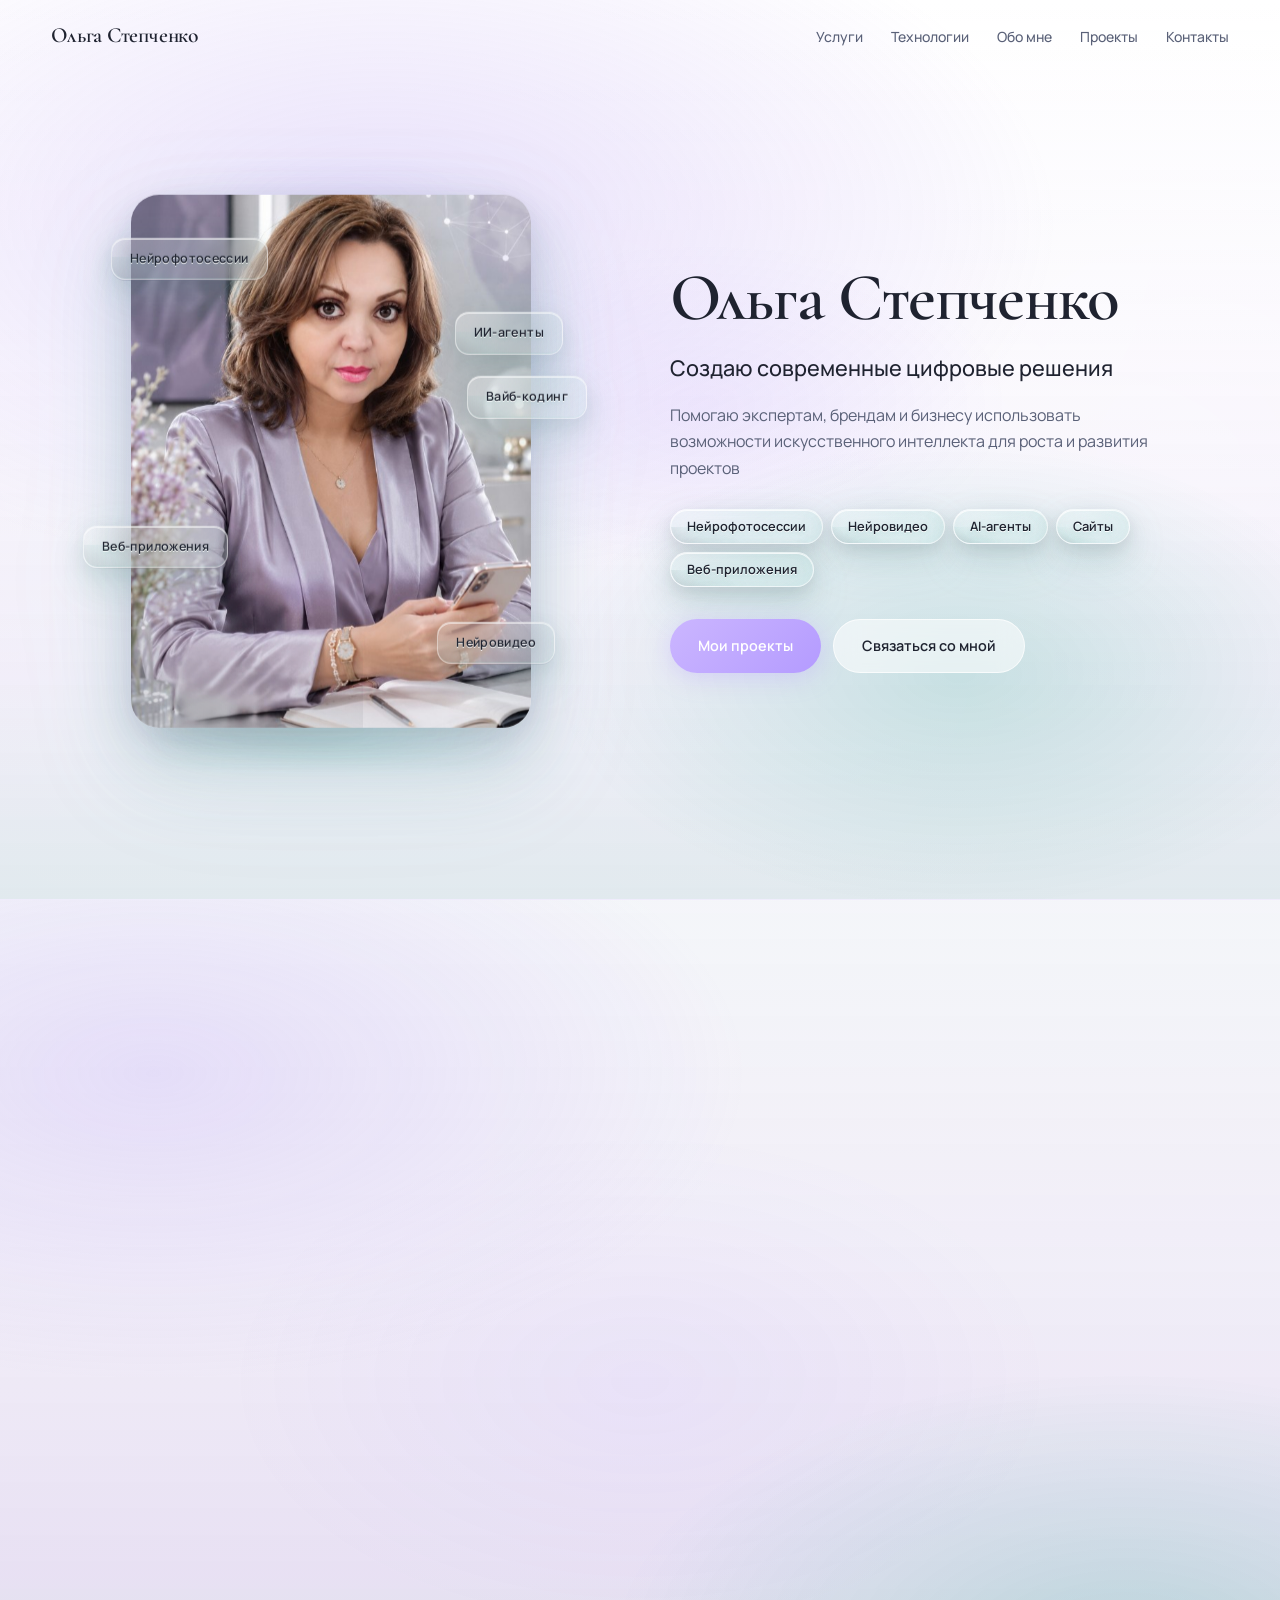
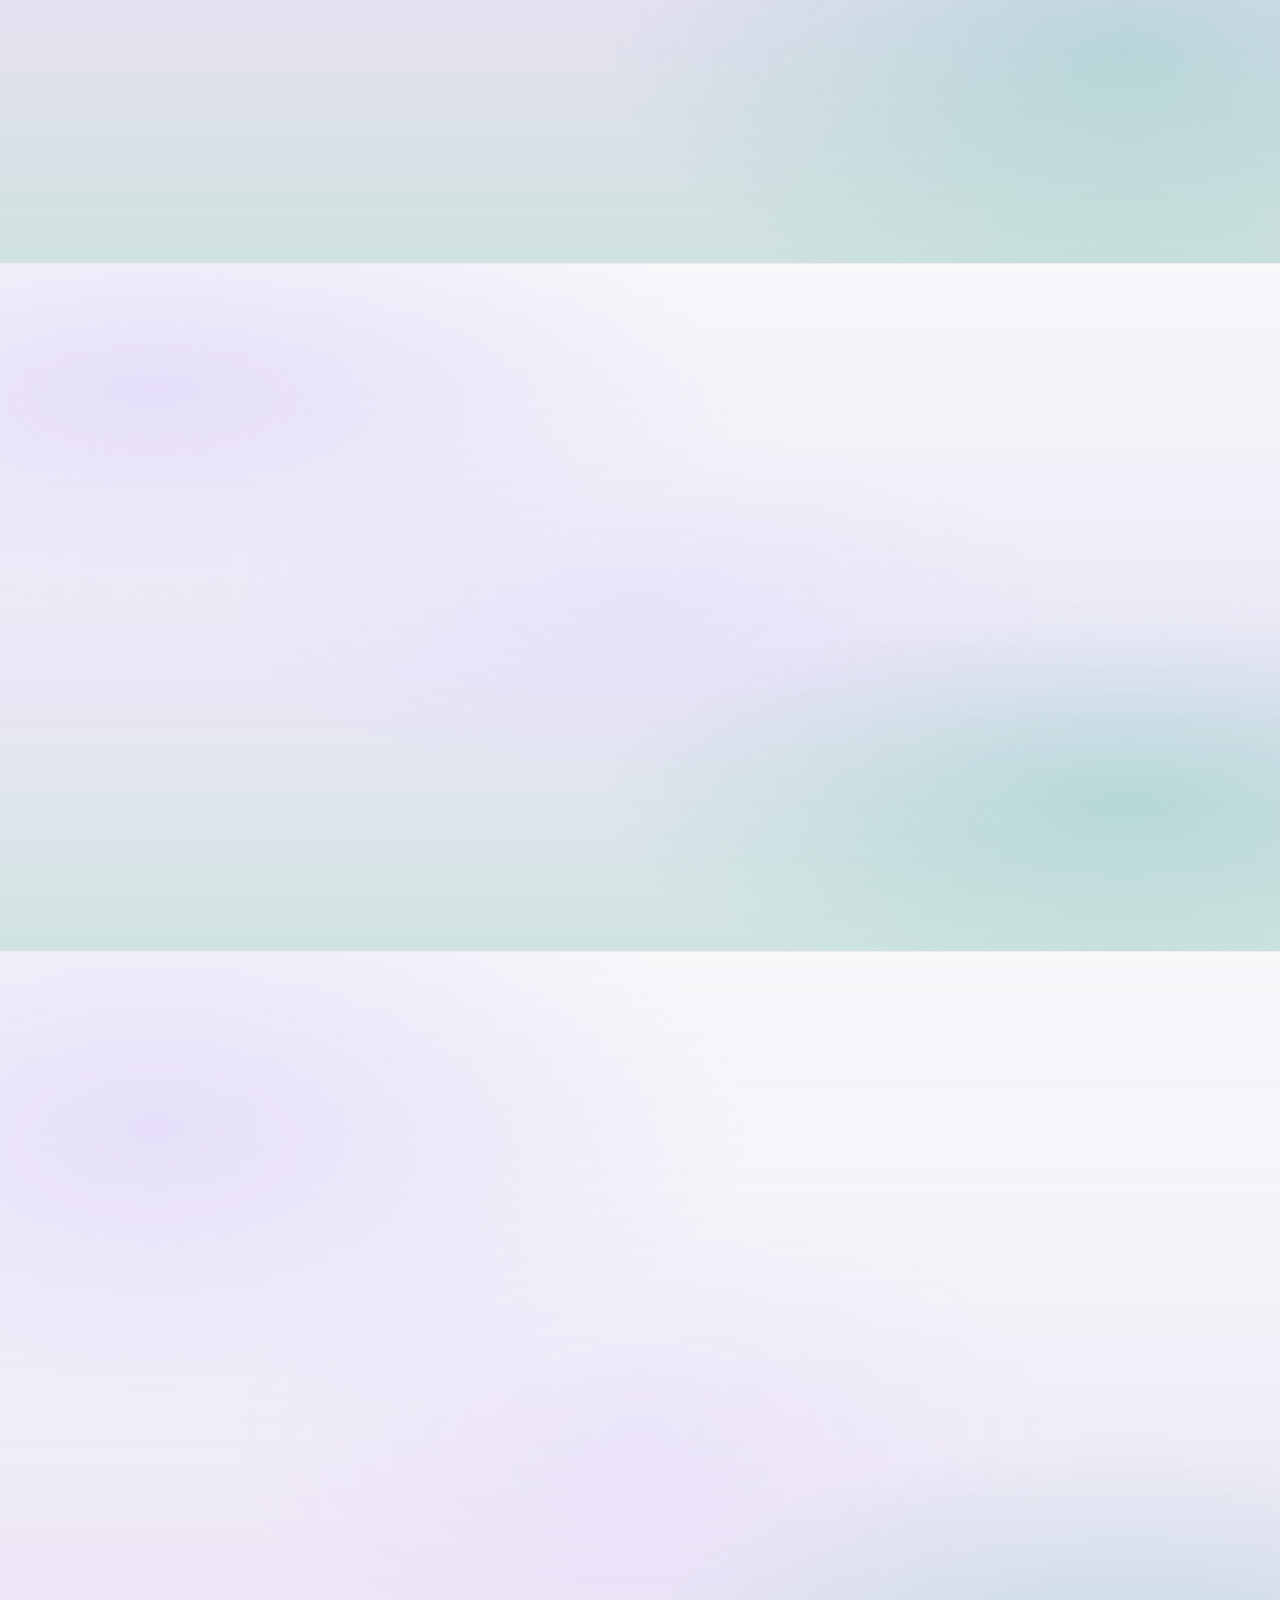
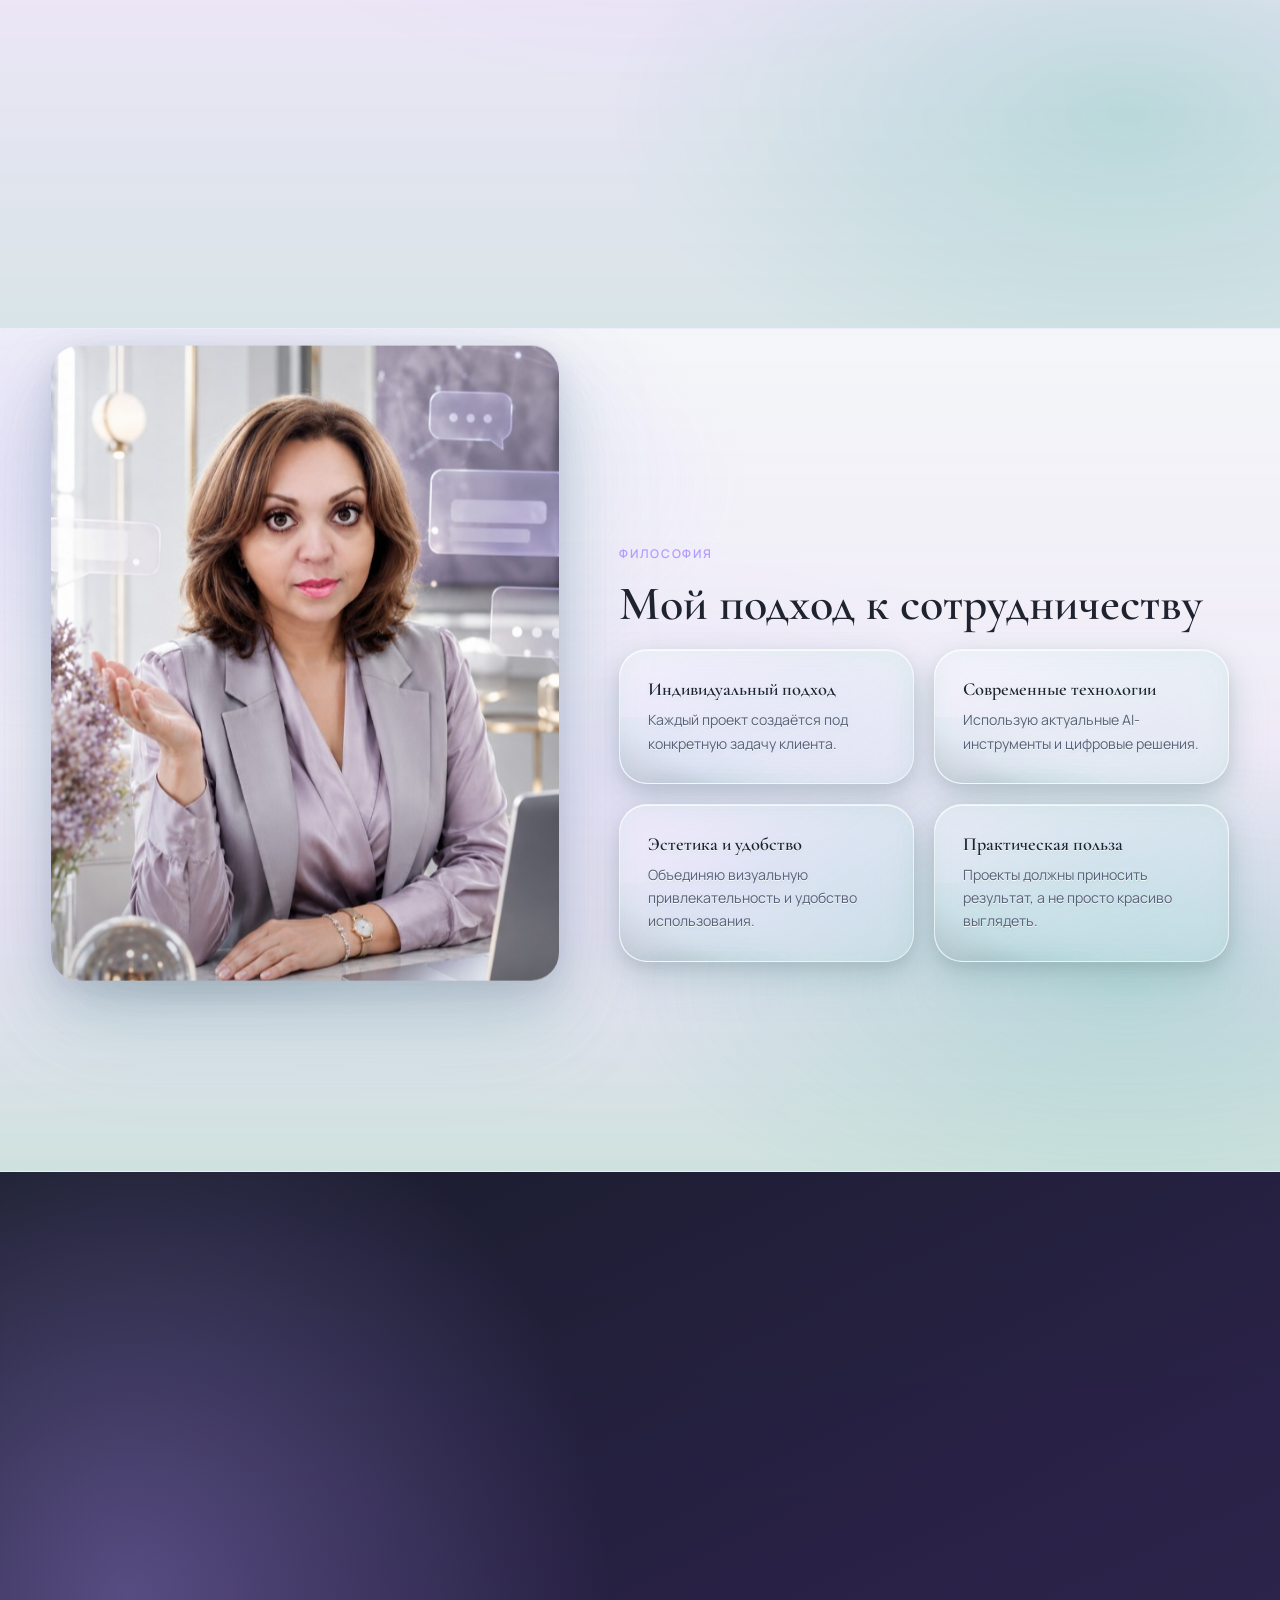
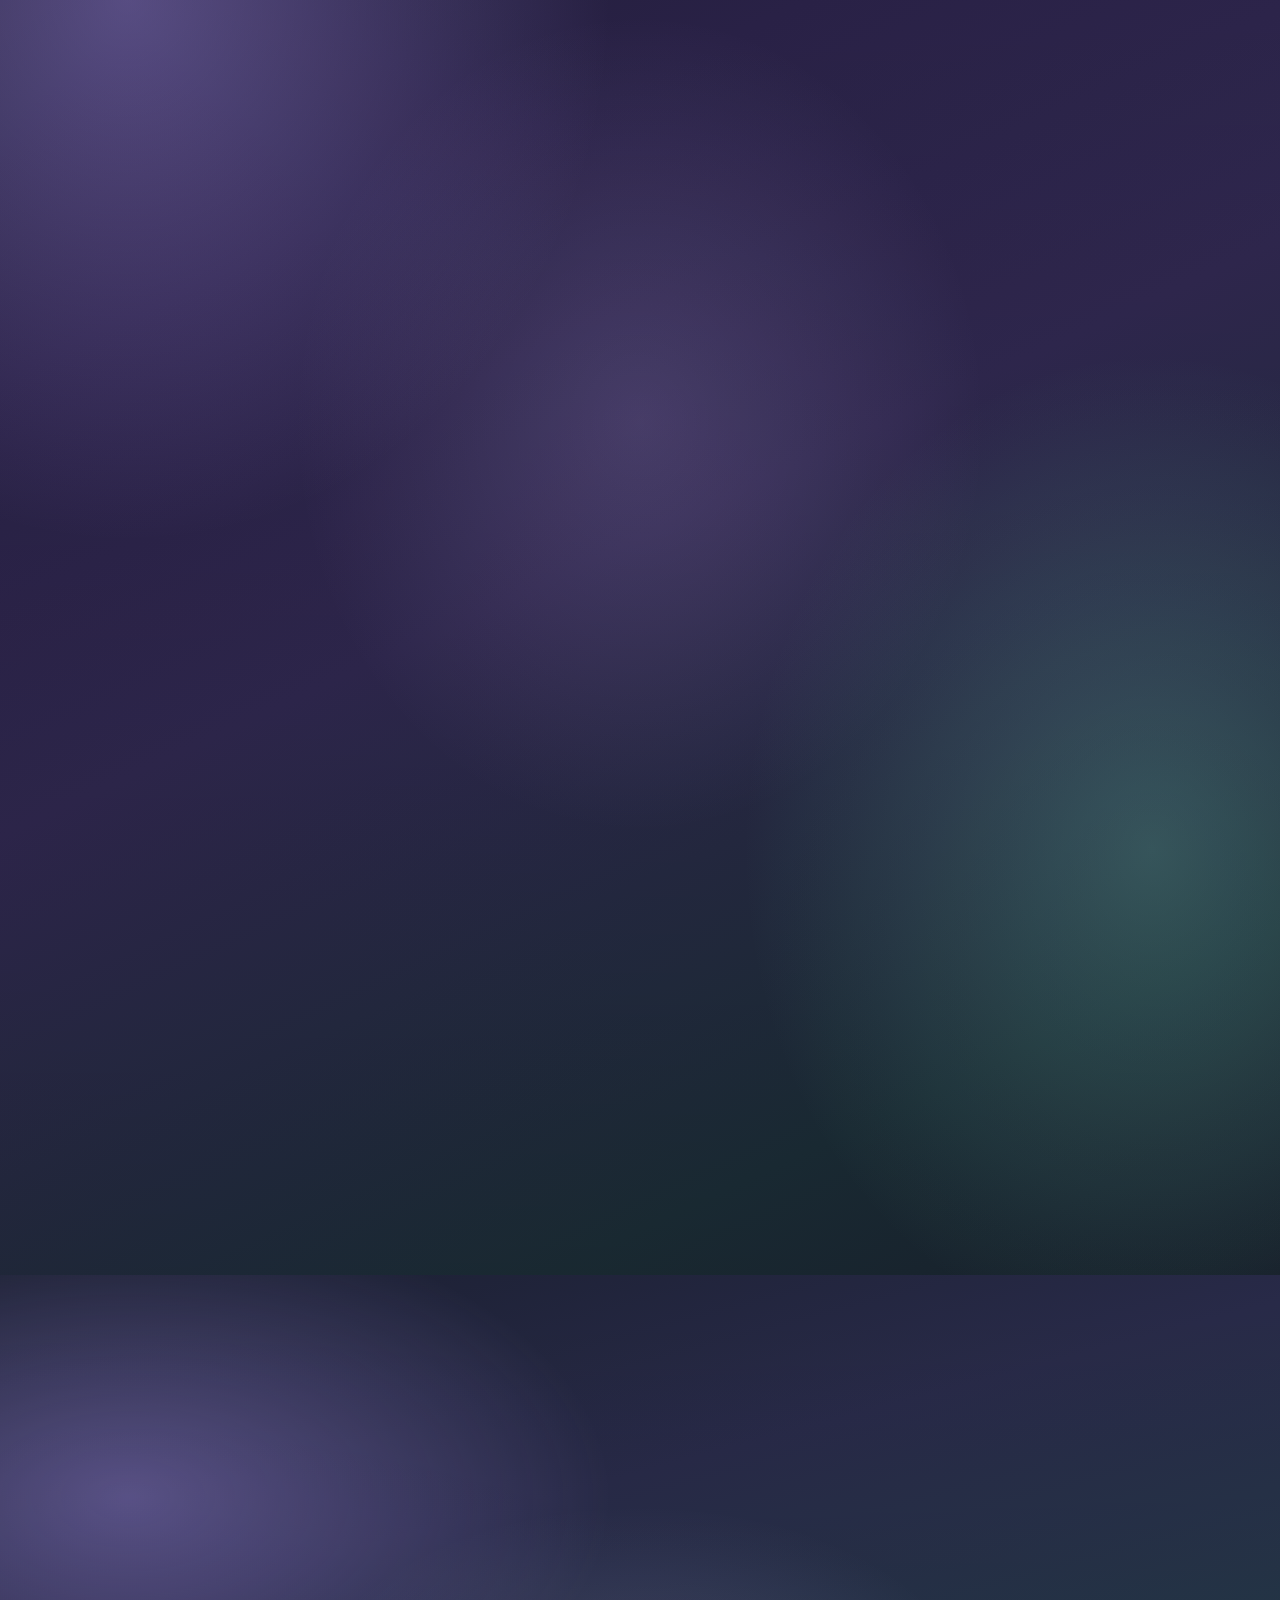
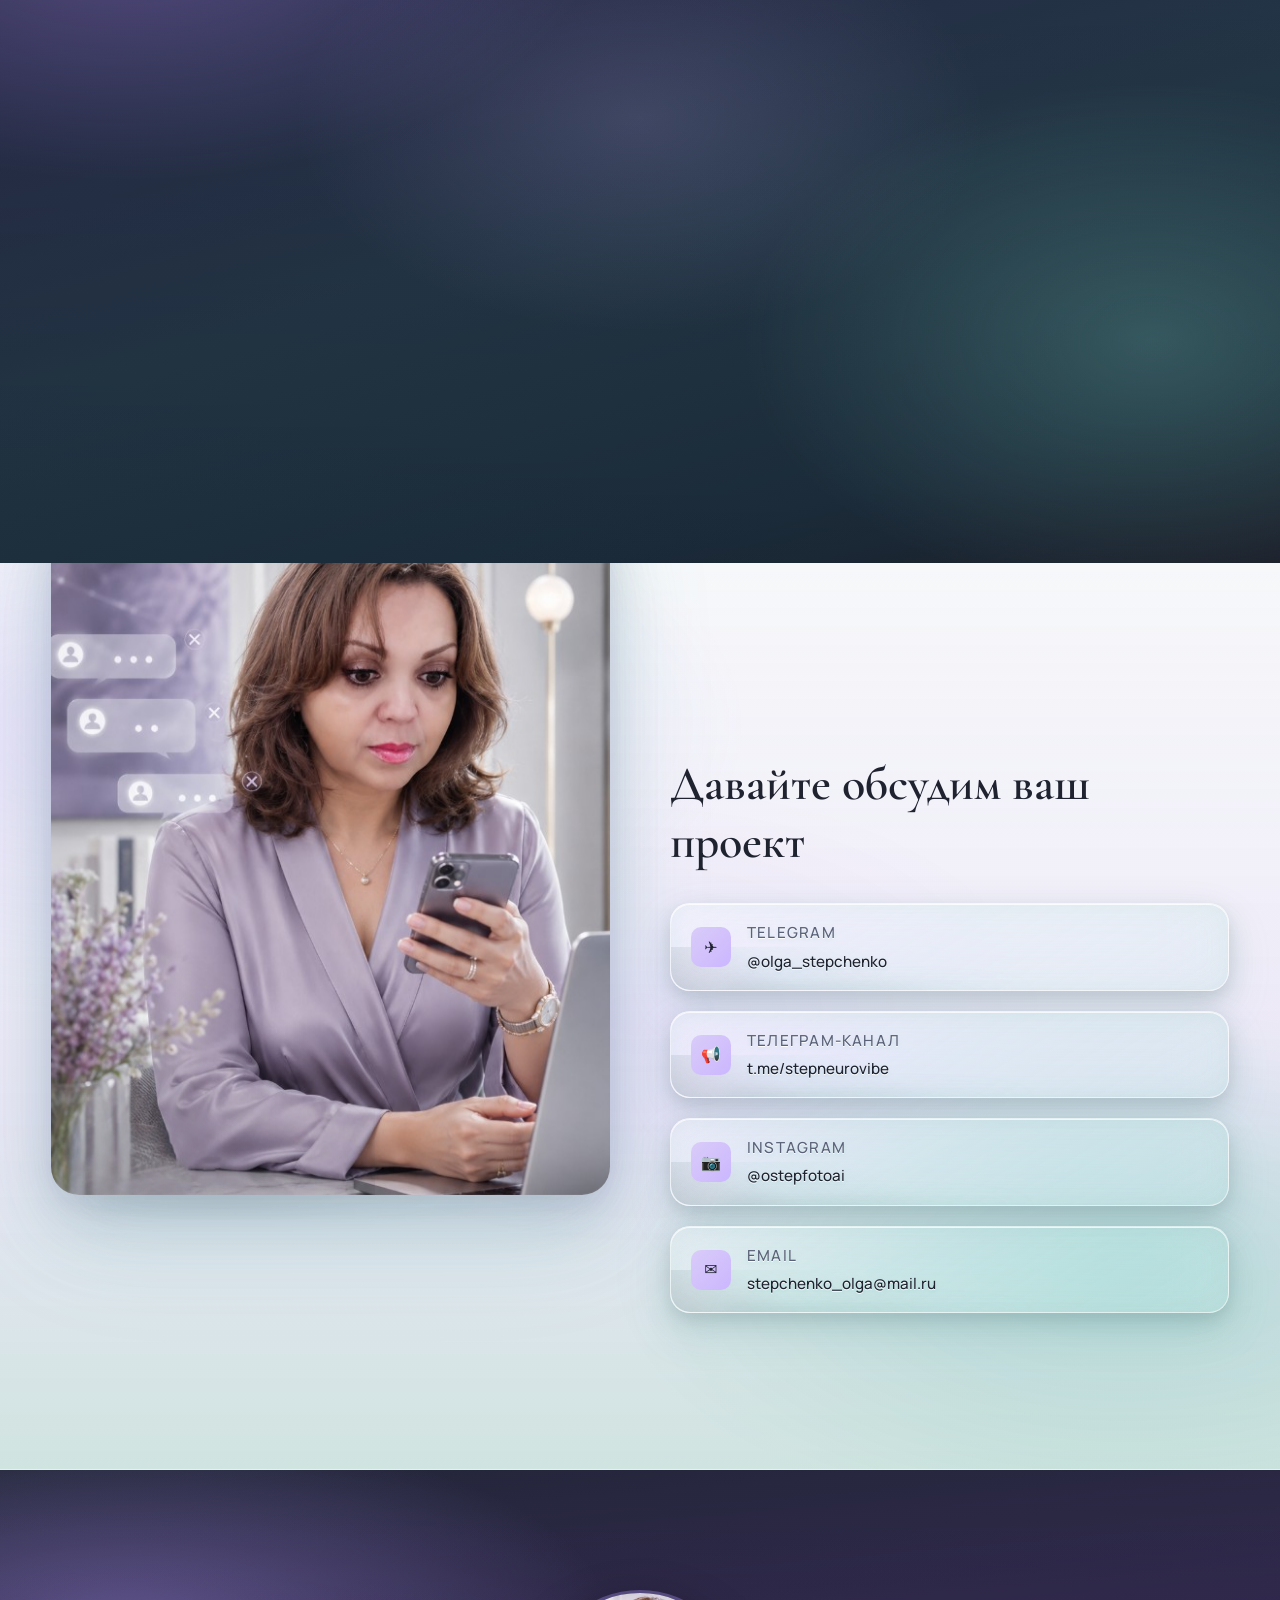
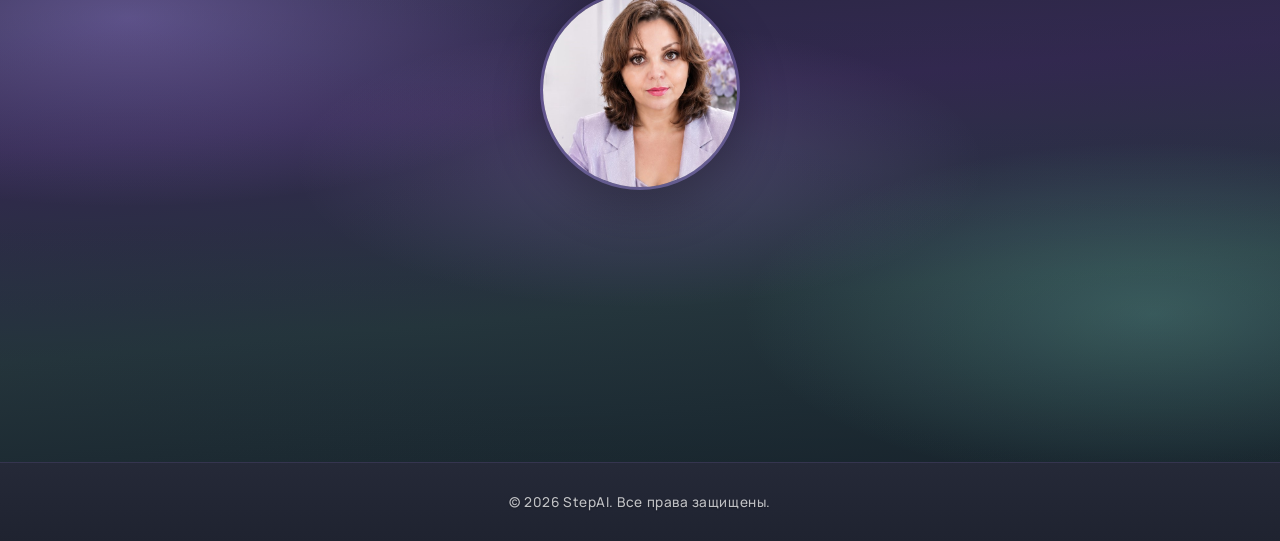
==== commit 688ca7e5: "Обновить фото PNG, SplashCursor и исправить GitHub Pages Добавлены новые изображения по блокам, .noj" ====
--- a/index.html
+++ b/index.html
@@ -19,7 +19,8 @@
       }
     })();
   </script>
-  <link rel="stylesheet" href="css/portfolio.css">
+  <link rel="stylesheet" href="css/portfolio.css" id="site-css" data-asset="css/portfolio.css">
+  <script src="js/site-assets.js"></script>
 
 </head>
 <body>
@@ -83,7 +84,7 @@
               <div class="hero__photo-glow" aria-hidden="true"></div>
               <div class="photo-lift-ground" aria-hidden="true"></div>
               <div class="photo-lift-corner" aria-hidden="true"></div>
-              <img src="images/olga-main.jpg" alt="Ольга Степченко" class="hero__photo living-photo" id="heroPhoto" width="400" height="533" style="--photo-delay: 0s">
+              <img src="images/olga-main.png" data-asset="images/olga-main.png" alt="Ольга Степченко" class="hero__photo living-photo" id="heroPhoto" width="400" height="533" style="--photo-delay: 0s">
               <div class="hero__float-desktop">
                 <div class="float-card float-card--1">Нейрофотосессии</div>
                 <div class="float-card float-card--2">ИИ-агенты</div>
@@ -114,7 +115,7 @@
             <div class="photo-lift-wrap">
               <div class="photo-lift-ground" aria-hidden="true"></div>
               <div class="photo-lift-corner" aria-hidden="true"></div>
-              <img src="images/olga-main2.jpg" alt="Ольга Степченко — цифровые решения" class="services__photo living-photo" width="480" height="600" style="--photo-delay: 0.4s">
+              <img src="images/olga-main2.png" data-asset="images/olga-main2.png" alt="Ольга Степченко — цифровые решения" class="services__photo living-photo" width="480" height="600" style="--photo-delay: 0.4s">
             </div>
           </div>
         </div>
@@ -158,7 +159,7 @@
             <div class="photo-lift-wrap">
               <div class="photo-lift-ground" aria-hidden="true"></div>
               <div class="photo-lift-corner" aria-hidden="true"></div>
-              <img src="images/olga-main3.jpg" alt="Технологии" class="tech__photo living-photo" width="300" height="400" style="--photo-delay: 0.8s">
+              <img src="images/olga-main3.png" data-asset="images/olga-main3.png" alt="Технологии" class="tech__photo living-photo" width="300" height="400" style="--photo-delay: 0.8s">
             </div>
             <span class="tech-badge tech-badge--4">HTML5</span>
           </div>
@@ -205,7 +206,7 @@
             <div class="photo-lift-wrap">
               <div class="photo-lift-ground" aria-hidden="true"></div>
               <div class="photo-lift-corner" aria-hidden="true"></div>
-              <img src="images/olga-main4.jpg" alt="Ольга Степченко" class="about__photo living-photo" width="480" height="600" style="--photo-delay: 1.2s">
+              <img src="images/olga-main4.png" data-asset="images/olga-main4.png" alt="Ольга Степченко" class="about__photo living-photo" width="480" height="600" style="--photo-delay: 1.2s">
             </div>
           </div>
         </div>
@@ -232,7 +233,7 @@
             <div class="photo-lift-wrap">
               <div class="photo-lift-ground" aria-hidden="true"></div>
               <div class="photo-lift-corner" aria-hidden="true"></div>
-              <img src="images/olga-main5.jpg" alt="Подход к сотрудничеству" class="approach__photo living-photo" width="480" height="600" style="--photo-delay: 1.6s">
+              <img src="images/olga-main5.png" data-asset="images/olga-main5.png" alt="Подход к сотрудничеству" class="approach__photo living-photo" width="480" height="600" style="--photo-delay: 1.6s">
             </div>
           </div>
         </div>
@@ -312,7 +313,7 @@
         <div class="quiz-embed__header">
           <h3>Персональная AI-диагностика</h3>
         </div>
-        <iframe src="projects/ai-quiz/quiz-olga-ai.html" title="AI-диагностика" loading="lazy"></iframe>
+        <iframe src="projects/ai-quiz/quiz-olga-ai.html" data-asset="projects/ai-quiz/quiz-olga-ai.html" title="AI-диагностика" loading="lazy"></iframe>
       </div>
     </div>
   </section>
@@ -350,7 +351,7 @@
             <div class="photo-lift-wrap">
               <div class="photo-lift-ground" aria-hidden="true"></div>
               <div class="photo-lift-corner" aria-hidden="true"></div>
-              <img src="images/olga-main_kontakt.jpg" alt="Связаться с Ольгой Степченко" class="contacts__photo living-photo" width="480" height="600" style="--photo-delay: 2s">
+              <img src="images/olga-main_kontakt.png" data-asset="images/olga-main_kontakt.png" alt="Связаться с Ольгой Степченко" class="contacts__photo living-photo" width="480" height="600" style="--photo-delay: 2s">
             </div>
           </div>
         </div>
@@ -395,7 +396,7 @@
   <!-- ФИНАЛ -->
   <section class="section section--dark final" id="final">
     <div class="container">
-      <img src="images/olga-main_itog.jpg" alt="Ольга Степченко" class="final__photo fade-up" width="200" height="200">
+      <img src="images/olga-main_itog.png" data-asset="images/olga-main_itog.png" alt="Ольга Степченко" class="final__photo fade-up" width="200" height="200">
       <h2 class="final__title fade-up" data-delay="1">Спасибо за ваш интерес!</h2>
       <p class="final__text fade-up" data-delay="2">Буду рада сотрудничеству, новым проектам и интересным задачам!)</p>
     </div>
@@ -534,5 +535,23 @@
       });
     })();
   </script>
+  <script src="js/splash-cursor.js" data-asset="js/splash-cursor.js"></script>
+  <script>
+    (function () {
+      if (window.StepAISplashCursor) {
+        window.StepAISplashCursor.mount({
+          SIM_RESOLUTION: 128,
+          DYE_RESOLUTION: 1440,
+          DENSITY_DISSIPATION: 3.5,
+          VELOCITY_DISSIPATION: 2,
+          PRESSURE: 0.1,
+          CURL: 3,
+          SPLAT_RADIUS: 0.2,
+          SPLAT_FORCE: 6000,
+          COLOR_UPDATE_SPEED: 10
+        });
+      }
+    })();
+  </script>
 </body>
 </html>
--- a/css/portfolio.css
+++ b/css/portfolio.css
@@ -1674,3 +1674,22 @@
 
       .testimonial-card__quote { font-size: 0.88rem; }
     }
+
+    /* SplashCursor — fluid trail behind content */
+    .splash-cursor {
+      position: fixed;
+      inset: 0;
+      z-index: 3;
+      pointer-events: none;
+      overflow: hidden;
+    }
+
+    .splash-cursor canvas {
+      display: block;
+      width: 100vw;
+      height: 100vh;
+    }
+
+    @media (prefers-reduced-motion: reduce) {
+      .splash-cursor { display: none; }
+    }
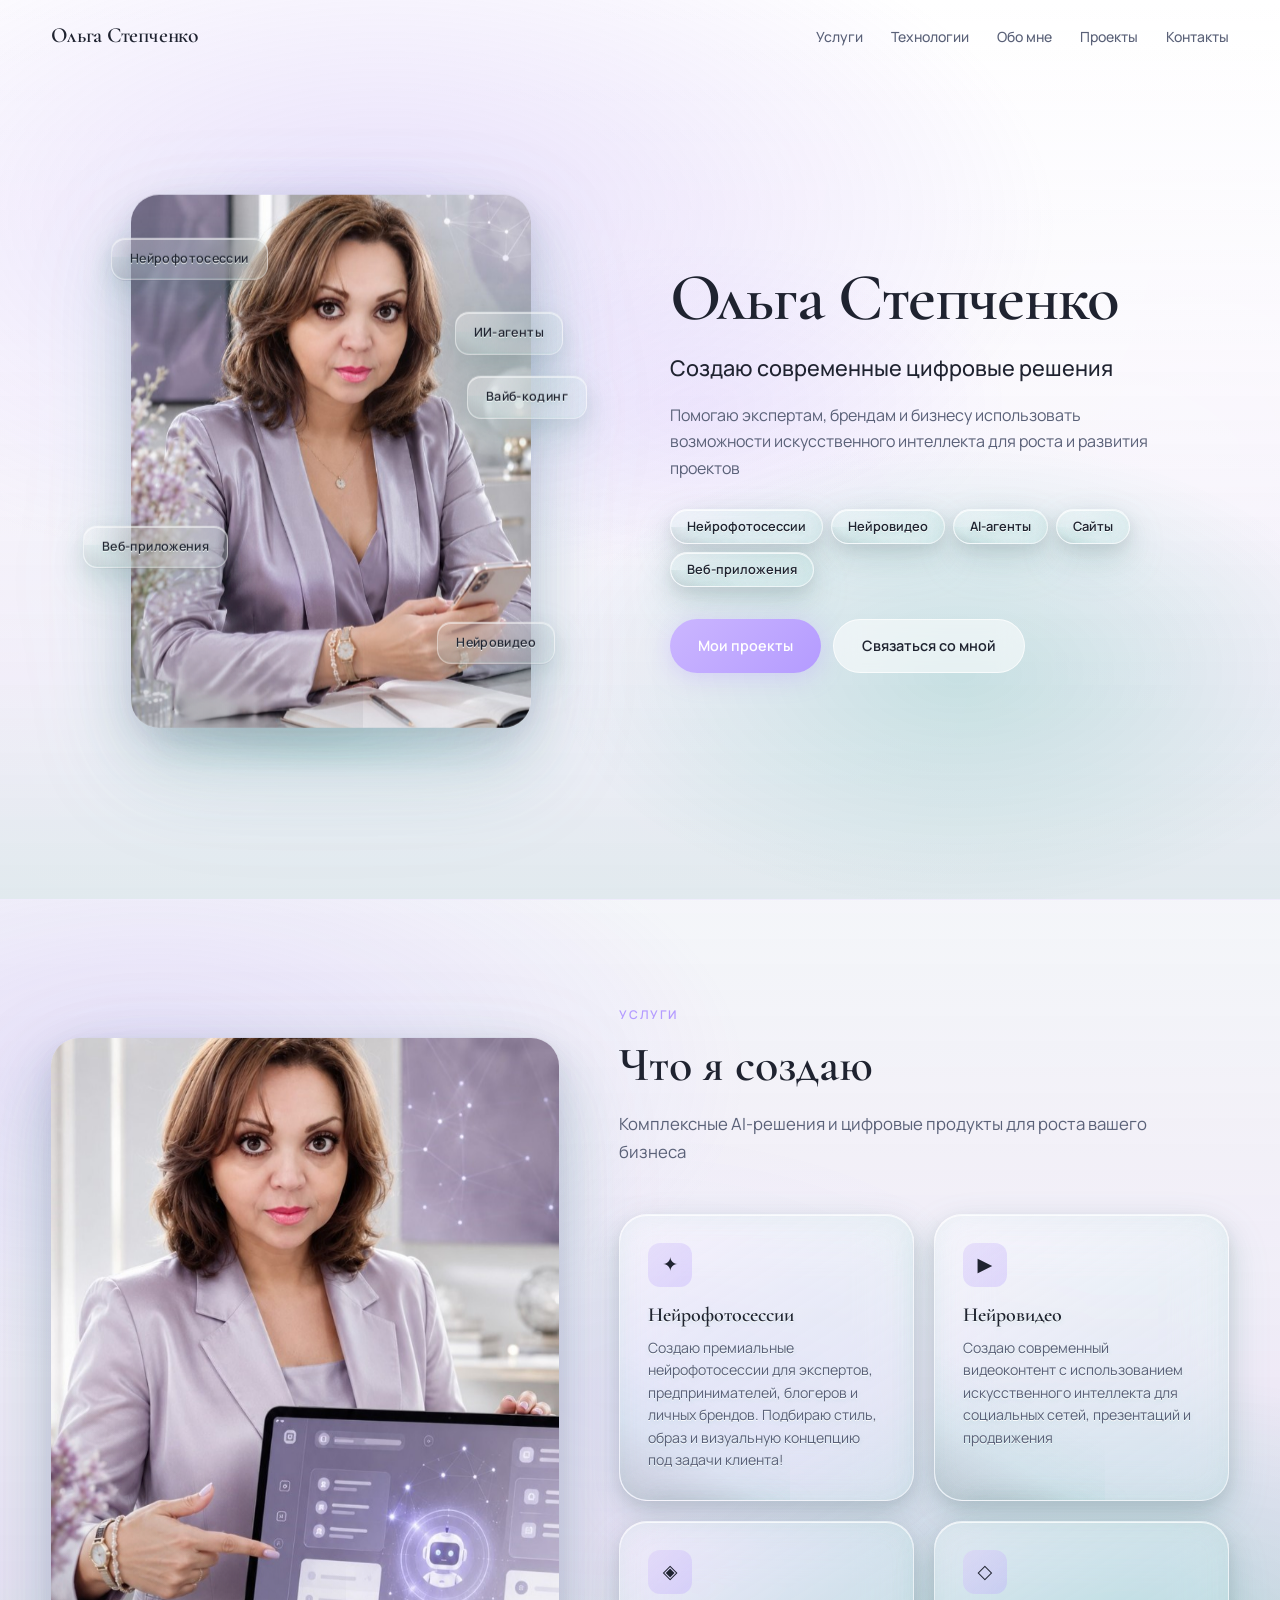
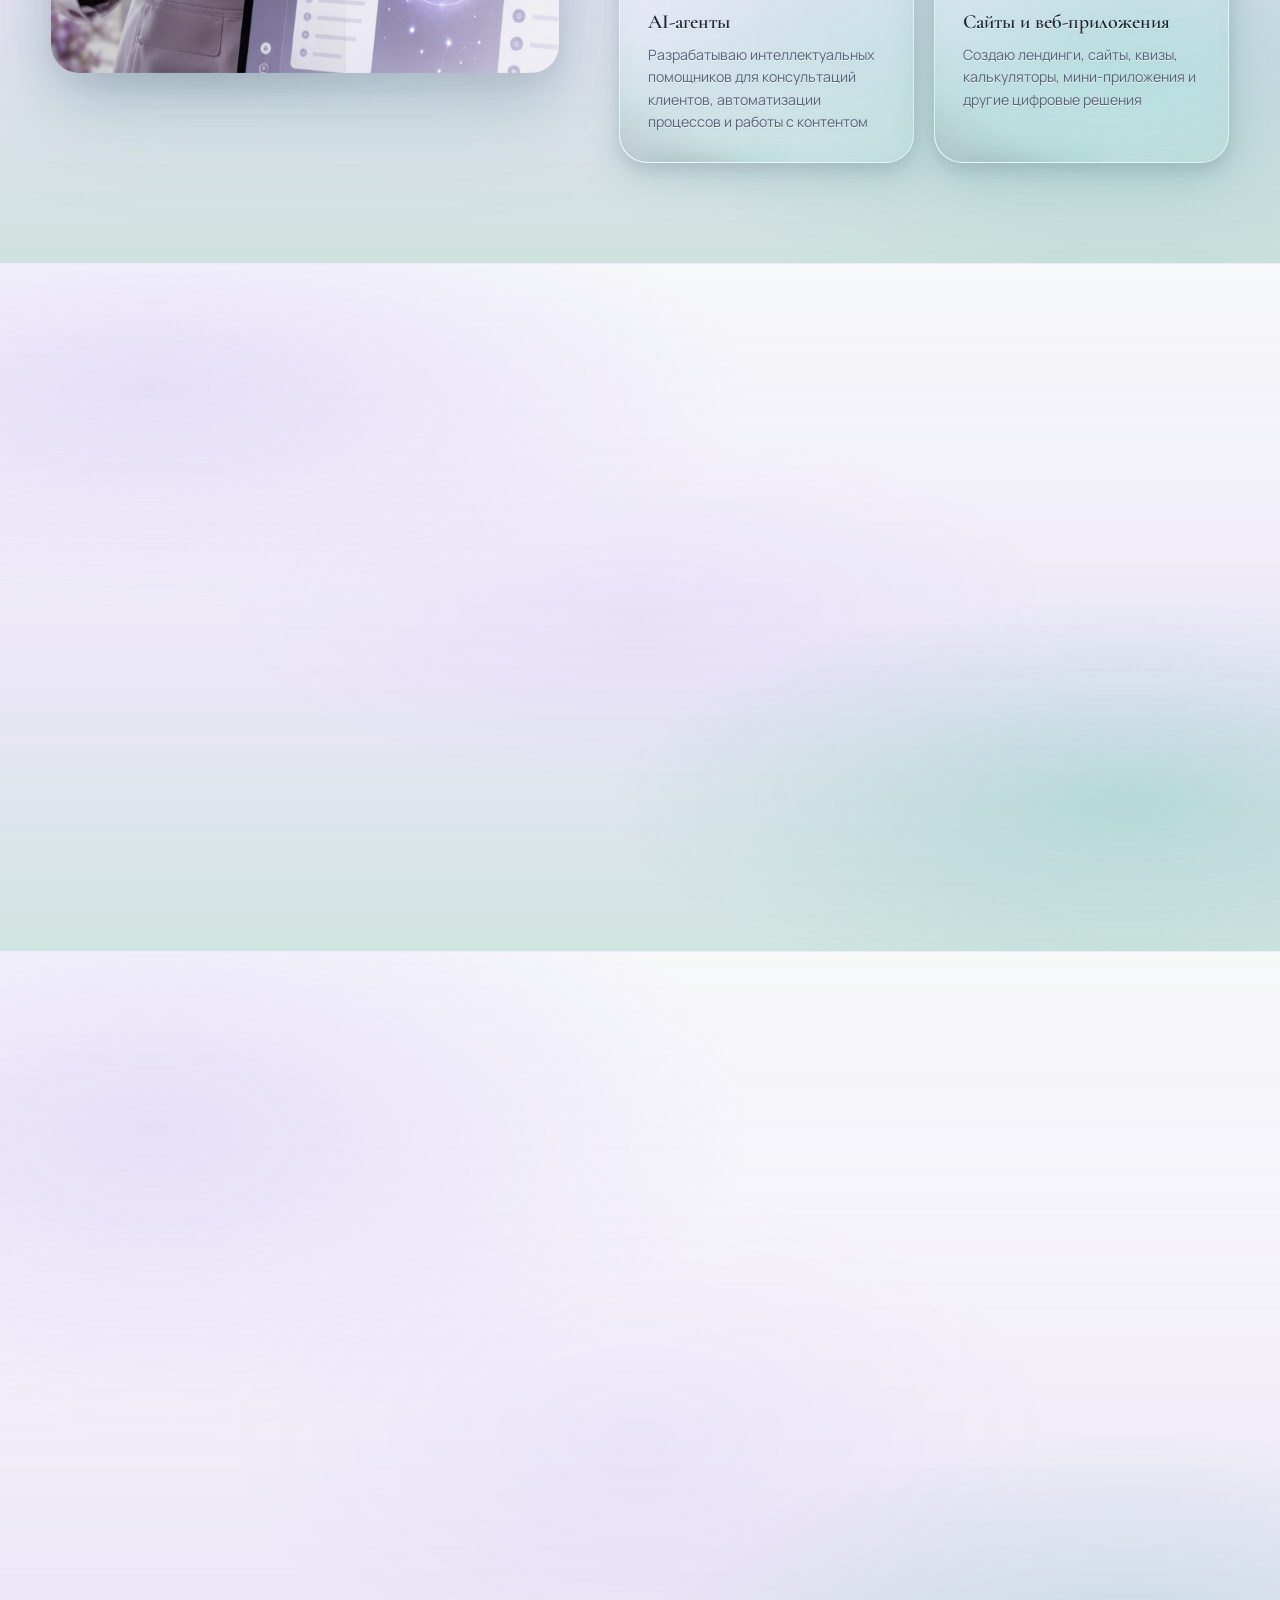
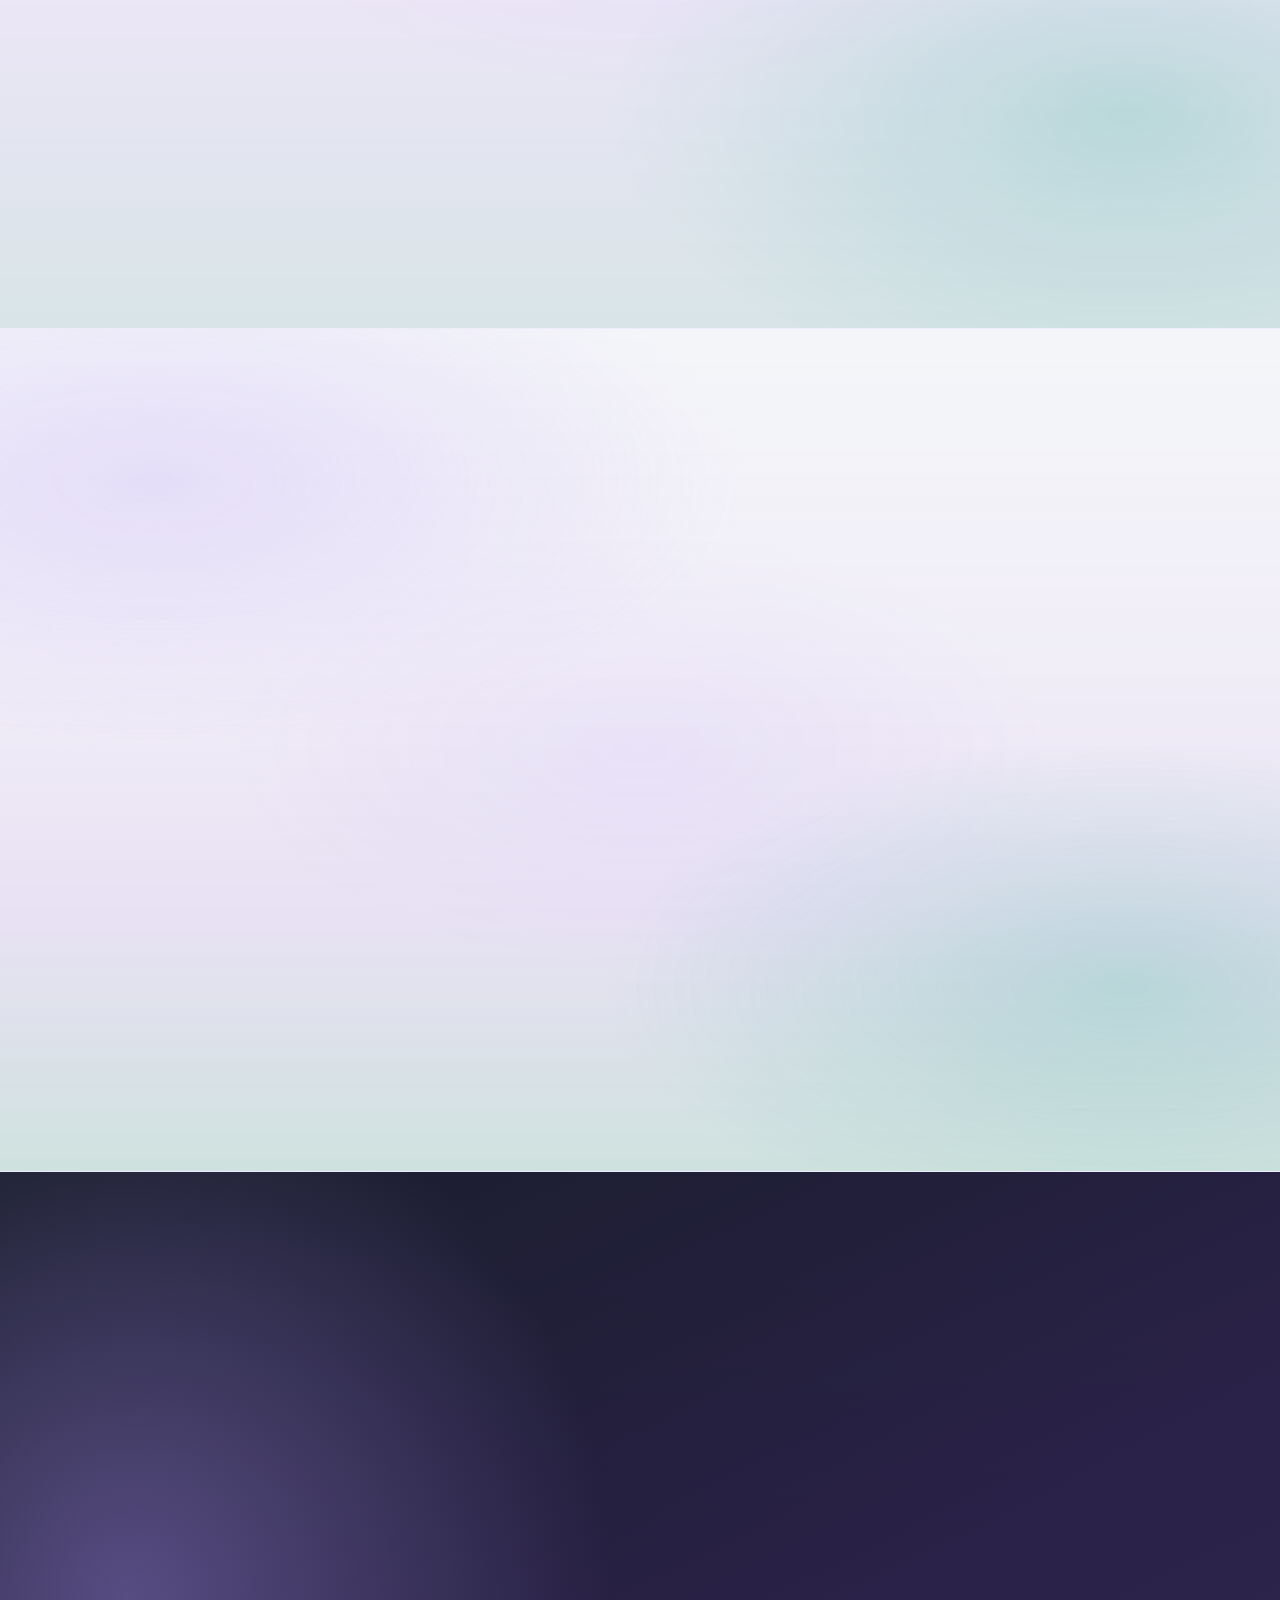
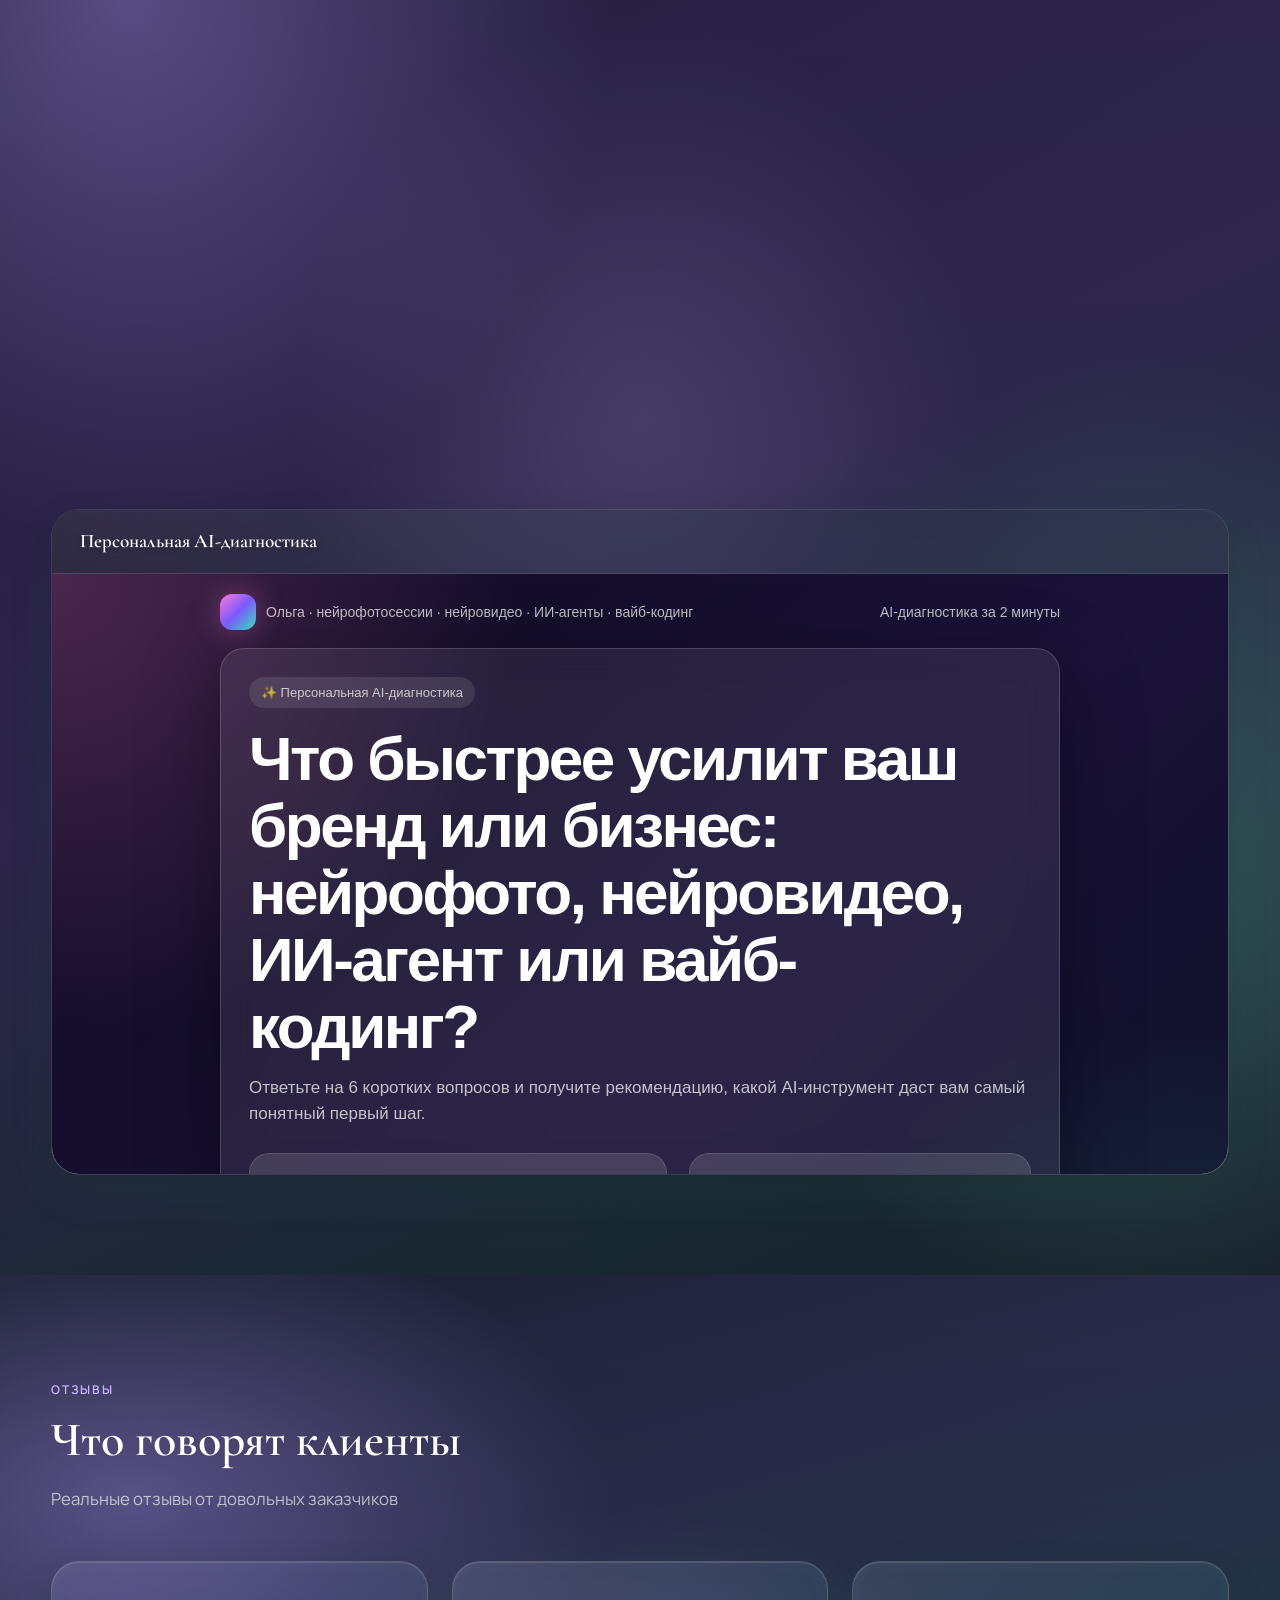
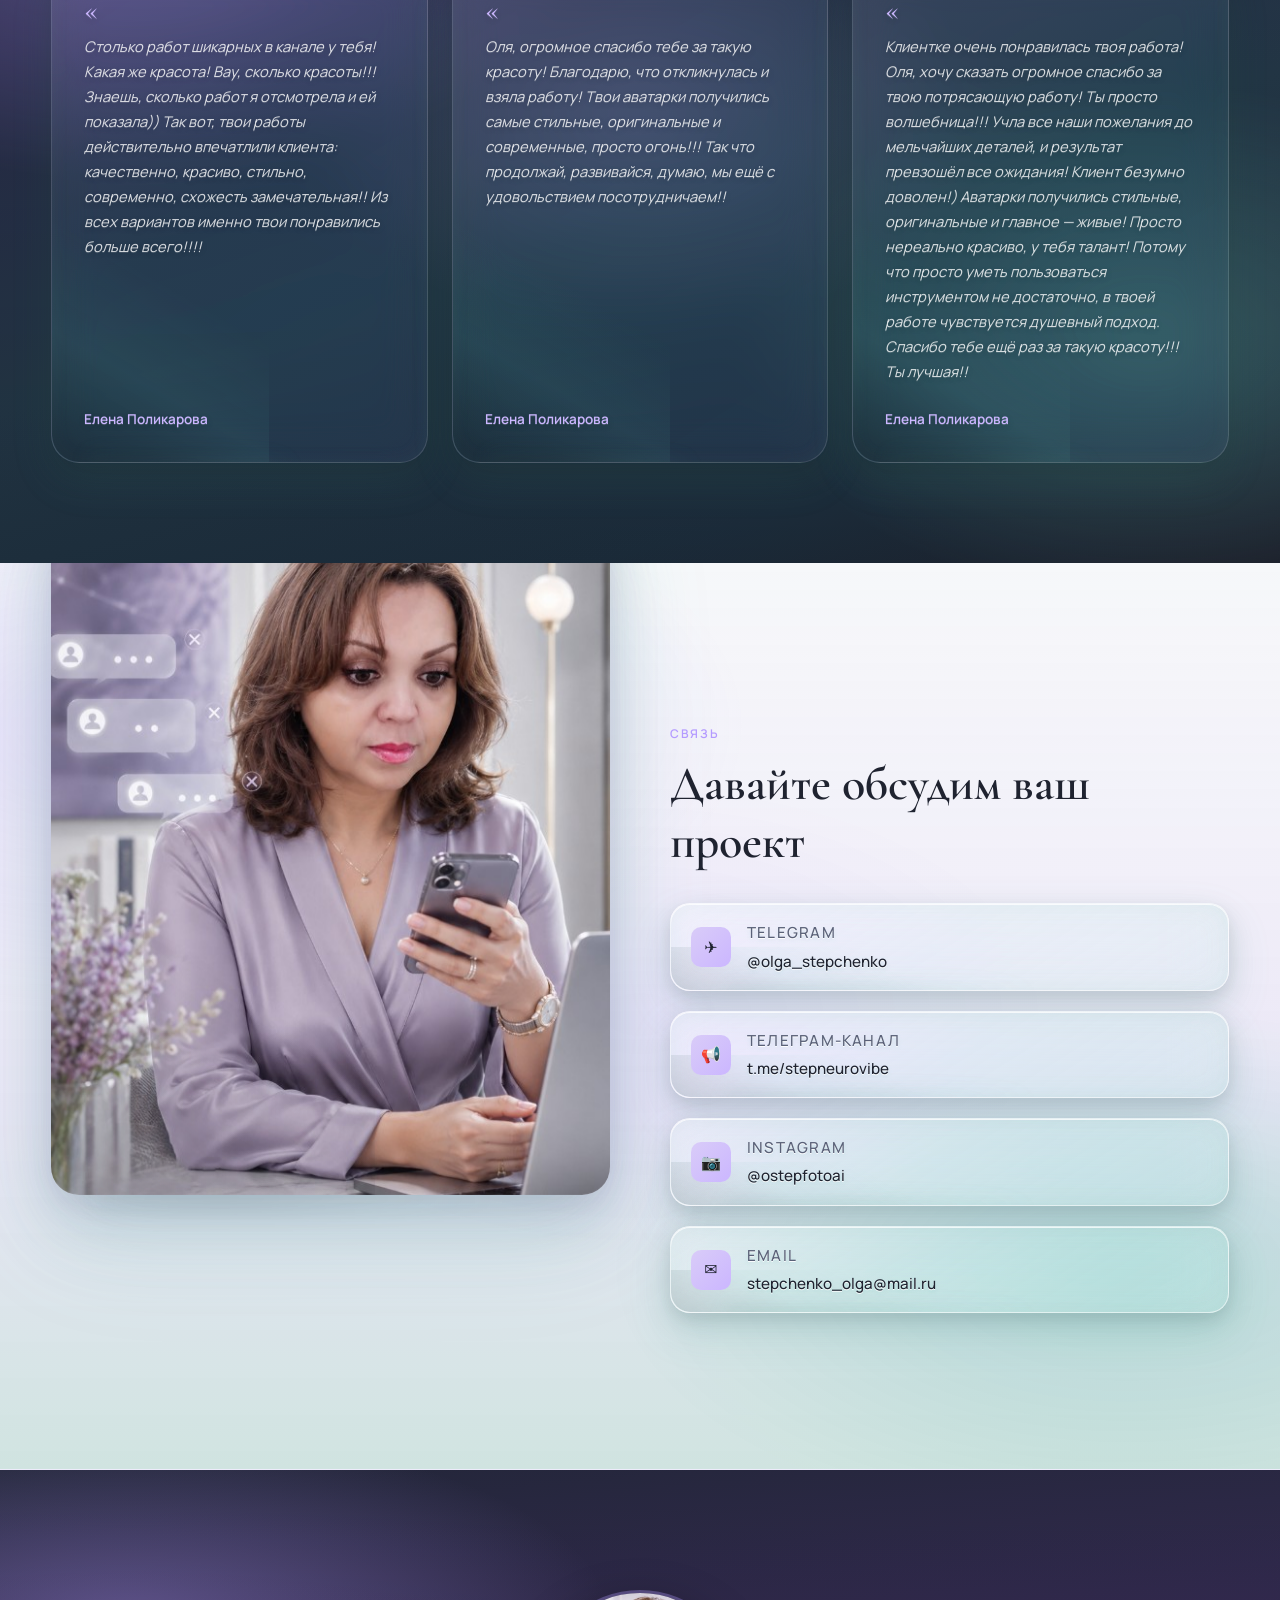
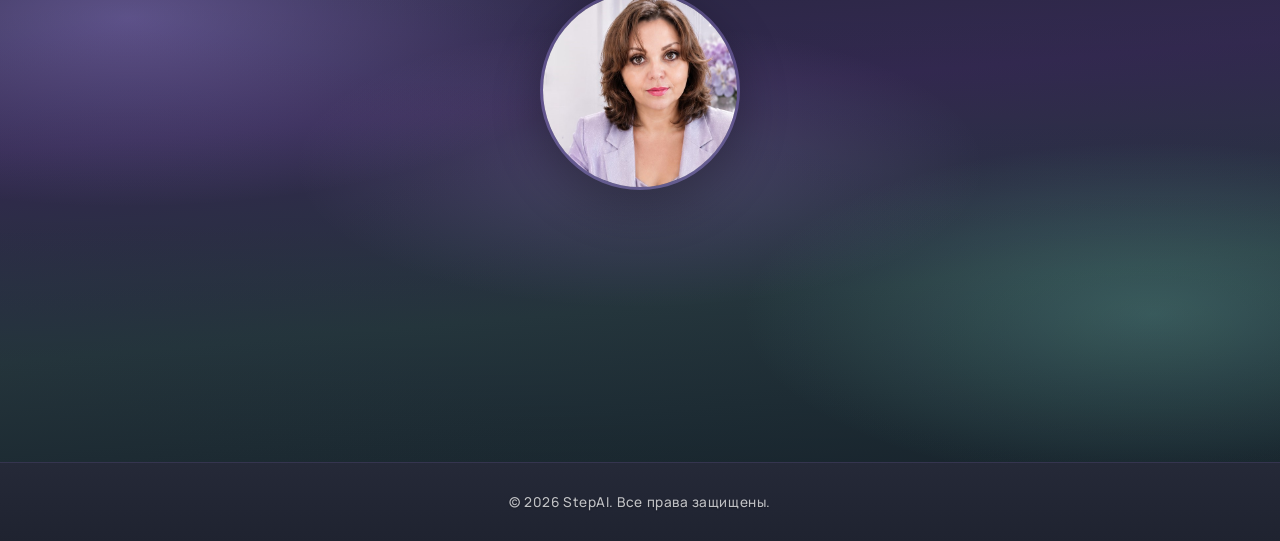
==== commit 37d825db: "Исправить SplashCursor: ошибка RAINBOW_MODE и видимость эффекта Co-authored-by: Cursor <cursoragent@" ====
--- a/index.html
+++ b/index.html
@@ -535,10 +535,11 @@
       });
     })();
   </script>
-  <script src="js/splash-cursor.js" data-asset="js/splash-cursor.js"></script>
+  <script src="js/splash-cursor.js"></script>
   <script>
     (function () {
-      if (window.StepAISplashCursor) {
+      function startSplash() {
+        if (!window.StepAISplashCursor) return;
         window.StepAISplashCursor.mount({
           SIM_RESOLUTION: 128,
           DYE_RESOLUTION: 1440,
@@ -546,10 +547,16 @@
           VELOCITY_DISSIPATION: 2,
           PRESSURE: 0.1,
           CURL: 3,
-          SPLAT_RADIUS: 0.2,
+          SPLAT_RADIUS: 0.25,
           SPLAT_FORCE: 6000,
-          COLOR_UPDATE_SPEED: 10
-        });
+          COLOR_UPDATE_SPEED: 10,
+          RAINBOW_MODE: true
+        });
+      }
+      if (document.readyState === 'loading') {
+        document.addEventListener('DOMContentLoaded', startSplash);
+      } else {
+        startSplash();
       }
     })();
   </script>
--- a/css/portfolio.css
+++ b/css/portfolio.css
@@ -1675,13 +1675,14 @@
       .testimonial-card__quote { font-size: 0.88rem; }
     }
 
-    /* SplashCursor — fluid trail behind content */
+    /* SplashCursor — fluid trail over background, under nav */
     .splash-cursor {
       position: fixed;
       inset: 0;
-      z-index: 3;
+      z-index: 50;
       pointer-events: none;
       overflow: hidden;
+      mix-blend-mode: screen;
     }
 
     .splash-cursor canvas {
